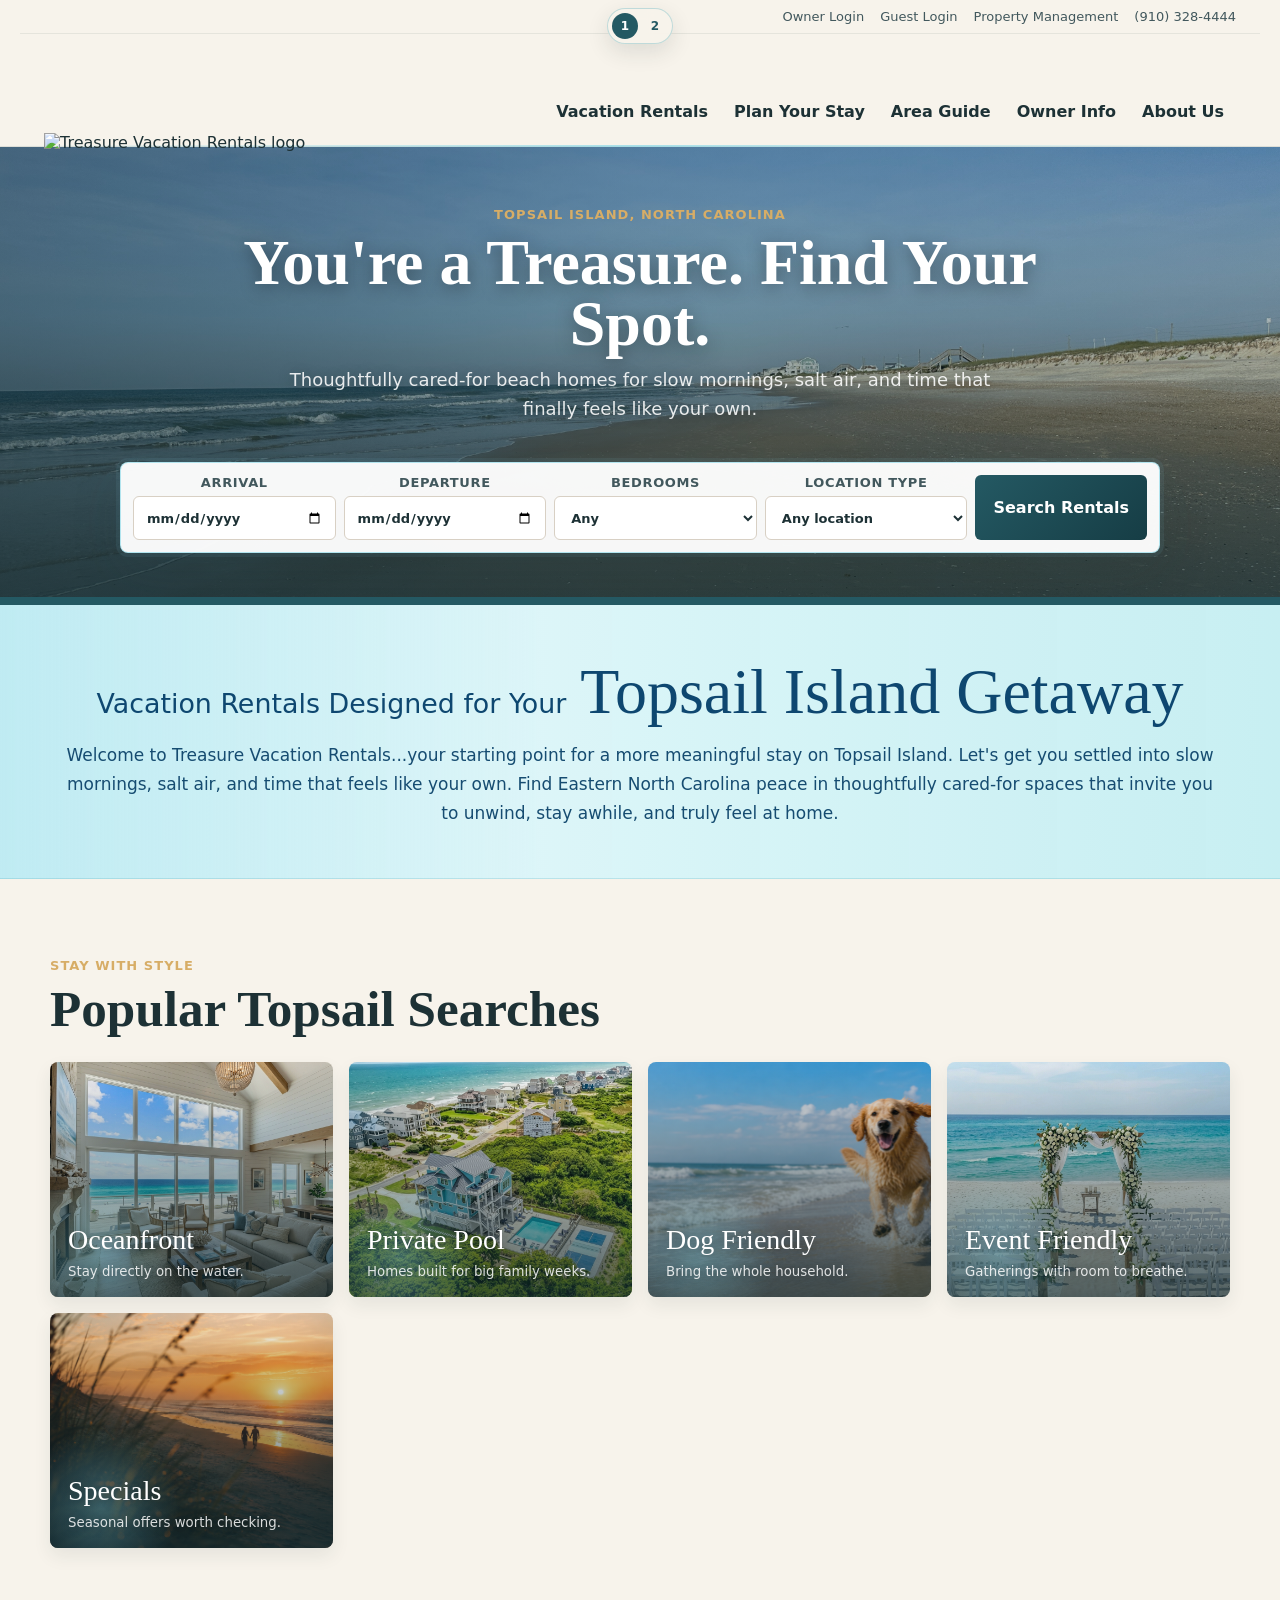
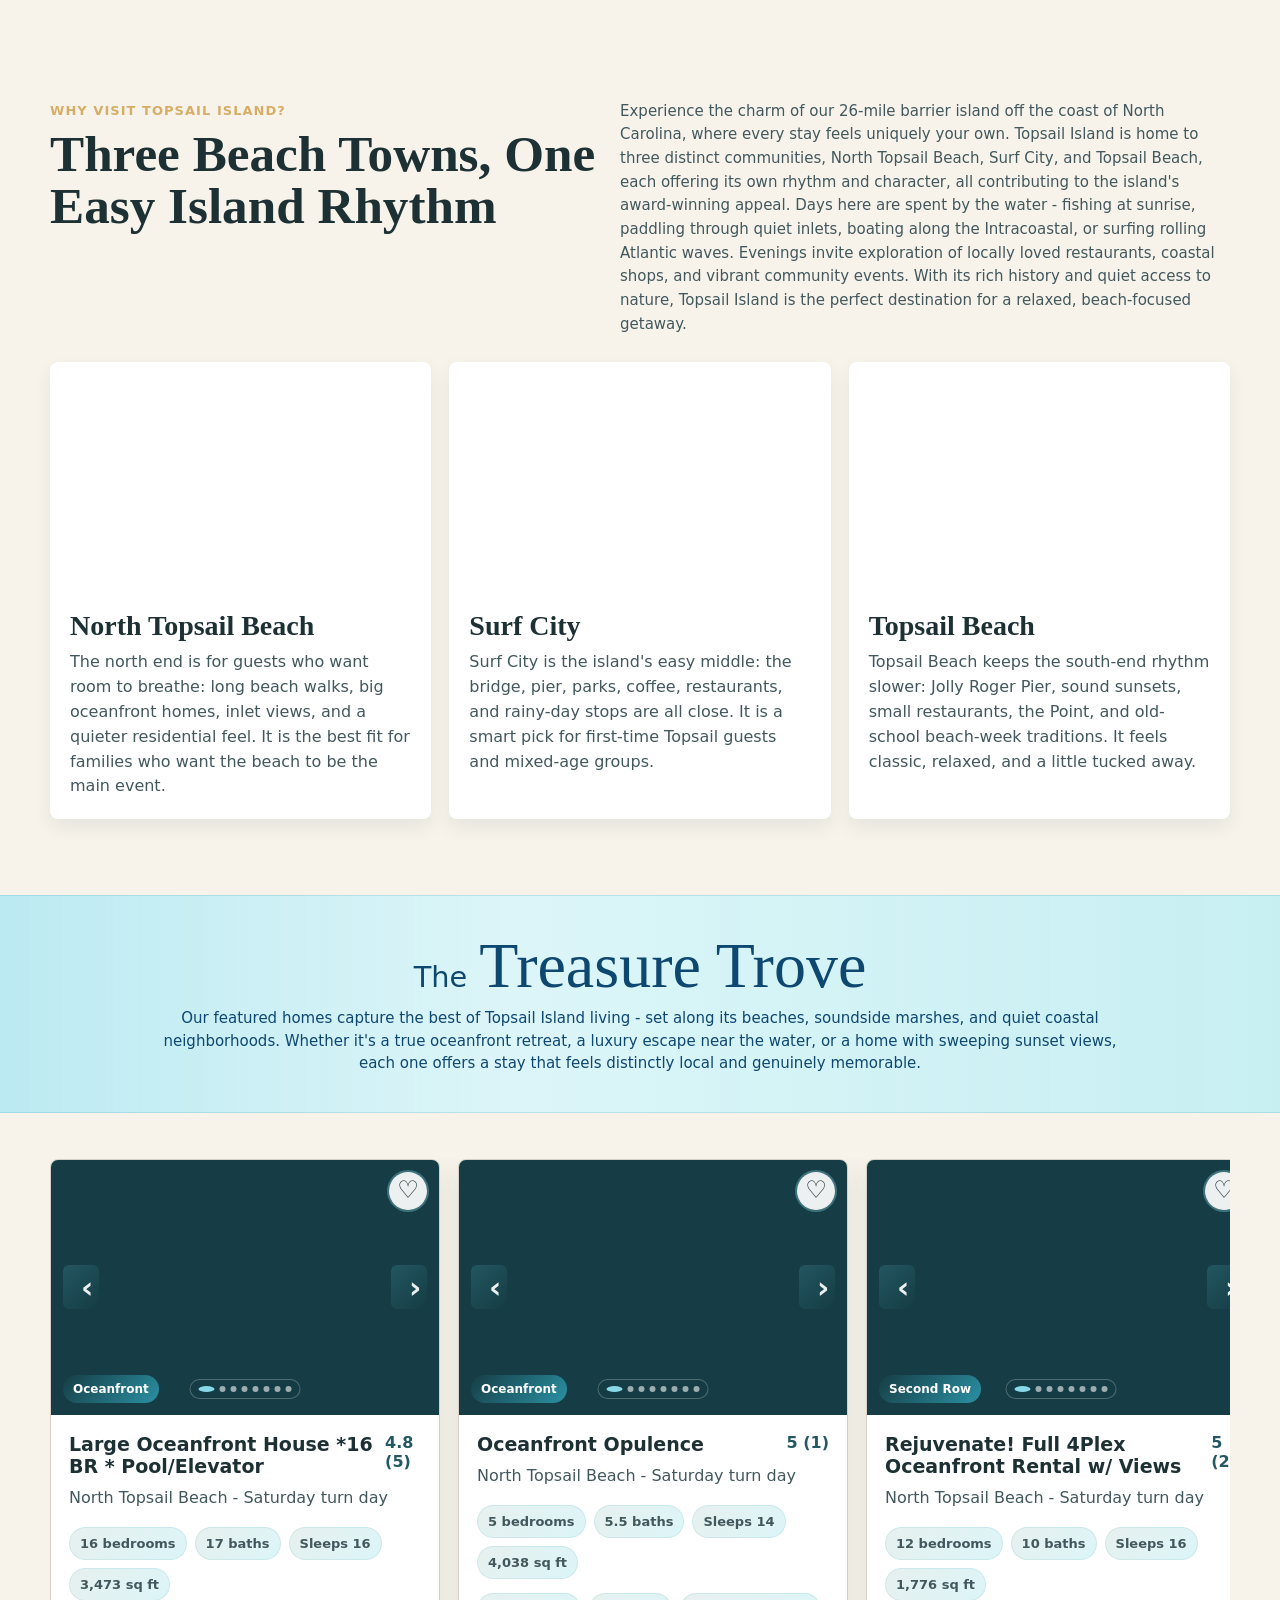
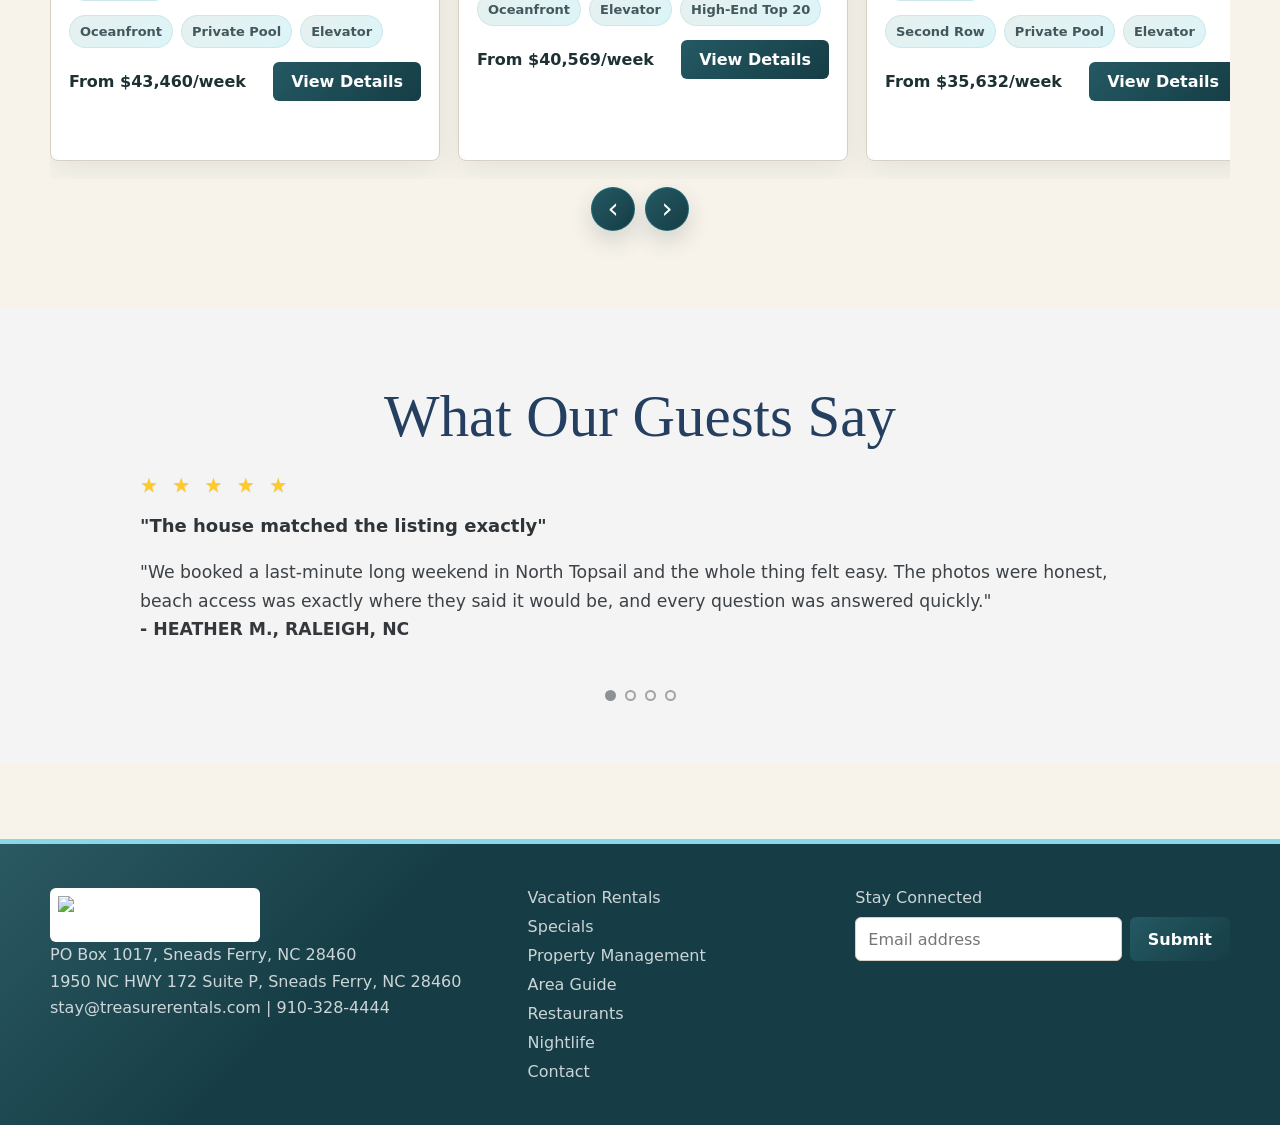
==== index.html @ 3fdbfe13 "Use separate team hero image" ====
<!doctype html>
<html lang="en">
  <head>
    <meta charset="utf-8">
    <meta name="viewport" content="width=device-width, initial-scale=1">
    <title>Treasure Vacation Rentals Vision Mockup</title>
    <meta name="description" content="Internal vision mockup for a Treasure Vacation Rentals website direction.">
    <meta name="robots" content="noindex, nofollow, noarchive, nosnippet, noimageindex">
    <link rel="preconnect" href="https://images.unsplash.com">
    <link rel="preconnect" href="https://treasurevacprd.wpenginepowered.com">
    <link rel="stylesheet" href="https://unpkg.com/maplibre-gl@4.7.1/dist/maplibre-gl.css">
    <link rel="stylesheet" href="./styles.css?v=20260526-team-hero">
  </head>
  <body>
    <div class="demo-home-toggle" aria-label="Homepage demo version">
      <button type="button" data-home-version="home-video" aria-label="Show video homepage">1</button>
      <button type="button" data-home-version="home" aria-label="Show image homepage">2</button>
    </div>
    <header class="site-header">
      <div class="utility-bar">
        <nav aria-label="Account links">
          <a href="#content" data-view-link="content" data-page="owner-portal">Owner Login</a>
          <a href="#content" data-view-link="content" data-page="guest-portal">Guest Login</a>
          <a href="#management" data-view-link="management">Property Management</a>
          <a href="tel:9103284444">(910) 328-4444</a>
        </nav>
      </div>
      <div class="main-nav">
        <a class="brand" href="#home-video" data-view-link="home-video" aria-label="Treasure Vacation Rentals home">
          <img data-logo alt="Treasure Vacation Rentals logo">
        </a>
        <button class="menu-button" type="button" aria-label="Toggle navigation" data-menu-toggle aria-expanded="false" aria-controls="primary-navigation">Menu</button>
        <nav id="primary-navigation" class="nav-links" aria-label="Primary navigation" data-primary-nav></nav>
      </div>
    </header>

    <main>
      <section id="home" class="view active" data-view="home">
        <section class="hero" aria-label="Topsail Island hero">
          <div class="hero-slides" data-hero-slides></div>
          <div class="hero-overlay"></div>
          <div class="hero-content">
            <div class="eyebrow">Topsail Island, North Carolina</div>
            <h1>You're a Treasure. Find Your Spot.</h1>
            <p>Thoughtfully cared-for beach homes for slow mornings, salt air, and time that finally feels like your own.</p>
            <form class="booking-search compact-search" data-search-form>
              <label>
                <span>Arrival</span>
                <input type="date" name="arrival">
              </label>
              <label>
                <span>Departure</span>
                <input type="date" name="departure">
              </label>
              <label>
                <span>Bedrooms</span>
                <select name="bedrooms">
                  <option value="">Any</option>
                  <option value="2">2+</option>
                  <option value="3">3+</option>
                  <option value="4">4+</option>
                  <option value="5">5+</option>
                  <option value="6">6+</option>
                </select>
              </label>
              <label>
                <span>Location Type</span>
                <select name="locationClass">
                  <option value="">Any location</option>
                  <option>Oceanfront</option>
                  <option>Second Row</option>
                  <option>Sound View</option>
                  <option>Sound Front</option>
                  <option>Canal Front</option>
                  <option>Interior</option>
                </select>
              </label>
              <button type="submit">Search Rentals</button>
            </form>
          </div>
        </section>

        <section class="intro-block intro-band">
          <div class="intro-band-inner">
            <h2><span>Vacation Rentals Designed for Your</span> <span class="intro-script">Topsail Island Getaway</span></h2>
            <div class="intro-copy">
              <p>Welcome to Treasure Vacation Rentals...your starting point for a more meaningful stay on Topsail Island. Let's get you settled into slow mornings, salt air, and time that feels like your own. Find Eastern North Carolina peace in thoughtfully cared-for spaces that invite you to unwind, stay awhile, and truly feel at home.</p>
            </div>
          </div>
        </section>

        <section class="quick-links section-pad" aria-labelledby="quick-heading">
          <div class="section-heading">
            <span class="eyebrow">Stay with style</span>
            <h2 id="quick-heading">Popular Topsail Searches</h2>
          </div>
          <div class="quick-grid" data-quick-links></div>
        </section>
        <section class="section-pad town-picture-section" aria-labelledby="town-picture-heading">
          <div class="section-heading row-heading town-picture-heading">
            <div>
              <span class="eyebrow">Why visit Topsail Island?</span>
              <h2 id="town-picture-heading">Three Beach Towns, One Easy Island Rhythm</h2>
            </div>
            <p>Experience the charm of our 26-mile barrier island off the coast of North Carolina, where every stay feels uniquely your own. Topsail Island is home to three distinct communities, North Topsail Beach, Surf City, and Topsail Beach, each offering its own rhythm and character, all contributing to the island's award-winning appeal. Days here are spent by the water - fishing at sunrise, paddling through quiet inlets, boating along the Intracoastal, or surfing rolling Atlantic waves. Evenings invite exploration of locally loved restaurants, coastal shops, and vibrant community events. With its rich history and quiet access to nature, Topsail Island is the perfect destination for a relaxed, beach-focused getaway.</p>
          </div>
          <div class="town-picture-grid" data-town-cards>
            <button class="town-picture-card" type="button" data-town="North Topsail Beach" data-view-link="town">
              <span class="town-picture-image" role="img" aria-label="North Topsail Beach" style="background-image:url('./assets/town-cards/north-topsail-beach.jpg')"></span>
              <span class="town-picture-body">
                <strong>North Topsail Beach</strong>
                <span>The north end is for guests who want room to breathe: long beach walks, big oceanfront homes, inlet views, and a quieter residential feel. It is the best fit for families who want the beach to be the main event.</span>
              </span>
            </button>
            <button class="town-picture-card" type="button" data-town="Surf City" data-view-link="town">
              <span class="town-picture-image" role="img" aria-label="Surf City" style="background-image:url('./assets/town-cards/surf-city-pier-bridge.webp')"></span>
              <span class="town-picture-body">
                <strong>Surf City</strong>
                <span>Surf City is the island's easy middle: the bridge, pier, parks, coffee, restaurants, and rainy-day stops are all close. It is a smart pick for first-time Topsail guests and mixed-age groups.</span>
              </span>
            </button>
            <button class="town-picture-card" type="button" data-town="Topsail Beach" data-view-link="town">
              <span class="town-picture-image" role="img" aria-label="Topsail Beach" style="background-image:url('./assets/topsail-beach/island-overview.jpg')"></span>
              <span class="town-picture-body">
                <strong>Topsail Beach</strong>
                <span>Topsail Beach keeps the south-end rhythm slower: Jolly Roger Pier, sound sunsets, small restaurants, the Point, and old-school beach-week traditions. It feels classic, relaxed, and a little tucked away.</span>
              </span>
            </button>
          </div>
        </section>

        <section class="featured-section" aria-labelledby="featured-heading">
          <div class="featured-band">
            <div class="featured-band-inner">
              <h2 id="featured-heading"><span>The</span> <span class="featured-script">Treasure Trove</span></h2>
              <p>Our featured homes capture the best of Topsail Island living - set along its beaches, soundside marshes, and quiet coastal neighborhoods. Whether it's a true oceanfront retreat, a luxury escape near the water, or a home with sweeping sunset views, each one offers a stay that feels distinctly local and genuinely memorable.</p>
            </div>
          </div>
          <div class="featured-property-shell">
            <div class="featured-carousel" aria-label="Featured properties">
              <div class="featured-property-track" data-featured-properties tabindex="0"></div>
              <div class="featured-carousel-controls" aria-label="Featured property controls">
                <button class="featured-scroll-button" type="button" data-featured-scroll="-1" aria-label="Previous featured properties"><span aria-hidden="true">&lsaquo;</span></button>
                <button class="featured-scroll-button" type="button" data-featured-scroll="1" aria-label="Next featured properties"><span aria-hidden="true">&rsaquo;</span></button>
              </div>
            </div>
          </div>
        </section>

        <section class="section-pad reviews-band" aria-labelledby="guest-reviews-heading">
          <div class="reviews-inner">
            <h2 id="guest-reviews-heading" class="reviews-script-heading">What Our Guests Say</h2>
            <div class="review-carousel" data-review-carousel data-review-paused="false" aria-live="polite" tabindex="0">
              <article class="review-slide active" data-review-slide>
                <div class="review-stars" aria-label="5 out of 5 stars"><span aria-hidden="true">&#9733; &#9733; &#9733; &#9733; &#9733;</span></div>
                <h3>"The house matched the listing exactly"</h3>
                <p>"We booked a last-minute long weekend in North Topsail and the whole thing felt easy. The photos were honest, beach access was exactly where they said it would be, and every question was answered quickly." <cite>- HEATHER M., RALEIGH, NC</cite></p>
              </article>
              <article class="review-slide" data-review-slide>
                <div class="review-stars" aria-label="5 out of 5 stars"><span aria-hidden="true">&#9733; &#9733; &#9733; &#9733; &#9733;</span></div>
                <h3>"The right home for our whole family"</h3>
                <p>"The search made it simple to compare bedrooms, views, and location. We ended up in Surf City close to coffee, dinner, and the pier, but the house still felt quiet and comfortable when we came back from the beach." <cite>- MARCUS AND LENA P., DURHAM, NC</cite></p>
              </article>
              <article class="review-slide" data-review-slide>
                <div class="review-stars" aria-label="5 out of 5 stars"><span aria-hidden="true">&#9733; &#9733; &#9733; &#9733; &#9733;</span></div>
                <h3>"It felt local, not generic"</h3>
                <p>"The notes about the property, restaurants, parking, and beach access sounded like they were written by people who actually know Topsail. That local detail made the trip feel calmer from the start." <cite>- ALLISON R., CHARLOTTE, NC</cite></p>
              </article>
              <article class="review-slide" data-review-slide>
                <div class="review-stars" aria-label="5 out of 5 stars"><span aria-hidden="true">&#9733; &#9733; &#9733; &#9733; &#9733;</span></div>
                <h3>"One of the easiest beach weeks we have planned"</h3>
                <p>"We have rented homes up and down the coast for years, and this was one of the smoothest arrivals we have had. The layout was clear, the view was better than expected, and checkout was straightforward." <cite>- THE BENNETT FAMILY, RICHMOND, VA</cite></p>
              </article>
              <div class="review-dots" aria-label="Guest review slides">
                <button type="button" class="active" data-review-dot="0" aria-label="Show review 1" aria-pressed="true"></button>
                <button type="button" data-review-dot="1" aria-label="Show review 2" aria-pressed="false"></button>
                <button type="button" data-review-dot="2" aria-label="Show review 3" aria-pressed="false"></button>
                <button type="button" data-review-dot="3" aria-label="Show review 4" aria-pressed="false"></button>
              </div>
            </div>
          </div>
        </section>
      </section>

      <section id="home-video" class="view" data-view="home-video">
        <section class="hero video-home-hero" aria-label="Topsail Island video hero">
          <video class="video-hero-media" autoplay muted loop playsinline preload="metadata" poster="./assets/topsail-downloads/wide-topsail-beach.jpg">
            <source src="./downloaded-assets/Tvr-Hero.mp4" type="video/mp4">
          </video>
          <div class="hero-overlay video-hero-overlay"></div>
          <div class="hero-content video-hero-content">
            <div class="video-hero-message">
              <div class="eyebrow">Topsail Island, North Carolina</div>
              <h1>You're a Treasure. Find Your Spot.</h1>
              <p>Thoughtfully cared-for beach homes for slow mornings, salt air, and time that finally feels like your own.</p>
            </div>
            <form class="booking-search compact-search video-search-dock" data-search-form data-video-home-search-form>
              <label>
                <span>Arrival</span>
                <input type="date" name="arrival">
              </label>
              <label>
                <span>Departure</span>
                <input type="date" name="departure">
              </label>
              <label>
                <span>Bedrooms</span>
                <select name="bedrooms">
                  <option value="">Any</option>
                  <option value="2">2+</option>
                  <option value="3">3+</option>
                  <option value="4">4+</option>
                  <option value="5">5+</option>
                  <option value="6">6+</option>
                </select>
              </label>
              <label>
                <span>Location Type</span>
                <select name="locationClass">
                  <option value="">Any location</option>
                  <option>Oceanfront</option>
                  <option>Second Row</option>
                  <option>Sound View</option>
                  <option>Sound Front</option>
                  <option>Canal Front</option>
                  <option>Interior</option>
                </select>
              </label>
              <button type="submit">Search Rentals</button>
            </form>
          </div>
        </section>

        <section class="intro-block intro-band">
          <div class="intro-band-inner">
            <h2><span>Vacation Rentals Designed for Your</span> <span class="intro-script">Topsail Island Getaway</span></h2>
            <div class="intro-copy">
              <p>Welcome to Treasure Vacation Rentals...your starting point for a more meaningful stay on Topsail Island. Let's get you settled into slow mornings, salt air, and time that feels like your own. Find Eastern North Carolina peace in thoughtfully cared-for spaces that invite you to unwind, stay awhile, and truly feel at home.</p>
            </div>
          </div>
        </section>

        <section class="quick-links section-pad" aria-labelledby="quick-heading-video">
          <div class="section-heading">
            <span class="eyebrow">Stay with style</span>
            <h2 id="quick-heading-video">Popular Topsail Searches</h2>
          </div>
          <div class="quick-grid" data-quick-links></div>
        </section>
        <section class="section-pad town-picture-section" aria-labelledby="town-picture-heading-video">
          <div class="section-heading row-heading town-picture-heading">
            <div>
              <span class="eyebrow">Why visit Topsail Island?</span>
              <h2 id="town-picture-heading-video">Three Beach Towns, One Easy Island Rhythm</h2>
            </div>
            <p>Experience the charm of our 26-mile barrier island off the coast of North Carolina, where every stay feels uniquely your own. Topsail Island is home to three distinct communities, North Topsail Beach, Surf City, and Topsail Beach, each offering its own rhythm and character, all contributing to the island's award-winning appeal. Days here are spent by the water - fishing at sunrise, paddling through quiet inlets, boating along the Intracoastal, or surfing rolling Atlantic waves. Evenings invite exploration of locally loved restaurants, coastal shops, and vibrant community events. With its rich history and quiet access to nature, Topsail Island is the perfect destination for a relaxed, beach-focused getaway.</p>
          </div>
          <div class="town-picture-grid" data-town-cards>
            <button class="town-picture-card" type="button" data-town="North Topsail Beach" data-view-link="town">
              <span class="town-picture-image" role="img" aria-label="North Topsail Beach" style="background-image:url('./assets/town-cards/north-topsail-beach.jpg')"></span>
              <span class="town-picture-body">
                <strong>North Topsail Beach</strong>
                <span>The north end is for guests who want room to breathe: long beach walks, big oceanfront homes, inlet views, and a quieter residential feel. It is the best fit for families who want the beach to be the main event.</span>
              </span>
            </button>
            <button class="town-picture-card" type="button" data-town="Surf City" data-view-link="town">
              <span class="town-picture-image" role="img" aria-label="Surf City" style="background-image:url('./assets/town-cards/surf-city-pier-bridge.webp')"></span>
              <span class="town-picture-body">
                <strong>Surf City</strong>
                <span>Surf City is the island's easy middle: the bridge, pier, parks, coffee, restaurants, and rainy-day stops are all close. It is a smart pick for first-time Topsail guests and mixed-age groups.</span>
              </span>
            </button>
            <button class="town-picture-card" type="button" data-town="Topsail Beach" data-view-link="town">
              <span class="town-picture-image" role="img" aria-label="Topsail Beach" style="background-image:url('./assets/topsail-beach/island-overview.jpg')"></span>
              <span class="town-picture-body">
                <strong>Topsail Beach</strong>
                <span>Topsail Beach keeps the south-end rhythm slower: Jolly Roger Pier, sound sunsets, small restaurants, the Point, and old-school beach-week traditions. It feels classic, relaxed, and a little tucked away.</span>
              </span>
            </button>
          </div>
        </section>

        <section class="featured-section" aria-labelledby="featured-heading-video">
          <div class="featured-band">
            <div class="featured-band-inner">
              <h2 id="featured-heading-video"><span>The</span> <span class="featured-script">Treasure Trove</span></h2>
              <p>Our featured homes capture the best of Topsail Island living - set along its beaches, soundside marshes, and quiet coastal neighborhoods. Whether it's a true oceanfront retreat, a luxury escape near the water, or a home with sweeping sunset views, each one offers a stay that feels distinctly local and genuinely memorable.</p>
            </div>
          </div>
          <div class="featured-property-shell">
            <div class="featured-carousel" aria-label="Featured properties">
              <div class="featured-property-track" data-featured-properties tabindex="0"></div>
              <div class="featured-carousel-controls" aria-label="Featured property controls">
                <button class="featured-scroll-button" type="button" data-featured-scroll="-1" aria-label="Previous featured properties"><span aria-hidden="true">&lsaquo;</span></button>
                <button class="featured-scroll-button" type="button" data-featured-scroll="1" aria-label="Next featured properties"><span aria-hidden="true">&rsaquo;</span></button>
              </div>
            </div>
          </div>
        </section>

        <section class="section-pad reviews-band" aria-labelledby="guest-reviews-heading-video">
          <div class="reviews-inner">
            <h2 id="guest-reviews-heading-video" class="reviews-script-heading">What Our Guests Say</h2>
            <div class="review-carousel" data-review-carousel data-review-paused="false" aria-live="polite" tabindex="0">
              <article class="review-slide active" data-review-slide>
                <div class="review-stars" aria-label="5 out of 5 stars"><span aria-hidden="true">&#9733; &#9733; &#9733; &#9733; &#9733;</span></div>
                <h3>"The house matched the listing exactly"</h3>
                <p>"We booked a last-minute long weekend in North Topsail and the whole thing felt easy. The photos were honest, beach access was exactly where they said it would be, and every question was answered quickly." <cite>- HEATHER M., RALEIGH, NC</cite></p>
              </article>
              <article class="review-slide" data-review-slide>
                <div class="review-stars" aria-label="5 out of 5 stars"><span aria-hidden="true">&#9733; &#9733; &#9733; &#9733; &#9733;</span></div>
                <h3>"The right home for our whole family"</h3>
                <p>"The search made it simple to compare bedrooms, views, and location. We ended up in Surf City close to coffee, dinner, and the pier, but the house still felt quiet and comfortable when we came back from the beach." <cite>- MARCUS AND LENA P., DURHAM, NC</cite></p>
              </article>
              <article class="review-slide" data-review-slide>
                <div class="review-stars" aria-label="5 out of 5 stars"><span aria-hidden="true">&#9733; &#9733; &#9733; &#9733; &#9733;</span></div>
                <h3>"It felt local, not generic"</h3>
                <p>"The notes about the property, restaurants, parking, and beach access sounded like they were written by people who actually know Topsail. That local detail made the trip feel calmer from the start." <cite>- ALLISON R., CHARLOTTE, NC</cite></p>
              </article>
              <article class="review-slide" data-review-slide>
                <div class="review-stars" aria-label="5 out of 5 stars"><span aria-hidden="true">&#9733; &#9733; &#9733; &#9733; &#9733;</span></div>
                <h3>"One of the easiest beach weeks we have planned"</h3>
                <p>"We have rented homes up and down the coast for years, and this was one of the smoothest arrivals we have had. The layout was clear, the view was better than expected, and checkout was straightforward." <cite>- THE BENNETT FAMILY, RICHMOND, VA</cite></p>
              </article>
              <div class="review-dots" aria-label="Guest review slides">
                <button type="button" class="active" data-review-dot="0" aria-label="Show review 1" aria-pressed="true"></button>
                <button type="button" data-review-dot="1" aria-label="Show review 2" aria-pressed="false"></button>
                <button type="button" data-review-dot="2" aria-label="Show review 3" aria-pressed="false"></button>
                <button type="button" data-review-dot="3" aria-label="Show review 4" aria-pressed="false"></button>
              </div>
            </div>
          </div>
        </section>
      </section>

      <section id="search" class="view" data-view="search">
        <section class="page-hero search-hero">
          <div>
            <span class="eyebrow">Vacation rentals</span>
            <h1>Topsail Island Rentals</h1>
            <p>Browse the right home by area, location class, bedrooms, amenities, and flexible stay needs.</p>
          </div>
        </section>

        <section class="results-shell">
          <div class="results-control-bar" aria-label="Rental filters">
            <button type="button" class="date-menu-button" aria-label="Arrival date">
              <span>Arrival</span>
            </button>
            <button type="button" class="date-menu-button" aria-label="Departure date">
              <span>Departure</span>
            </button>
            <button type="button" class="filter-menu-button" data-filter-toggle aria-expanded="false" aria-controls="top-filter-panel">
              <span class="filter-menu-icon" aria-hidden="true"></span>
              <span>Filters</span>
              <b data-filter-count hidden>0</b>
            </button>
            <label class="sort-control">
              <span>Sort by</span>
              <select data-sort>
                <option value="featured">Featured</option>
                <option value="beds">Bedrooms</option>
                <option value="rate">Highest weekly rate</option>
              </select>
            </label>
            <button type="button" class="secondary-button" data-clear-filters>Clear Filters</button>
          </div>

          <div class="top-filter-panel" id="top-filter-panel" data-filter-panel hidden>
            <div class="filter-panel-header">
              <div>
                <h2>Filters</h2>
                <p>Dial in a Topsail stay by town, water position, bedrooms, amenities, and the special collections in this mock inventory.</p>
              </div>
              <button type="button" class="save-search-button">Save Search</button>
            </div>

            <div class="filter-stepper-stack">
              <div class="filter-stepper" data-filter-counter="bedrooms">
                <strong>Bedrooms</strong>
                <label class="filter-toggle">
                  <input type="checkbox" data-filter-exact="bedrooms">
                  <span>Exact</span>
                </label>
                <button type="button" data-counter-step="bedrooms" data-step="-1" aria-label="Fewer bedrooms">-</button>
                <span data-counter-value="bedrooms">Any</span>
                <button type="button" data-counter-step="bedrooms" data-step="1" aria-label="More bedrooms">+</button>
              </div>
              <div class="filter-stepper" data-filter-counter="bathrooms">
                <strong>Bathrooms</strong>
                <label class="filter-toggle">
                  <input type="checkbox" data-filter-exact="bathrooms">
                  <span>Exact</span>
                </label>
                <button type="button" data-counter-step="bathrooms" data-step="-1" aria-label="Fewer bathrooms">-</button>
                <span data-counter-value="bathrooms">Any</span>
                <button type="button" data-counter-step="bathrooms" data-step="1" aria-label="More bathrooms">+</button>
              </div>
            </div>

            <div class="filter-section-grid">
              <section class="filter-section" data-filter-group="towns">
                <div class="filter-section-heading">
                  <h3>Town</h3>
                  <button type="button" data-select-all="towns">Select All</button>
                </div>
                <div class="filter-checkbox-grid">
                  <label><input type="checkbox" data-filter-checkbox="towns" value="North Topsail Beach">North Topsail Beach</label>
                  <label><input type="checkbox" data-filter-checkbox="towns" value="Surf City">Surf City</label>
                  <label><input type="checkbox" data-filter-checkbox="towns" value="Topsail Beach">Topsail Beach</label>
                </div>
              </section>

              <section class="filter-section" data-filter-group="locationClasses">
                <div class="filter-section-heading">
                  <h3>Location</h3>
                  <button type="button" data-select-all="locationClasses">Select All</button>
                </div>
                <div class="filter-checkbox-grid">
                  <label><input type="checkbox" data-filter-checkbox="locationClasses" value="Oceanfront">Oceanfront</label>
                  <label><input type="checkbox" data-filter-checkbox="locationClasses" value="Second Row">Second Row</label>
                  <label><input type="checkbox" data-filter-checkbox="locationClasses" value="Sound View">Sound View</label>
                  <label><input type="checkbox" data-filter-checkbox="locationClasses" value="Sound Front">Sound Front</label>
                  <label><input type="checkbox" data-filter-checkbox="locationClasses" value="Canal Front">Canal Front</label>
                  <label><input type="checkbox" data-filter-checkbox="locationClasses" value="Interior">Interior</label>
                </div>
              </section>

              <section class="filter-section" data-filter-group="stayTypes">
                <div class="filter-section-heading">
                  <h3>Stay Type</h3>
                  <button type="button" data-select-all="stayTypes">Select All</button>
                </div>
                <div class="filter-checkbox-grid">
                  <label><input type="checkbox" data-filter-checkbox="stayTypes" value="Saturday Turn Day">Saturday Turn Day</label>
                  <label><input type="checkbox" data-filter-checkbox="stayTypes" value="Sunday Arrival">Sunday Arrival</label>
                  <label><input type="checkbox" data-filter-checkbox="stayTypes" value="Flexible/Partial Week">Flexible/Partial Week</label>
                </div>
              </section>

              <section class="filter-section wide-filter-section" data-filter-group="amenities">
                <div class="filter-section-heading">
                  <h3>Amenities</h3>
                  <button type="button" data-select-all="amenities">Select All</button>
                </div>
                <div class="filter-checkbox-grid">
                  <label><input type="checkbox" data-filter-checkbox="amenities" value="Private Pool">Private Pool</label>
                  <label><input type="checkbox" data-filter-checkbox="amenities" value="Community Pool">Community Pool</label>
                  <label><input type="checkbox" data-filter-checkbox="amenities" value="Hot Tub">Hot Tub</label>
                  <label><input type="checkbox" data-filter-checkbox="amenities" value="Elevator">Elevator</label>
                  <label><input type="checkbox" data-filter-checkbox="amenities" value="Dog Friendly">Dog Friendly</label>
                  <label><input type="checkbox" data-filter-checkbox="amenities" value="Boat Friendly">Boat Friendly</label>
                </div>
              </section>

              <section class="filter-section" data-filter-group="collections">
                <div class="filter-section-heading">
                  <h3>Topsail Collections</h3>
                  <button type="button" data-select-all="collections">Select All</button>
                </div>
                <div class="filter-checkbox-grid">
                  <label><input type="checkbox" data-filter-checkbox="collections" value="High-End Top 20">High-End Top 20</label>
                  <label><input type="checkbox" data-filter-checkbox="collections" value="Scotch Bonnet">Scotch Bonnet Lane</label>
                  <label><input type="checkbox" data-filter-checkbox="collections" value="Hampton Colony">Hampton Colony</label>
                  <label><input type="checkbox" data-filter-checkbox="collections" value="Chris Playford">Chris Playford Properties</label>
                  <label><input type="checkbox" data-filter-checkbox="collections" value="10+ Bedrooms">10+ Bedrooms</label>
                  <label><input type="checkbox" data-filter-checkbox="collections" value="Topsail Beach">Topsail Beach Homes</label>
                </div>
              </section>

              <section class="filter-section" data-filter-group="unitTypes">
                <div class="filter-section-heading">
                  <h3>Unit Type</h3>
                  <button type="button" data-select-all="unitTypes">Select All</button>
                </div>
                <div class="filter-checkbox-grid">
                  <label><input type="checkbox" data-filter-checkbox="unitTypes" value="Beach House">Beach House</label>
                  <label><input type="checkbox" data-filter-checkbox="unitTypes" value="Duplex/Fourplex">Duplex/Fourplex</label>
                  <label><input type="checkbox" data-filter-checkbox="unitTypes" value="Condo">Condo</label>
                  <label><input type="checkbox" data-filter-checkbox="unitTypes" value="Townhome">Townhome</label>
                </div>
              </section>

              <section class="filter-section" data-filter-group="specials">
                <div class="filter-section-heading">
                  <h3>Specials</h3>
                </div>
                <div class="filter-checkbox-grid">
                  <label><input type="checkbox" data-filter-checkbox="specials" value="Featured High-End Inventory">Featured High-End Inventory</label>
                  <label><input type="checkbox" data-filter-checkbox="specials" value="New or Review-Light">New or Review-Light</label>
                  <label><input type="checkbox" data-filter-checkbox="specials" value="Top Rated">Top Rated</label>
                </div>
              </section>

              <section class="filter-section specific-property-filter">
                <div class="filter-section-heading">
                  <h3>Looking for a specific property?</h3>
                </div>
                <label>
                  <span>Property name or number</span>
                  <input type="search" data-specific-property placeholder="Start typing a property name or ID">
                </label>
              </section>
            </div>
          </div>

          <div class="search-results-layout">
            <div class="results-panel">
              <div class="results-toolbar">
                <strong><span data-result-count></span> properties available</strong>
              </div>
              <div class="results-list compact-results" data-results-list></div>
            </div>

            <div class="island-panel" aria-label="Topsail Island property map">
              <div id="property-map" class="property-map" data-island-map></div>
            </div>
          </div>
        </section>
      </section>

      <section id="property" class="view" data-view="property">
        <section class="property-detail" data-property-detail></section>
      </section>

      <section id="owners" class="view content-view" data-view="owners">
        <div data-owner-page></div>
      </section>

      <section id="management" class="view content-view" data-view="management">
        <div data-management-page></div>
      </section>

      <section id="area" class="view content-view" data-view="area">
        <div data-area-page></div>
      </section>

      <section id="town" class="view content-view" data-view="town">
        <div data-town-page></div>
      </section>

      <section id="restaurants" class="view content-view" data-view="restaurants">
        <div data-restaurants-page></div>
      </section>

      <section id="nightlife" class="view content-view" data-view="nightlife">
        <div data-nightlife-page></div>
      </section>

      <section id="content" class="view content-view" data-view="content">
        <div data-generic-page></div>
      </section>
    </main>

    <footer class="site-footer">
      <div>
        <img data-footer-logo alt="Treasure Vacation Rentals logo">
        <p>PO Box 1017, Sneads Ferry, NC 28460<br>1950 NC HWY 172 Suite P, Sneads Ferry, NC 28460<br>stay@treasurerentals.com | 910-328-4444</p>
      </div>
      <nav aria-label="Footer links">
        <a href="#search" data-view-link="search">Vacation Rentals</a>
        <a href="#content" data-view-link="content" data-page="specials">Specials</a>
        <a href="#management" data-view-link="management">Property Management</a>
        <a href="#area" data-view-link="area">Area Guide</a>
        <a href="#restaurants" data-view-link="restaurants">Restaurants</a>
        <a href="#nightlife" data-view-link="nightlife">Nightlife</a>
        <a href="#content" data-view-link="content" data-page="contact">Contact</a>
      </nav>
      <form>
        <label for="newsletter">Stay Connected</label>
        <div class="newsletter-row">
          <input id="newsletter" type="email" placeholder="Email address">
          <button type="button">Submit</button>
        </div>
      </form>
    </footer>

    <script src="./mockup-data.js?v=20260526-team-hero"></script>
    <script src="https://unpkg.com/maplibre-gl@4.7.1/dist/maplibre-gl.js"></script>
    <script src="./script.js?v=20260526-team-hero"></script>
  </body>
</html>
---- styles.css ----
:root {
  --ink: #1d3135;
  --ink-soft: #42585d;
  --teal: #245963;
  --teal-dark: #163d45;
  --parrot-teal: #88d8e8;
  --parrot-teal-strong: #2d9aae;
  --parrot-teal-soft: #dcf5f8;
  --parrot-teal-ring: rgba(136, 216, 232, .38);
  --sand: #d7ad66;
  --shell: #f7f3eb;
  --foam: #e7f0ef;
  --line: #d8d0c4;
  --white: #fff;
  --shadow: 0 18px 50px rgba(26, 48, 52, .16);
  --radius: 8px;
}

* {
  box-sizing: border-box;
}

html {
  scroll-behavior: smooth;
}

body {
  margin: 0;
  color: var(--ink);
  font-family: Inter, ui-sans-serif, system-ui, -apple-system, BlinkMacSystemFont, "Segoe UI", sans-serif;
  background: var(--shell);
}

button,
input,
select,
textarea {
  font: inherit;
}

button,
a {
  touch-action: manipulation;
}

a {
  color: inherit;
  text-decoration: none;
}

img {
  display: block;
  max-width: 100%;
}

.demo-home-toggle {
  position: fixed;
  top: 8px;
  left: 50%;
  z-index: 60;
  display: inline-flex;
  gap: 4px;
  padding: 4px;
  background: rgba(247, 243, 235, .88);
  border: 1px solid rgba(45, 154, 174, .28);
  border-radius: 999px;
  box-shadow: 0 8px 22px rgba(29, 49, 53, .12);
  transform: translateX(-50%);
  backdrop-filter: blur(12px);
}

.demo-home-toggle button {
  width: 26px;
  height: 26px;
  display: grid;
  place-items: center;
  padding: 0;
  border: 0;
  border-radius: 999px;
  color: var(--teal);
  background: transparent;
  font-size: 12px;
  font-weight: 900;
  cursor: pointer;
}

.demo-home-toggle button.active {
  color: var(--white);
  background: var(--teal);
}

.sr-only {
  position: absolute;
  width: 1px;
  height: 1px;
  padding: 0;
  margin: -1px;
  overflow: hidden;
  clip: rect(0, 0, 0, 0);
  white-space: nowrap;
  border: 0;
}

.site-header {
  position: sticky;
  top: 0;
  z-index: 20;
  background: rgba(247, 243, 235, .96);
  border-bottom: 1px solid rgba(29, 49, 53, .11);
  backdrop-filter: blur(16px);
}

.site-header::after {
  content: "";
  position: absolute;
  left: 0;
  right: 0;
  bottom: -1px;
  height: 2px;
  background: linear-gradient(90deg, transparent, var(--parrot-teal), transparent);
  opacity: .7;
  pointer-events: none;
}

.utility-bar,
.main-nav {
  max-width: 1240px;
  margin: 0 auto;
  padding: 9px 24px;
}

.utility-bar {
  display: flex;
  align-items: center;
  justify-content: flex-end;
  gap: 20px;
  border-bottom: 1px solid rgba(29, 49, 53, .08);
  font-size: 13px;
}

.utility-bar nav {
  display: flex;
  gap: 16px;
  flex-wrap: wrap;
  justify-content: flex-end;
  color: var(--ink-soft);
}

.main-nav {
  min-height: 112px;
  display: flex;
  align-items: flex-end;
  justify-content: space-between;
  gap: 28px;
  overflow: visible;
}

.brand {
  align-self: flex-end;
  position: relative;
  z-index: 2;
  margin-bottom: -15px;
  overflow: visible;
}

.brand img {
  width: clamp(300px, 25vw, 390px);
  max-height: none;
  display: block;
  object-fit: contain;
}

.menu-button {
  display: none;
}

.nav-links {
  display: flex;
  align-items: center;
  justify-content: flex-end;
  gap: 2px;
}

.nav-item {
  position: relative;
}

.nav-item > button {
  position: relative;
  border: 0;
  background: transparent;
  padding: 16px 12px;
  color: var(--ink);
  font-weight: 700;
  cursor: pointer;
}

.nav-item > button::after {
  content: "";
  position: absolute;
  left: 12px;
  right: 12px;
  bottom: 8px;
  height: 3px;
  border-radius: 999px;
  background: var(--parrot-teal);
  transform: scaleX(0);
  transform-origin: center;
  transition: transform .18s ease;
}

.nav-item:hover > button::after,
.nav-item:focus-within > button::after {
  transform: scaleX(1);
}

.subnav {
  position: absolute;
  right: 0;
  top: calc(100% - 4px);
  width: 245px;
  padding: 10px;
  display: none;
  background: var(--white);
  border: 1px solid var(--line);
  border-radius: var(--radius);
  box-shadow: var(--shadow);
}

.nav-item:hover .subnav,
.nav-item:focus-within .subnav {
  display: grid;
}

.subnav a {
  padding: 10px 12px;
  color: var(--ink-soft);
  border-radius: 6px;
}

.subnav a:hover {
  color: var(--ink);
  background: var(--parrot-teal-soft);
}

.view {
  display: none;
}

.view.active {
  display: block;
}

.hero {
  min-height: clamp(520px, 66vh, 650px);
  max-height: 650px;
  position: relative;
  display: grid;
  align-items: center;
  overflow: hidden;
  background: var(--teal-dark);
}

.hero-slides,
.hero-overlay {
  position: absolute;
  inset: 0;
}

.hero-slides {
  display: flex;
  height: 100%;
  transform: translateX(calc(var(--hero-slide-index, 0) * -100%));
  transition: transform 1s cubic-bezier(.64, 0, .26, 1);
  will-change: transform;
}

.hero-slides.no-transition {
  transition: none;
}

.hero-slide {
  position: relative;
  flex: 0 0 100%;
  background-size: cover;
  background-position: center;
  opacity: 1;
}

.hero-slide.active {
  opacity: 1;
}

.hero-slide span {
  display: none;
}

.hero-overlay {
  background:
    linear-gradient(90deg, rgba(18, 43, 48, .82), rgba(18, 43, 48, .36), rgba(18, 43, 48, .10)),
    linear-gradient(0deg, rgba(18, 43, 48, .62), rgba(18, 43, 48, 0) 48%);
}

.hero-content {
  position: relative;
  z-index: 1;
  width: min(1180px, calc(100% - 40px));
  margin: 0 auto;
  padding: 24px 0 0;
  color: var(--white);
  transform: translateY(-10px);
}

.eyebrow {
  display: inline-block;
  margin-bottom: 10px;
  color: var(--sand);
  font-size: 13px;
  font-weight: 800;
  text-transform: uppercase;
  letter-spacing: .08em;
}

h1,
h2,
h3,
p {
  margin-top: 0;
}

h1 {
  max-width: 720px;
  margin-bottom: 16px;
  font-family: Georgia, "Times New Roman", serif;
  font-size: clamp(40px, 5vw, 66px);
  line-height: .96;
  letter-spacing: 0;
}

h2 {
  margin-bottom: 16px;
  font-family: Georgia, "Times New Roman", serif;
  font-size: clamp(30px, 4vw, 54px);
  line-height: 1.02;
  letter-spacing: 0;
}

h3 {
  margin-bottom: 8px;
  font-size: 19px;
}

p {
  color: var(--ink-soft);
  line-height: 1.65;
}

.hero-content p {
  max-width: 600px;
  color: rgba(255, 255, 255, .88);
  font-size: 17px;
}

.video-home-hero {
  min-height: clamp(420px, 50vh, 520px);
  max-height: 520px;
  align-items: center;
}

.video-hero-media {
  position: absolute;
  inset: 0;
  width: 100%;
  height: 100%;
  object-fit: cover;
  transform: scale(1.01);
}

.video-hero-overlay {
  background:
    linear-gradient(90deg, rgba(18, 43, 48, .48), rgba(18, 43, 48, .30), rgba(18, 43, 48, .22)),
    linear-gradient(0deg, rgba(18, 43, 48, .64), rgba(18, 43, 48, .10) 62%);
}

.video-hero-content {
  height: 100%;
  display: grid;
  grid-template-rows: minmax(0, 1fr) auto;
  justify-items: center;
  text-align: center;
  padding: 46px 0 44px;
  transform: none;
}

.video-hero-message {
  align-self: center;
  display: grid;
  justify-items: center;
}

.video-home-hero h1 {
  max-width: 900px;
  margin-bottom: 10px;
  font-size: clamp(38px, 5vw, 68px);
  text-shadow: 0 3px 18px rgba(0, 0, 0, .36);
}

.video-home-hero .hero-content p {
  max-width: 720px;
  margin-bottom: 0;
  font-size: 18px;
  text-shadow: 0 2px 14px rgba(0, 0, 0, .34);
}

.video-search-dock {
  width: min(100%, 1040px);
  margin: 0 auto;
  box-shadow: 0 24px 54px rgba(12, 31, 35, .28);
}

.booking-search {
  max-width: 1120px;
  margin-top: 24px;
  display: grid;
  grid-template-columns: repeat(4, minmax(0, 1fr)) auto;
  gap: 8px;
  padding: 12px;
  color: var(--ink);
  background: rgba(255, 255, 255, .96);
  border: 1px solid rgba(136, 216, 232, .62);
  border-radius: var(--radius);
  box-shadow: 0 18px 50px rgba(26, 48, 52, .16), 0 0 0 4px rgba(136, 216, 232, .08);
}

.booking-search label,
.filters label,
.booking-panel label {
  min-width: 0;
  display: grid;
  gap: 6px;
  color: var(--ink-soft);
  font-size: 13px;
  font-weight: 800;
  text-transform: uppercase;
  letter-spacing: .05em;
}

.booking-search input,
.booking-search select,
.filters select,
.booking-panel input,
.site-footer input {
  width: 100%;
  min-width: 0;
  max-width: 100%;
  min-height: 44px;
  box-sizing: border-box;
  border: 1px solid var(--line);
  border-radius: 6px;
  padding: 10px 12px;
  color: var(--ink);
  background: var(--white);
}

.booking-search input[type="date"] {
  -webkit-appearance: none;
  appearance: none;
  display: block;
  inline-size: 100%;
}

.booking-search input[type="date"]::-webkit-date-and-time-value {
  text-align: left;
}

.booking-search input:focus-visible,
.booking-search select:focus-visible,
.results-control-bar select:focus-visible,
.booking-panel input:focus-visible,
.site-footer input:focus-visible {
  outline: 3px solid var(--parrot-teal-ring);
  border-color: var(--parrot-teal-strong);
}

.booking-search button,
.property-card button,
.booking-panel button,
.site-footer button,
.hero-button-row button,
.content-shell button,
.town-card-actions button,
.area-cta-band button,
.restaurant-filter-bar button,
.secondary-button {
  min-height: 44px;
  border: 0;
  border-radius: 6px;
  padding: 10px 18px;
  color: var(--white);
  background: linear-gradient(135deg, var(--teal), var(--teal-dark));
  font-weight: 800;
  cursor: pointer;
}

.booking-search button:hover,
.property-card button:hover,
.booking-panel button:hover,
.site-footer button:hover {
  box-shadow: inset 0 -3px 0 var(--parrot-teal);
}

.section-pad {
  width: min(1180px, calc(100% - 40px));
  margin: 0 auto;
  padding: 76px 0;
}

.section-heading {
  max-width: 700px;
  margin-bottom: 26px;
}

.row-heading {
  max-width: none;
  display: flex;
  align-items: end;
  justify-content: space-between;
  gap: 20px;
}

.quick-grid {
  display: grid;
  grid-template-columns: repeat(4, minmax(0, 1fr));
  gap: 16px;
}

.quick-card {
  min-height: 235px;
  display: flex;
  flex-direction: column;
  justify-content: end;
  align-items: start;
  gap: 8px;
  border: 0;
  border-radius: var(--radius);
  overflow: hidden;
  padding: 18px;
  color: var(--white);
  background-size: cover;
  background-position: center;
  position: relative;
  cursor: pointer;
  text-align: left;
  box-shadow: 0 8px 18px rgba(29, 49, 53, .08);
  transition: filter .18s ease, transform .18s ease, box-shadow .18s ease;
}

.quick-card::before {
  content: "";
  position: absolute;
  inset: 0;
  background:
    radial-gradient(circle at 18% 82%, rgba(136, 216, 232, .34), transparent 26%),
    linear-gradient(0deg, rgba(20, 43, 48, .72), rgba(20, 43, 48, .02));
  transition: background .18s ease;
}

.quick-card:hover,
.quick-card:focus-visible {
  filter: brightness(.86);
  box-shadow: 0 18px 34px rgba(29, 49, 53, .22);
  transform: translateY(-2px);
}

.quick-card:focus-visible {
  outline: 3px solid var(--parrot-teal);
  outline-offset: 3px;
}

.quick-card span,
.quick-card small {
  position: relative;
  text-shadow: 0 1px 12px rgba(0, 0, 0, .42);
}

.quick-card span {
  font-family: Georgia, "Times New Roman", serif;
  font-size: 28px;
}

.quick-card small {
  color: rgba(255, 255, 255, .84);
}

.intro-block {
  width: 100%;
  margin: 0;
  padding: 58px 24px 50px;
  color: #0e4770;
  background:
    linear-gradient(90deg, rgba(136, 216, 232, .34), rgba(220, 245, 248, .96) 42%, rgba(198, 239, 241, .94)),
    var(--parrot-teal-soft);
  border-top: 8px solid var(--teal);
  border-bottom: 1px solid rgba(45, 154, 174, .2);
  text-align: center;
}

.intro-band-inner {
  width: min(1380px, 100%);
  margin: 0 auto;
  display: grid;
  gap: 20px;
  justify-items: center;
}

.intro-block h2 {
  display: flex;
  flex-wrap: wrap;
  align-items: baseline;
  justify-content: center;
  gap: 8px 14px;
  max-width: none;
  margin-bottom: 0;
  color: #0e4770;
  font-family: Inter, ui-sans-serif, system-ui, -apple-system, BlinkMacSystemFont, "Segoe UI", sans-serif;
  font-size: clamp(24px, 2.1vw, 42px);
  font-weight: 400;
  line-height: 1.18;
}

.intro-script {
  font-family: "Snell Roundhand", "Segoe Script", "Brush Script MT", cursive;
  font-size: clamp(42px, 5vw, 82px);
  font-weight: 400;
  line-height: .9;
}

.intro-copy {
  display: grid;
  width: min(1160px, 100%);
  gap: 14px;
}

.intro-copy p {
  margin: 0;
  color: #164c71;
  font-size: 17px;
  line-height: 1.72;
}

.featured-section {
  width: 100%;
  margin: 0;
  padding: 0 0 76px;
}

.featured-band {
  width: 100%;
  padding: 42px 24px 38px;
  color: #0e4770;
  background:
    linear-gradient(90deg, rgba(136, 216, 232, .38), rgba(220, 245, 248, .96) 40%, rgba(198, 239, 241, .94)),
    var(--parrot-teal-soft);
  border-top: 1px solid rgba(45, 154, 174, .2);
  border-bottom: 1px solid rgba(45, 154, 174, .2);
  text-align: center;
}

.featured-band-inner {
  width: min(1260px, 100%);
  margin: 0 auto;
  display: grid;
  gap: 14px;
  justify-items: center;
}

.featured-band h2 {
  display: flex;
  flex-wrap: wrap;
  align-items: baseline;
  justify-content: center;
  gap: 8px 12px;
  margin: 0;
  color: #0e4770;
  font-family: Inter, ui-sans-serif, system-ui, -apple-system, BlinkMacSystemFont, "Segoe UI", sans-serif;
  font-size: clamp(28px, 2.25vw, 46px);
  font-weight: 400;
  line-height: 1.12;
}

.featured-script {
  font-family: "Snell Roundhand", "Segoe Script", "Brush Script MT", cursive;
  font-size: clamp(44px, 5vw, 86px);
  font-weight: 400;
  line-height: .86;
}

.featured-band p {
  width: min(960px, 100%);
  margin: 0;
  color: #0e4770;
  font-size: clamp(15px, 1vw, 19px);
  line-height: 1.48;
}

.featured-band .secondary-button {
  color: var(--white);
  background: linear-gradient(135deg, var(--teal), var(--teal-dark));
}

.featured-property-shell {
  width: min(1180px, calc(100% - 40px));
  margin: 0 auto;
  padding-top: 46px;
}

.featured-carousel {
  position: relative;
}

.featured-property-track {
  display: flex;
  gap: 18px;
  overflow-x: auto;
  overscroll-behavior-x: contain;
  scroll-snap-type: x mandatory;
  scrollbar-width: none;
  padding: 0 4px 18px;
}

.featured-property-track::-webkit-scrollbar {
  display: none;
}

.featured-property-track .property-card {
  flex: 0 0 clamp(315px, 31vw, 390px);
  scroll-snap-align: start;
}

.featured-property-track .property-photo {
  min-height: 255px;
}

.featured-carousel-controls {
  display: flex;
  justify-content: center;
  gap: 10px;
  margin-top: 8px;
}

.featured-scroll-button {
  display: inline-grid;
  place-items: center;
  width: 44px;
  height: 44px;
  border: 1px solid rgba(45, 154, 174, .35);
  border-radius: 999px;
  color: var(--white);
  background: linear-gradient(135deg, var(--teal), var(--teal-dark));
  font-size: 28px;
  line-height: 1;
  cursor: pointer;
  box-shadow: 0 10px 22px rgba(29, 49, 53, .16);
  transition: transform .18s ease, box-shadow .18s ease, filter .18s ease;
}

.featured-scroll-button:hover,
.featured-scroll-button:focus-visible {
  filter: brightness(.96);
  transform: translateY(-1px);
  box-shadow: 0 15px 28px rgba(29, 49, 53, .22);
}

.featured-scroll-button:focus-visible {
  outline: 3px solid var(--parrot-teal);
  outline-offset: 3px;
}

.town-picture-heading {
  align-items: start;
}

.town-picture-heading p {
  max-width: 610px;
  margin: 0;
  font-size: 15px;
  line-height: 1.58;
}

.town-picture-grid {
  display: grid;
  grid-template-columns: repeat(3, minmax(0, 1fr));
  gap: 18px;
}

.town-picture-card {
  display: grid;
  grid-template-rows: 230px 1fr;
  min-width: 0;
  overflow: hidden;
  border: 0;
  border-radius: var(--radius);
  padding: 0;
  color: var(--ink);
  background: var(--white);
  text-align: left;
  cursor: pointer;
  box-shadow: 0 8px 18px rgba(29, 49, 53, .08);
  transition: filter .18s ease, transform .18s ease, box-shadow .18s ease;
}

.town-picture-card:hover,
.town-picture-card:focus-visible {
  filter: brightness(.86);
  box-shadow: 0 18px 34px rgba(29, 49, 53, .22);
  transform: translateY(-2px);
}

.town-picture-card:focus-visible {
  outline: 3px solid var(--parrot-teal);
  outline-offset: 3px;
}

.town-picture-image {
  min-height: 0;
  background-size: cover;
  background-position: center;
}

.town-picture-body {
  display: grid;
  gap: 10px;
  padding: 20px;
}

.town-picture-body strong {
  font-family: Georgia, "Times New Roman", serif;
  color: var(--ink);
  font-size: 28px;
  line-height: 1;
}

.town-picture-body span {
  color: var(--ink-soft);
  line-height: 1.55;
}

.property-grid {
  display: grid;
  grid-template-columns: repeat(3, minmax(0, 1fr));
  gap: 18px;
}

.property-card {
  overflow: hidden;
  border: 1px solid var(--line);
  border-radius: var(--radius);
  background: var(--white);
  box-shadow: inset 0 3px 0 rgba(136, 216, 232, .5), 0 10px 28px rgba(29, 49, 53, .08);
  transition: border-color .18s ease, box-shadow .18s ease, transform .18s ease;
}

.property-card:hover {
  border-color: rgba(45, 154, 174, .44);
  box-shadow: inset 0 3px 0 var(--parrot-teal), 0 16px 34px rgba(29, 49, 53, .12);
  transform: translateY(-2px);
}

.property-card.wide {
  display: grid;
  grid-template-columns: 280px 1fr;
}

.property-photo {
  min-height: 235px;
  position: relative;
  overflow: hidden;
  background-size: cover;
  background-position: center;
  background-color: var(--teal-dark);
}

.photo-track,
.detail-photo-track {
  min-height: inherit;
  height: 100%;
  display: flex;
  overflow-x: auto;
  overscroll-behavior-x: contain;
  scroll-snap-type: x mandatory;
  scrollbar-width: none;
}

.photo-track::-webkit-scrollbar,
.detail-photo-track::-webkit-scrollbar {
  display: none;
}

.photo-frame,
.detail-photo-frame {
  flex: 0 0 100%;
  min-height: inherit;
  background-size: cover;
  background-position: center;
  scroll-snap-align: start;
}

.property-photo::before,
.detail-carousel::before {
  content: "";
  position: absolute;
  inset: 0;
  z-index: 1;
  pointer-events: none;
  background: linear-gradient(90deg, rgba(22, 61, 69, .18), transparent 16%, transparent 84%, rgba(22, 61, 69, .18));
}

.property-photo .save-button {
  position: absolute;
  z-index: 2;
  top: 12px;
  right: 12px;
  min-height: auto;
  width: 38px;
  height: 38px;
  display: grid;
  place-items: center;
  padding: 0;
  color: var(--ink);
  background: rgba(255, 255, 255, .92);
  border-radius: 50%;
  box-shadow: 0 0 0 2px rgba(136, 216, 232, .35);
}

.carousel-button {
  position: absolute;
  z-index: 3;
  top: 50%;
  width: 34px;
  height: 44px;
  min-height: auto;
  display: grid;
  place-items: center;
  padding: 0;
  border: 0;
  color: var(--white);
  background: rgba(22, 61, 69, .66);
  border-radius: 999px;
  cursor: pointer;
  opacity: .92;
  transform: translateY(-50%);
  transition: background .18s ease, opacity .18s ease, transform .18s ease;
}

.carousel-button span {
  display: block;
  font-size: 30px;
  font-weight: 900;
  line-height: 1;
  transform: translateY(-2px);
}

.carousel-button-prev {
  left: 12px;
}

.carousel-button-next {
  right: 12px;
}

.carousel-button:hover,
.carousel-button:focus-visible {
  color: var(--ink);
  background: var(--parrot-teal);
  opacity: 1;
  outline: 3px solid var(--parrot-teal-ring);
  outline-offset: 2px;
}

.property-photo .save-button span {
  display: block;
  font-size: 24px;
  font-weight: 900;
  line-height: 1;
  transform: translateY(-1px);
}

.property-photo .save-button:hover,
.property-photo .save-button:focus-visible {
  color: var(--white);
  background: var(--teal);
  box-shadow: 0 0 0 3px var(--parrot-teal-ring);
}

.location-badge {
  position: absolute;
  z-index: 2;
  left: 12px;
  bottom: 12px;
  padding: 7px 10px;
  color: var(--white);
  background: linear-gradient(135deg, rgba(22, 61, 69, .94), rgba(45, 154, 174, .9));
  border-radius: 999px;
  font-size: 12px;
  font-weight: 800;
}

.photo-scroll-indicator {
  position: absolute;
  z-index: 2;
  left: 50%;
  bottom: 16px;
  display: flex;
  gap: 5px;
  padding: 6px 8px;
  background: rgba(22, 61, 69, .56);
  border: 1px solid rgba(255, 255, 255, .24);
  border-radius: 999px;
  transform: translateX(-50%);
}

.photo-scroll-indicator span {
  width: 6px;
  height: 6px;
  padding: 0;
  background: rgba(255, 255, 255, .58);
  border-radius: 50%;
}

.photo-scroll-indicator span.active {
  width: 16px;
  background: var(--parrot-teal);
}

.property-body {
  padding: 18px;
}

.property-title-row,
.card-actions {
  display: flex;
  align-items: start;
  justify-content: space-between;
  gap: 12px;
}

.property-title-row span {
  color: var(--teal);
  font-weight: 800;
}

.facts,
.tag-row,
.amenity-pills,
.amenity-list,
.detail-facts,
.bedding-grid {
  display: flex;
  flex-wrap: wrap;
  gap: 8px;
}

.facts span,
.tag-row span,
.amenity-pills button,
.amenity-list span,
.detail-facts span,
.bedding-grid span {
  padding: 8px 10px;
  color: var(--ink-soft);
  background: linear-gradient(135deg, var(--foam), var(--parrot-teal-soft));
  border: 1px solid rgba(45, 154, 174, .12);
  border-radius: 999px;
  font-size: 13px;
  font-weight: 700;
}

.tag-row {
  margin: 14px 0;
}

.card-actions {
  align-items: center;
}

.card-actions button {
  min-height: 38px;
}

.secondary-button {
  color: var(--teal);
  background: transparent;
  border: 1px solid var(--parrot-teal-strong);
  box-shadow: inset 0 -2px 0 rgba(136, 216, 232, .38);
}

.reviews-band {
  width: 100%;
  margin: 0 0 76px;
  padding: clamp(56px, 7vw, 82px) 20px 52px;
  color: var(--ink);
  background: #f4f4f4;
}

.reviews-inner {
  width: min(1060px, 100%);
  display: grid;
  justify-items: center;
  gap: 30px;
  margin: 0 auto;
}

.reviews-script-heading {
  margin: 0;
  color: #243f5f;
  font-family: "Snell Roundhand", "Segoe Script", "Brush Script MT", cursive;
  font-size: clamp(38px, 4.6vw, 62px);
  font-weight: 400;
  line-height: .95;
  letter-spacing: 0;
  text-align: center;
}

.review-carousel {
  width: 100%;
  min-height: 236px;
  display: grid;
  gap: 28px;
  outline-offset: 8px;
}

.review-carousel:focus-visible {
  outline: 3px solid var(--parrot-teal-ring);
}

.review-slide {
  width: min(1000px, 100%);
  display: none;
  margin: 0 auto;
  text-align: left;
}

.review-slide.active {
  display: grid;
  gap: 13px;
}

.review-stars {
  color: #ffc928;
  font-size: 20px;
  line-height: 1;
  letter-spacing: 4px;
  text-shadow: 0 1px 0 rgba(83, 61, 15, .12);
}

.review-slide h3 {
  margin: 0;
  color: #2f3438;
  font-family: Inter, ui-sans-serif, system-ui, -apple-system, BlinkMacSystemFont, "Segoe UI", sans-serif;
  font-size: clamp(18px, 1.4vw, 22px);
  font-weight: 900;
  line-height: 1.25;
}

.review-slide p {
  margin: 0;
  color: #3d4247;
  font-family: Inter, ui-sans-serif, system-ui, -apple-system, BlinkMacSystemFont, "Segoe UI", sans-serif;
  font-size: clamp(17px, 1.35vw, 22px);
  font-weight: 500;
  line-height: 1.65;
}

.review-slide cite {
  color: #34383d;
  font-style: normal;
  font-weight: 900;
  text-transform: uppercase;
  white-space: nowrap;
}

.review-dots {
  display: flex;
  align-items: center;
  justify-content: center;
  gap: 9px;
}

.review-dots button {
  width: 11px;
  height: 11px;
  padding: 0;
  border: 2px solid rgba(47, 52, 56, .42);
  border-radius: 999px;
  background: transparent;
  cursor: pointer;
}

.review-dots button.active {
  border-color: #8c9195;
  background: #8c9195;
}

.review-dots button:focus-visible {
  outline: 3px solid var(--parrot-teal-ring);
  outline-offset: 4px;
}

.page-hero {
  min-height: 360px;
  display: grid;
  align-items: end;
  color: var(--white);
  background:
    radial-gradient(circle at 16% 84%, rgba(136, 216, 232, .22), transparent 28%),
    linear-gradient(90deg, rgba(18, 43, 48, .82), rgba(18, 43, 48, .18)),
    url("./assets/topsail-downloads/wide-topsail-beach.jpg") center/cover;
}

.page-hero > div {
  width: min(1180px, calc(100% - 40px));
  margin: 0 auto;
  padding-bottom: 46px;
}

.page-hero p {
  max-width: 600px;
  color: rgba(255, 255, 255, .86);
}

.search-hero {
  background:
    linear-gradient(90deg, rgba(18, 43, 48, .86), rgba(18, 43, 48, .24)),
    url("./assets/topsail-downloads/search-results-sunset.png") center/cover;
}

.owner-hero {
  background:
    linear-gradient(90deg, rgba(18, 43, 48, .86), rgba(18, 43, 48, .22)),
    url("./assets/topsail-downloads/oceanfront-deck-chairs.jpg") center/cover;
}

.management-hero {
  background:
    linear-gradient(90deg, rgba(18, 43, 48, .9), rgba(18, 43, 48, .18)),
    url("./assets/property-management/canal-hero.jpg") center/cover;
}

.area-hero {
  background:
    linear-gradient(90deg, rgba(18, 43, 48, .84), rgba(18, 43, 48, .18)),
    url("./assets/topsail-beach/island-overview.jpg") center/cover;
}

.restaurants-hero {
  background:
    linear-gradient(90deg, rgba(18, 43, 48, .86), rgba(18, 43, 48, .16)),
    url("./assets/topsail-downloads/jolly-roger-tower-ocean.jpg") center/cover;
}

.nightlife-hero {
  background:
    radial-gradient(circle at 76% 32%, rgba(136, 216, 232, .24), transparent 26%),
    linear-gradient(90deg, rgba(18, 43, 48, .9), rgba(18, 43, 48, .2)),
    url("https://cdn6.localdatacdn.com/images/5812406/d_salty_turtle_beer_company_photo.jpg") center/cover;
}

.hero-button-row {
  display: flex;
  flex-wrap: wrap;
  gap: 12px;
  margin-top: 24px;
}

.content-shell {
  width: min(1180px, calc(100% - 40px));
  margin: 0 auto;
  padding: 72px 0;
}

.content-shell > * + * {
  margin-top: 46px;
}

.editorial-grid,
.management-pillar-grid,
.restaurant-mini-grid,
.restaurants-layout {
  display: grid;
  gap: 18px;
}

.three-up {
  grid-template-columns: repeat(3, minmax(0, 1fr));
}

.four-up {
  grid-template-columns: repeat(4, minmax(0, 1fr));
}

.two-up {
  grid-template-columns: repeat(2, minmax(0, 1fr));
}

.content-card,
.restaurant-card {
  border: 1px solid rgba(45, 154, 174, .18);
  border-radius: var(--radius);
  background: var(--white);
  box-shadow: inset 0 3px 0 rgba(136, 216, 232, .52), 0 12px 30px rgba(29, 49, 53, .08);
}

.content-card {
  padding: 24px;
}

.content-card h3,
.restaurant-card h2 {
  margin-top: 0;
}

.content-card p,
.restaurant-card p,
.source-note {
  color: var(--ink-soft);
}

.compact-card {
  padding: 20px;
}

.owner-proof-band,
.area-cta-band {
  display: flex;
  align-items: center;
  justify-content: space-between;
  gap: 24px;
  padding: 28px;
  color: var(--white);
  background:
    linear-gradient(135deg, rgba(136, 216, 232, .18), transparent 36%),
    var(--teal-dark);
  border-top: 4px solid var(--parrot-teal);
  border-radius: var(--radius);
}

.owner-proof-band {
  align-items: stretch;
}

.owner-proof-band span {
  display: grid;
  gap: 4px;
}

.owner-proof-band b {
  color: var(--parrot-teal);
  font-size: 34px;
  line-height: 1;
}

.management-layout {
  display: grid;
  grid-template-columns: minmax(280px, .74fr) minmax(0, 1.26fr);
  gap: 28px;
  align-items: start;
}

.management-intro {
  position: sticky;
  top: 170px;
  padding: 30px;
  background: var(--foam);
  border-left: 5px solid var(--parrot-teal-strong);
  border-radius: var(--radius);
}

.management-intro p,
.town-detail-grid p {
  color: var(--ink-soft);
}

.management-pillar-grid {
  grid-template-columns: repeat(2, minmax(0, 1fr));
}

.property-management-body {
  display: grid;
  gap: 56px;
}

.management-contact-grid {
  display: grid;
  grid-template-columns: minmax(280px, .9fr) minmax(320px, 1.1fr);
  gap: 28px;
  align-items: stretch;
}

.management-contact-copy,
.management-form-card,
.management-testimonial-hold {
  border: 1px solid rgba(45, 154, 174, .2);
  border-radius: var(--radius);
  background: var(--white);
  box-shadow: 0 16px 36px rgba(29, 49, 53, .08);
}

.management-contact-copy {
  display: grid;
  align-content: center;
  gap: 18px;
  padding: clamp(28px, 4vw, 48px);
  background:
    linear-gradient(135deg, rgba(136, 216, 232, .24), transparent 46%),
    var(--foam);
}

.management-contact-copy h2,
.management-form-card h3,
.management-revenue-band h2,
.management-testimonial-hold h2 {
  margin: 0;
}

.management-contact-copy p,
.management-reason-copy p,
.management-revenue-band p,
.management-testimonial-hold p {
  color: var(--ink-soft);
}

.management-callout {
  display: grid;
  gap: 4px;
  padding: 18px;
  color: var(--white);
  background: var(--teal-dark);
  border-left: 5px solid var(--parrot-teal);
  border-radius: var(--radius);
}

.management-callout span {
  color: rgba(255, 255, 255, .82);
  font-weight: 700;
}

.management-form-card {
  display: grid;
  gap: 20px;
  padding: clamp(24px, 3vw, 34px);
}

.form-card-heading {
  display: grid;
  gap: 6px;
}

.mock-form-grid {
  display: grid;
  grid-template-columns: repeat(2, minmax(0, 1fr));
  gap: 14px;
}

.mock-form-grid label {
  display: grid;
  gap: 7px;
  color: var(--ink-soft);
  font-size: 13px;
  font-weight: 900;
  text-transform: uppercase;
  letter-spacing: .05em;
}

.mock-form-grid input,
.mock-form-grid textarea {
  width: 100%;
  min-height: 46px;
  border: 1px solid var(--line);
  border-radius: 6px;
  padding: 11px 12px;
  color: var(--ink);
  background: var(--shell);
}

.mock-form-grid textarea {
  min-height: 112px;
  resize: vertical;
}

.mock-form-grid input:focus-visible,
.mock-form-grid textarea:focus-visible {
  outline: 3px solid var(--parrot-teal-ring);
  border-color: var(--parrot-teal-strong);
}

.full-field {
  grid-column: 1 / -1;
}

.management-action-link,
.management-submit-link {
  min-height: 44px;
  display: inline-flex;
  align-items: center;
  justify-content: center;
  border-radius: 6px;
  padding: 10px 18px;
  color: var(--white);
  background: linear-gradient(135deg, var(--teal), var(--teal-dark));
  font-weight: 900;
}

.management-submit-link {
  width: 100%;
}

.secondary-management-link {
  color: var(--teal-dark);
  background: var(--parrot-teal);
}

.management-action-link:hover,
.management-submit-link:hover {
  box-shadow: inset 0 -3px 0 var(--parrot-teal);
}

.secondary-management-link:hover {
  box-shadow: inset 0 -3px 0 rgba(22, 61, 69, .32);
}

.management-why-section {
  display: grid;
  gap: 22px;
}

.management-reasons-grid {
  display: grid;
  grid-template-columns: repeat(3, minmax(0, 1fr));
  gap: 18px;
}

.management-reason-card {
  overflow: hidden;
  border: 1px solid rgba(45, 154, 174, .18);
  border-radius: var(--radius);
  background: var(--white);
  box-shadow: 0 16px 36px rgba(29, 49, 53, .09);
}

.management-reason-photo {
  min-height: 190px;
  background-position: center;
  background-size: cover;
}

.management-reason-copy {
  position: relative;
  padding: 24px;
}

.reason-index {
  position: absolute;
  top: -24px;
  right: 20px;
  width: 48px;
  height: 48px;
  display: grid;
  place-items: center;
  border: 3px solid var(--white);
  border-radius: 50%;
  color: var(--white);
  background: var(--teal);
  font-family: Georgia, serif;
  font-size: 24px;
  font-weight: 900;
}

.management-reason-copy h3 {
  margin-top: 0;
}

.management-revenue-band {
  display: grid;
  grid-template-columns: minmax(0, 1fr) auto;
  gap: 28px;
  align-items: center;
  padding: clamp(28px, 4vw, 46px);
  color: var(--white);
  background:
    linear-gradient(135deg, rgba(136, 216, 232, .22), transparent 45%),
    var(--teal-dark);
  border-top: 5px solid var(--parrot-teal);
  border-radius: var(--radius);
  box-shadow: var(--shadow);
}

.management-revenue-band p {
  max-width: 720px;
  color: rgba(255, 255, 255, .82);
}

.management-revenue-band .eyebrow,
.management-revenue-band h2 {
  color: var(--white);
}

.management-revenue-actions {
  display: grid;
  gap: 12px;
  min-width: 250px;
}

.management-email-link {
  display: inline-flex;
  justify-content: center;
  color: var(--parrot-teal);
  font-weight: 900;
}

.management-testimonial-hold {
  padding: clamp(24px, 3vw, 36px);
  background:
    linear-gradient(90deg, rgba(136, 216, 232, .2), transparent),
    var(--white);
}

.town-guide-list {
  display: grid;
  gap: 24px;
}

.town-guide-card {
  display: grid;
  grid-template-columns: minmax(280px, .42fr) minmax(0, .58fr);
  gap: 26px;
  align-items: stretch;
  padding-bottom: 24px;
  border-bottom: 1px solid rgba(29, 49, 53, .12);
}

.town-guide-photo {
  min-height: 310px;
  background-size: cover;
  background-position: center;
  border-radius: var(--radius);
  box-shadow: inset 0 -80px 80px rgba(22, 61, 69, .2);
}

.guide-chip-row {
  display: flex;
  flex-wrap: wrap;
  gap: 8px;
  margin: 18px 0;
}

.guide-chip-row span,
.restaurant-card span,
.restaurant-card strong,
.restaurant-card small {
  display: inline-flex;
  align-items: center;
  width: fit-content;
}

.guide-chip-row span {
  padding: 8px 10px;
  color: var(--ink-soft);
  background: linear-gradient(135deg, var(--foam), var(--parrot-teal-soft));
  border: 1px solid rgba(45, 154, 174, .12);
  border-radius: 999px;
  font-size: 13px;
  font-weight: 800;
}

.guide-chip-row.large span {
  font-size: 15px;
}

.town-card-actions {
  display: flex;
  flex-wrap: wrap;
  gap: 10px;
  margin-top: 20px;
}

.town-hero {
  min-height: 520px;
  display: grid;
  align-items: end;
  color: var(--white);
  overflow: hidden;
  position: relative;
  background: var(--teal-dark);
}

.town-hero-media {
  position: absolute;
  inset: 0;
  z-index: 0;
}

.town-hero-slide {
  position: absolute;
  inset: 0;
  opacity: 0;
  background-position: center;
  background-size: cover;
  transition: opacity .35s ease;
}

.town-hero-slide.active {
  opacity: 1;
}

.town-hero::before {
  content: "";
  position: absolute;
  inset: 0;
  z-index: 1;
  background: linear-gradient(90deg, rgba(18, 43, 48, .86), rgba(18, 43, 48, .12));
  pointer-events: none;
}

.town-hero-content {
  position: relative;
  z-index: 2;
  width: min(1180px, calc(100% - 40px));
  margin: 0 auto;
  padding-bottom: 52px;
}

.town-hero p {
  max-width: 660px;
  color: rgba(255, 255, 255, .86);
}

.generic-hero {
  min-height: 430px;
  display: grid;
  align-items: end;
  position: relative;
  color: var(--white);
  background-size: cover;
  background-position: center;
}

.generic-hero::before {
  content: "";
  position: absolute;
  inset: 0;
  background:
    linear-gradient(135deg, rgba(136, 216, 232, .18), transparent 34%),
    linear-gradient(90deg, rgba(18, 43, 48, .88), rgba(18, 43, 48, .18));
}

.generic-hero > div {
  position: relative;
  z-index: 1;
  width: min(1180px, calc(100% - 40px));
  margin: 0 auto;
  padding-bottom: 50px;
}

.generic-hero p {
  max-width: 680px;
  color: rgba(255, 255, 255, .86);
}

.team-hero {
  min-height: 520px;
  background-position: center 52%;
}

.team-hero::before {
  background:
    linear-gradient(135deg, rgba(136, 216, 232, .16), transparent 34%),
    linear-gradient(90deg, rgba(18, 43, 48, .9), rgba(18, 43, 48, .28));
}

.team-feature-grid {
  display: grid;
  grid-template-columns: minmax(320px, .48fr) minmax(0, .52fr);
  gap: 34px;
  align-items: center;
}

.team-photo-card {
  margin: 0;
  overflow: hidden;
  position: relative;
  border: 1px solid rgba(45, 154, 174, .22);
  border-radius: var(--radius);
  background: var(--white);
  box-shadow: 0 18px 42px rgba(29, 49, 53, .16);
}

.team-photo-card img,
.team-video-frame {
  display: block;
  width: 100%;
  height: auto;
}

.team-video-card {
  isolation: isolate;
}

.team-poster-frame {
  position: relative;
  z-index: 1;
  transition: opacity .3s ease;
}

.team-video-frame {
  position: absolute;
  inset: 0;
  z-index: 2;
  width: 100%;
  height: 100%;
  object-fit: cover;
  opacity: 0;
  pointer-events: none;
  transition: opacity .3s ease;
}

.team-video-card.is-playing .team-poster-frame {
  opacity: 0;
}

.team-video-card.is-playing .team-video-frame {
  opacity: 1;
}

.team-copy-card {
  padding: 34px;
}

.generic-content-grid {
  display: grid;
  grid-template-columns: minmax(0, .64fr) minmax(280px, .36fr);
  gap: 28px;
  align-items: start;
}

.local-feature-panel {
  display: grid;
  gap: 28px;
}

.feature-link-row {
  display: flex;
  flex-wrap: wrap;
  gap: 10px;
  justify-content: flex-end;
}

.feature-link-row a {
  min-height: 38px;
  display: inline-flex;
  align-items: center;
  padding: 8px 12px;
  color: var(--teal-dark);
  background: var(--parrot-teal-soft);
  border: 1px solid rgba(45, 154, 174, .2);
  border-radius: 999px;
  font-size: 13px;
  font-weight: 900;
  text-transform: uppercase;
}

.local-feature-gallery {
  display: grid;
  grid-template-columns: minmax(0, 1.4fr) repeat(2, minmax(0, .8fr));
  grid-auto-rows: 210px;
  gap: 10px;
}

.local-feature-gallery > div {
  min-height: 0;
  background-size: cover;
  background-position: center;
  border-radius: var(--radius);
  box-shadow: 0 12px 28px rgba(29, 49, 53, .1);
}

.local-feature-gallery .feature-photo-large {
  grid-row: span 2;
}

.local-feature-grid {
  display: grid;
  grid-template-columns: minmax(260px, .36fr) minmax(0, .64fr);
  gap: 18px;
}

.local-feature-grid article {
  padding: 26px;
  background: var(--white);
  border: 1px solid rgba(45, 154, 174, .18);
  border-radius: var(--radius);
  box-shadow: inset 0 3px 0 rgba(136, 216, 232, .52), 0 12px 30px rgba(29, 49, 53, .08);
}

.local-feature-grid h3 {
  margin-top: 0;
}

.local-feature-grid p,
.content-card li {
  color: var(--ink-soft);
}

.content-card li + li {
  margin-top: 10px;
}

.town-detail-grid {
  display: grid;
  grid-template-columns: minmax(0, .62fr) minmax(280px, .38fr);
  gap: 32px;
  align-items: start;
}

.town-detail-grid aside {
  padding: 26px;
  background: var(--foam);
  border-radius: var(--radius);
  border-top: 4px solid var(--parrot-teal);
}

.town-detail-grid li + li {
  margin-top: 12px;
}

.local-tip {
  margin-top: 24px;
  padding-left: 18px;
  border-left: 4px solid var(--parrot-teal-strong);
  font-weight: 700;
}

.restaurant-mini-grid {
  grid-template-columns: repeat(auto-fit, minmax(220px, 1fr));
}

.restaurant-filter-bar {
  display: flex;
  flex-wrap: wrap;
  gap: 10px;
  padding: 12px;
  background: var(--white);
  border: 1px solid rgba(45, 154, 174, .18);
  border-radius: var(--radius);
}

.restaurant-filter-bar button {
  color: var(--teal);
  background: var(--parrot-teal-soft);
}

.restaurant-filter-bar button.active {
  color: var(--white);
  background: linear-gradient(135deg, var(--teal), var(--teal-dark));
}

.restaurants-layout {
  grid-template-columns: repeat(auto-fit, minmax(min(280px, 100%), 1fr));
  align-items: stretch;
}

.restaurant-card {
  display: grid;
  grid-template-rows: auto 1fr;
  min-width: 0;
  overflow: hidden;
  min-height: 460px;
}

.restaurant-photo-carousel {
  position: relative;
  min-height: 205px;
  overflow: hidden;
  background: var(--teal-dark);
}

.restaurant-photo-carousel::before {
  content: "";
  position: absolute;
  inset: 0;
  z-index: 1;
  pointer-events: none;
  background: linear-gradient(90deg, rgba(22, 61, 69, .22), transparent 18%, transparent 82%, rgba(22, 61, 69, .22));
}

.restaurant-card-body {
  display: grid;
  align-content: start;
  gap: 12px;
  min-width: 0;
  padding: 22px 24px 24px;
}

.restaurant-town,
.restaurant-category {
  justify-self: start;
  max-width: 100%;
  padding: 7px 9px;
  color: var(--teal-dark);
  background: var(--parrot-teal-soft);
  border-radius: 999px;
  font-size: 12px;
  font-weight: 900;
  line-height: 1.15;
  text-transform: uppercase;
}

.restaurant-card h2 {
  max-width: 100%;
  overflow-wrap: anywhere;
  hyphens: auto;
  font-size: clamp(34px, 4vw, 50px);
  line-height: .95;
}

.restaurant-card p {
  max-width: 62ch;
  overflow-wrap: anywhere;
}

.restaurant-card-meta {
  display: grid;
  gap: 8px;
  margin-top: auto;
}

.restaurant-card small {
  color: var(--ink-soft);
  font-size: 14px;
}

.restaurant-card-actions {
  display: flex;
  flex-wrap: wrap;
  gap: 10px;
  align-items: center;
}

.restaurant-card .outline-button {
  min-width: 0;
  width: fit-content;
  margin-top: 2px;
  color: var(--teal);
  border-color: rgba(45, 154, 174, .35);
}

.restaurant-card-actions button.outline-button {
  color: var(--white);
  background: var(--teal-dark);
  border-color: var(--teal-dark);
}

.restaurant-card-actions a.outline-button {
  color: var(--teal-dark);
  background: var(--white);
}

.source-note {
  max-width: 850px;
  padding: 18px 20px;
  background: var(--foam);
  border-left: 4px solid var(--sand);
  border-radius: var(--radius);
  font-weight: 700;
}

.results-shell {
  width: min(1900px, calc(100% - 32px));
  margin: 0 auto;
  padding: 28px 0 70px;
}

.results-control-bar {
  position: sticky;
  top: 128px;
  z-index: 13;
  display: flex;
  align-items: center;
  gap: 10px;
  margin-bottom: 22px;
  padding: 12px;
  border: 1px solid rgba(45, 154, 174, .24);
  border-radius: var(--radius);
  background: rgba(247, 243, 235, .96);
  box-shadow: 0 14px 28px rgba(29, 49, 53, .08), inset 0 3px 0 rgba(136, 216, 232, .52);
  backdrop-filter: blur(14px);
}

.date-menu-button,
.filter-menu-button {
  display: inline-flex;
  align-items: center;
  gap: 10px;
  min-height: 48px;
  padding: 0 18px;
  color: var(--ink);
  background: var(--white);
  border: 1px solid var(--line);
  border-radius: 6px;
  font-size: 15px;
  font-weight: 800;
  cursor: pointer;
}

.date-menu-button::before {
  content: "";
  width: 16px;
  height: 16px;
  border: 2px solid var(--teal);
  border-top: 5px solid var(--parrot-teal);
  border-radius: 4px;
}

.filter-menu-button {
  border-color: rgba(45, 154, 174, .38);
}

.filter-menu-button[aria-expanded="true"] {
  color: var(--white);
  background: var(--teal);
}

.filter-menu-icon {
  position: relative;
  display: inline-block;
  width: 18px;
  height: 14px;
  background:
    linear-gradient(var(--parrot-teal) 0 0) 0 2px / 100% 2px no-repeat,
    linear-gradient(var(--parrot-teal) 0 0) 0 11px / 100% 2px no-repeat;
}

.filter-menu-icon::before {
  content: "";
  position: absolute;
  left: 4px;
  top: 5px;
  width: 10px;
  height: 2px;
  background: var(--parrot-teal);
}

.filter-menu-button[aria-expanded="true"] .filter-menu-icon,
.filter-menu-button[aria-expanded="true"] .filter-menu-icon::before {
  filter: brightness(0) invert(1);
}

[data-filter-count] {
  display: grid;
  place-items: center;
  min-width: 22px;
  height: 22px;
  padding: 0 7px;
  color: var(--ink);
  background: var(--sun);
  border-radius: 999px;
  font-size: 12px;
}

.sort-control {
  display: inline-flex;
  align-items: center;
  gap: 8px;
  margin-left: auto;
  color: var(--ink-soft);
  font-size: 14px;
  font-weight: 800;
}

.sort-control span {
  white-space: nowrap;
}

.results-control-bar select {
  min-height: 44px;
  border: 1px solid var(--line);
  border-radius: 6px;
  padding: 9px 12px;
  color: var(--ink);
  background: var(--white);
}

.results-control-bar button {
  white-space: nowrap;
}

.top-filter-panel {
  position: relative;
  z-index: 12;
  max-height: min(72vh, 860px);
  overflow: auto;
  margin: -12px 0 24px;
  padding: 22px 26px 28px;
  border: 1px solid rgba(45, 154, 174, .24);
  border-radius: 0 0 var(--radius) var(--radius);
  background: var(--white);
  box-shadow: 0 18px 36px rgba(29, 49, 53, .14);
}

.top-filter-panel[hidden] {
  display: none;
}

.filter-panel-header {
  display: grid;
  grid-template-columns: minmax(0, 1fr) auto;
  gap: 20px;
  align-items: center;
  padding-bottom: 16px;
  border-bottom: 10px solid var(--foam);
}

.filter-panel-header h2 {
  margin: 0 0 6px;
  color: var(--teal);
  font-family: Inter, ui-sans-serif, system-ui, -apple-system, BlinkMacSystemFont, "Segoe UI", sans-serif;
  font-size: 26px;
  letter-spacing: 0;
}

.filter-panel-header p {
  max-width: 760px;
  color: var(--ink-soft);
}

.save-search-button {
  min-width: 280px;
  min-height: 48px;
  color: var(--ink);
  background: var(--sun);
  border: 0;
  border-radius: 6px;
  font-weight: 900;
  text-transform: uppercase;
}

.filter-stepper-stack {
  display: grid;
  gap: 0;
}

.filter-stepper {
  display: grid;
  grid-template-columns: minmax(160px, 1fr) auto auto auto auto;
  gap: 12px;
  align-items: center;
  padding: 20px 0;
  border-bottom: 1px solid var(--line);
}

.filter-stepper strong {
  color: var(--ink-soft);
  font-size: 18px;
}

.filter-toggle {
  display: inline-flex;
  align-items: center;
  gap: 8px;
  color: var(--ink-soft);
  font-size: 13px;
}

.filter-toggle input {
  position: relative;
  width: 44px;
  height: 24px;
  appearance: none;
  border-radius: 999px;
  background: #c9cdd0;
  cursor: pointer;
}

.filter-toggle input::after {
  content: "";
  position: absolute;
  top: 3px;
  left: 3px;
  width: 18px;
  height: 18px;
  border-radius: 50%;
  background: var(--white);
  box-shadow: 0 1px 4px rgba(29, 49, 53, .22);
  transition: transform .18s ease;
}

.filter-toggle input:checked {
  background: var(--parrot-teal);
}

.filter-toggle input:checked::after {
  transform: translateX(20px);
}

.filter-stepper button {
  display: grid;
  place-items: center;
  width: 42px;
  height: 42px;
  color: var(--ink);
  background: var(--sun);
  border: 0;
  border-radius: 50%;
  font-size: 22px;
  font-weight: 900;
  cursor: pointer;
}

.filter-stepper [data-counter-value] {
  min-width: 44px;
  color: var(--ink);
  font-size: 16px;
  font-weight: 900;
  text-align: center;
}

.filter-section-grid {
  display: grid;
  grid-template-columns: repeat(2, minmax(0, 1fr));
  gap: 26px 36px;
  padding-top: 26px;
}

.filter-section {
  min-width: 0;
}

.wide-filter-section {
  grid-column: span 2;
}

.filter-section-heading {
  display: flex;
  align-items: center;
  justify-content: space-between;
  gap: 14px;
  margin-bottom: 14px;
}

.filter-section h3 {
  color: var(--ink-soft);
  font-family: Inter, ui-sans-serif, system-ui, -apple-system, BlinkMacSystemFont, "Segoe UI", sans-serif;
  font-size: 20px;
  letter-spacing: 0;
}

.filter-section-heading button {
  display: inline-flex;
  align-items: center;
  gap: 7px;
  min-height: 34px;
  padding: 0 12px;
  color: var(--ink-soft);
  background: var(--foam);
  border: 0;
  border-radius: 4px;
  font-size: 13px;
  font-weight: 800;
  cursor: pointer;
}

.filter-section-heading button::before {
  content: "";
  width: 14px;
  height: 14px;
  border: 1px solid #a9b3b7;
  border-radius: 3px;
  background: var(--white);
}

.filter-checkbox-grid {
  display: grid;
  grid-template-columns: repeat(2, minmax(180px, 1fr));
  gap: 12px 26px;
}

.filter-checkbox-grid label {
  display: flex;
  align-items: center;
  gap: 10px;
  color: var(--ink-soft);
  font-size: 15px;
  font-weight: 700;
}

.filter-checkbox-grid input {
  width: 22px;
  height: 22px;
  margin: 0;
  accent-color: var(--parrot-teal);
}

.specific-property-filter label {
  display: grid;
  gap: 8px;
  color: var(--ink-soft);
  font-weight: 800;
}

.specific-property-filter input {
  min-height: 44px;
  width: 100%;
  border: 1px solid var(--line);
  border-radius: 6px;
  padding: 10px 12px;
  color: var(--ink);
  background: var(--white);
}

.search-results-layout {
  display: grid;
  grid-template-columns: minmax(0, 1fr) clamp(340px, 27vw, 520px);
  gap: 24px;
  align-items: start;
}

.results-panel {
  min-width: 0;
}

.amenity-pills button {
  border: 0;
  cursor: pointer;
}

.amenity-pills button:hover,
.amenity-pills button:focus-visible {
  color: var(--teal-dark);
  background: var(--parrot-teal);
}

.results-toolbar {
  display: flex;
  align-items: center;
  justify-content: space-between;
  gap: 20px;
  margin-bottom: 18px;
}

.results-toolbar label {
  display: flex;
  align-items: center;
  gap: 10px;
  color: var(--ink-soft);
  font-size: 14px;
  font-weight: 800;
}

.results-toolbar select {
  min-height: 40px;
  border: 1px solid var(--line);
  border-radius: 6px;
  padding: 8px 12px;
  background: var(--white);
}

.results-list {
  display: grid;
  grid-template-columns: repeat(auto-fit, minmax(min(320px, 100%), 1fr));
  gap: 16px;
}

.property-card.compact {
  min-width: 0;
  border: 1px solid rgba(45, 154, 174, .16);
  box-shadow: 0 10px 28px rgba(29, 49, 53, .07);
}

.property-card.compact .compact-property-photo {
  min-height: 205px;
}

.property-card.compact .property-body {
  display: flex;
  flex-direction: column;
  padding: 18px;
}

.property-card.compact h3 {
  margin: 0;
  color: var(--teal-dark);
  font-family: Georgia, "Times New Roman", serif;
  font-size: 20px;
  line-height: 1.22;
}

.results-card-head {
  display: flex;
  align-items: start;
  justify-content: space-between;
  gap: 12px;
}

.results-rating {
  flex: 0 0 auto;
  color: var(--ink);
  font-size: 15px;
  font-weight: 800;
  white-space: nowrap;
}

.results-rating span {
  margin-right: 4px;
  color: var(--teal);
}

.results-location-line {
  margin: 8px 0 18px;
  color: var(--ink-soft);
  font-size: 15px;
  line-height: 1.35;
}

.results-fact-grid {
  display: grid;
  grid-template-columns: repeat(2, minmax(0, 1fr));
  gap: 12px 14px;
  margin: auto 0 18px;
}

.results-fact {
  display: inline-flex;
  align-items: center;
  gap: 7px;
  min-width: 0;
  color: var(--ink-soft);
  font-size: 14px;
  line-height: 1.2;
}

.results-fact svg {
  width: 17px;
  height: 17px;
  flex: 0 0 17px;
  fill: none;
  stroke: var(--teal);
  stroke-width: 1.9;
  stroke-linecap: round;
  stroke-linejoin: round;
}

.results-details-button {
  width: 100%;
  min-height: 44px;
  border: 0;
  border-radius: 999px;
  color: var(--white);
  background: var(--teal);
  font-weight: 900;
  cursor: pointer;
}

.results-details-button:hover,
.results-details-button:focus-visible {
  background: var(--teal-dark);
}

.island-panel {
  position: sticky;
  top: 210px;
  height: calc(100vh - 230px);
  min-height: 640px;
  overflow: hidden;
  border: 1px solid rgba(45, 154, 174, .34);
  border-radius: var(--radius);
  background: var(--parrot-teal);
  box-shadow: var(--shadow), 0 0 0 4px rgba(136, 216, 232, .1);
}

.property-map {
  width: 100%;
  height: 100%;
  min-height: inherit;
  background: var(--foam);
  touch-action: pan-y;
}

.property-map .maplibregl-canvas-container,
.property-map .maplibregl-canvas {
  pointer-events: none;
  touch-action: pan-y;
}

.property-map .maplibregl-ctrl {
  font-family: inherit;
}

.property-map-marker,
.maplibregl-marker,
.property-map .maplibregl-control-container,
.property-map .maplibregl-popup {
  pointer-events: auto;
}

.property-map-marker {
  display: grid;
  place-items: center;
  width: 30px;
  height: 30px;
  color: var(--white);
  background: transparent;
  border: 0;
  cursor: pointer;
}

.marker-pin {
  display: grid;
  place-items: center;
  width: 100%;
  height: 100%;
  border: 2px solid var(--white);
  border-radius: 50% 50% 50% 10%;
  background: linear-gradient(135deg, var(--teal-dark), var(--parrot-teal-strong));
  box-shadow: 0 5px 14px rgba(29, 49, 53, .28);
  transform: rotate(-45deg);
}

.marker-pin b {
  display: grid;
  place-items: center;
  font-size: 11px;
  font-weight: 900;
  line-height: 1;
  transform: rotate(45deg);
}

.property-map-marker:hover .marker-pin {
  background: var(--parrot-teal);
  color: var(--ink);
}

.property-map-marker.marker-active .marker-pin {
  background: var(--sun);
  color: var(--ink);
}

.maplibregl-popup-content {
  min-width: 238px;
  padding: 0;
  overflow: hidden;
  color: var(--ink);
  font-family: Inter, ui-sans-serif, system-ui, -apple-system, BlinkMacSystemFont, "Segoe UI", sans-serif;
  border-radius: 8px;
  box-shadow: 0 18px 42px rgba(29, 49, 53, .28);
}

.property-map-popup .maplibregl-popup-content {
  background: var(--white);
}

.map-popup-card {
  display: grid;
  width: min(260px, 72vw);
  padding: 0;
  text-align: left;
  color: var(--ink);
  background: var(--white);
  border: 0;
  cursor: pointer;
}

.map-popup-card:hover strong,
.map-popup-card:focus-visible strong {
  color: var(--teal);
}

.map-popup-photo {
  position: relative;
  display: block;
  width: 100%;
  aspect-ratio: 1.55;
  background-position: center;
  background-size: cover;
}

.map-popup-save {
  position: absolute;
  top: 10px;
  right: 10px;
  display: grid;
  place-items: center;
  width: 34px;
  height: 34px;
  color: var(--ink);
  background: rgba(255, 255, 255, .82);
  border-radius: 6px;
  font-size: 20px;
  line-height: 1;
}

.map-popup-body {
  display: grid;
  gap: 7px;
  padding: 14px 16px 16px;
}

.map-popup-body strong {
  font-family: Georgia, "Times New Roman", serif;
  font-size: 21px;
  font-weight: 700;
  line-height: 1.18;
}

.map-popup-body > span {
  color: var(--ink-soft);
  font-size: 13px;
}

.map-popup-facts {
  display: flex;
  gap: 14px;
  align-items: center;
  color: var(--teal);
  font-size: 13px;
}

.map-popup-facts b {
  display: inline;
  color: var(--ink);
  font-weight: 900;
}

.property-map-popup .maplibregl-popup-close-button {
  z-index: 2;
  top: 8px;
  right: 8px;
  display: grid;
  place-items: center;
  width: 30px;
  height: 30px;
  color: var(--ink);
  background: rgba(255, 255, 255, .86);
  border-radius: 999px;
  font-size: 22px;
  line-height: 1;
}

.property-map-popup .maplibregl-popup-close-button:hover {
  background: var(--parrot-teal-soft);
}

.map-unavailable {
  height: 100%;
  display: grid;
  place-items: center;
  padding: 24px;
  color: var(--ink-soft);
  text-align: center;
  background: var(--foam);
}

.island-map {
  height: 100%;
}

.map-toolbar {
  position: absolute;
  top: 14px;
  left: 14px;
  right: 14px;
  z-index: 4;
  display: flex;
  align-items: center;
  justify-content: space-between;
  gap: 12px;
  padding: 10px 12px;
  color: var(--ink);
  background: rgba(255, 255, 255, .9);
  border: 1px solid rgba(255, 255, 255, .72);
  border-radius: 6px;
  box-shadow: 0 8px 22px rgba(29, 49, 53, .12);
}

.map-toolbar span {
  color: var(--teal);
  font-weight: 800;
}

.island-water {
  position: relative;
  height: 100%;
  overflow: hidden;
  background:
    radial-gradient(circle at 18% 22%, rgba(255, 255, 255, .36), transparent 18%),
    linear-gradient(115deg, #bcebe6 0 32%, #8bd7df 32% 64%, #72c6d5 100%);
}

.island-water::before {
  content: "";
  position: absolute;
  inset: 0;
  background:
    repeating-linear-gradient(120deg, rgba(255, 255, 255, .12) 0 1px, transparent 1px 18px);
  opacity: .65;
}

.island-shape {
  position: absolute;
  top: 7%;
  left: 44%;
  width: 96px;
  height: 86%;
  border-radius: 48% 52% 45% 55% / 5% 8% 6% 9%;
  background:
    linear-gradient(90deg, rgba(31, 95, 85, .22), transparent 18%),
    linear-gradient(90deg, #d7efc8 0 34%, #f7f0cf 34% 56%, #fff7dc 56% 100%);
  box-shadow:
    -34px 0 0 rgba(183, 231, 194, .55),
    28px 0 0 rgba(255, 246, 211, .6),
    0 0 0 3px rgba(255, 255, 255, .48);
  transform: rotate(-17deg);
}

.map-road {
  position: absolute;
  top: 10%;
  left: calc(44% + 47px);
  width: 6px;
  height: 80%;
  border-radius: 999px;
  background: rgba(36, 89, 99, .42);
  box-shadow: 0 0 0 2px rgba(255, 255, 255, .48);
  transform: rotate(-17deg);
}

.marker-layer {
  position: absolute;
  inset: 0;
  z-index: 3;
}

.island-marker {
  position: absolute;
  left: var(--x);
  top: var(--y);
  width: 24px;
  height: 24px;
  display: grid;
  place-items: center;
  border: 2px solid var(--white);
  border-radius: 50% 50% 50% 10%;
  color: var(--white);
  background: #255f8f;
  box-shadow: 0 4px 12px rgba(29, 49, 53, .24);
  transform: translate(-50%, -50%) rotate(-45deg);
  cursor: pointer;
}

.island-marker span {
  font-size: 10px;
  font-weight: 900;
  line-height: 1;
  transform: rotate(45deg);
}

.island-marker:hover,
.island-marker:focus-visible {
  z-index: 5;
  background: var(--sand);
  outline: 2px solid var(--white);
  outline-offset: 2px;
}

.map-town,
.sound-label,
.ocean-label {
  position: absolute;
  z-index: 2;
  color: rgba(29, 49, 53, .76);
  font-size: 12px;
  font-weight: 900;
  text-transform: uppercase;
  letter-spacing: .04em;
}

.town-north {
  top: 24%;
  left: 54%;
}

.town-surf {
  top: 55%;
  left: 42%;
}

.town-south {
  top: 80%;
  left: 34%;
}

.sound-label {
  top: 42%;
  left: 8%;
  transform: rotate(72deg);
}

.ocean-label {
  right: 7%;
  bottom: 22%;
  color: rgba(255, 255, 255, .9);
  transform: rotate(72deg);
}

.no-results {
  padding: 30px;
  border: 1px solid var(--line);
  border-radius: var(--radius);
  background: var(--white);
}

.town-empty {
  grid-column: 1 / -1;
}

.detail-tabs {
  position: sticky;
  top: 150px;
  z-index: 16;
  display: flex;
  align-items: center;
  justify-content: space-between;
  gap: 18px;
  padding: 10px max(24px, calc((100vw - 1180px) / 2));
  background: #edf1f7;
  border-top: 1px solid rgba(29, 49, 53, .08);
  border-bottom: 1px solid rgba(29, 49, 53, .08);
  font-weight: 800;
  text-transform: uppercase;
  font-size: 13px;
}

.detail-tab-list {
  display: flex;
  align-items: center;
  gap: 0;
  background: var(--white);
  box-shadow: 0 8px 24px rgba(29, 49, 53, .08);
}

.detail-tab-list a {
  min-height: 44px;
  display: grid;
  place-items: center;
  padding: 0 18px;
  color: var(--ink-soft);
  border-right: 1px solid var(--line);
}

.detail-tab-list a:hover,
.detail-tab-list a:focus-visible {
  color: var(--teal-dark);
  box-shadow: inset 0 -3px 0 var(--parrot-teal-strong);
}

.detail-action-icons {
  display: flex;
  align-items: center;
  gap: 8px;
}

.detail-action-icons a,
.detail-action-icons button {
  width: 42px;
  height: 42px;
  display: grid;
  place-items: center;
  border: 0;
  color: var(--teal);
  background: var(--white);
  border-radius: 4px;
  box-shadow: 0 8px 18px rgba(29, 49, 53, .08);
  font-weight: 900;
}

.detail-photo-mosaic {
  width: min(1180px, calc(100% - 40px));
  margin: 24px auto 20px;
  display: grid;
  grid-template-columns: minmax(0, 2.25fr) minmax(240px, .95fr);
  gap: 14px;
}

.mosaic-main,
.mosaic-side div,
.mosaic-side button {
  min-height: 290px;
  background-size: cover;
  background-position: center;
  border: 0;
  border-radius: 4px;
}

.mosaic-main {
  min-height: 520px;
  position: relative;
  overflow: hidden;
}

.mosaic-main .detail-photo-track {
  min-height: 520px;
}

.detail-carousel {
  position: relative;
  overflow: hidden;
}

.detail-photo-frame {
  min-height: 100%;
}

.mosaic-side {
  display: grid;
  gap: 14px;
}

.mosaic-side button {
  position: relative;
  display: grid;
  place-items: center;
  color: var(--white);
  cursor: pointer;
  overflow: hidden;
}

.mosaic-side button::before {
  content: "";
  position: absolute;
  inset: 0;
  background: rgba(22, 61, 69, .48);
}

.mosaic-side button span {
  position: relative;
  z-index: 1;
  font-size: 24px;
  font-weight: 800;
}

.mosaic-save {
  position: absolute;
  z-index: 2;
  top: 20px;
  right: 20px;
  width: 48px;
  height: 48px;
  display: grid;
  place-items: center;
  border: 0;
  color: var(--ink);
  background: rgba(255, 255, 255, .84);
  border-radius: 6px;
  font-size: 28px;
  font-weight: 900;
  box-shadow: 0 6px 18px rgba(29, 49, 53, .18);
}

.detail-layout {
  width: min(1180px, calc(100% - 40px));
  margin: 0 auto;
  padding: 0 0 86px;
  display: grid;
  grid-template-columns: minmax(0, 1fr) 360px;
  gap: 28px;
  align-items: start;
}

.detail-main {
  min-width: 0;
}

.detail-rating-row {
  display: flex;
  align-items: center;
  justify-content: space-between;
  gap: 18px;
  margin: 4px 0 16px;
  color: var(--teal);
  font-weight: 800;
}

.detail-rating-row button {
  border: 0;
  color: var(--teal);
  background: transparent;
  text-transform: uppercase;
  font-weight: 900;
}

.detail-main h1 {
  color: var(--ink);
  margin-bottom: 22px;
  padding-bottom: 22px;
  border-bottom: 1px solid var(--line);
  font-family: Inter, ui-sans-serif, system-ui, -apple-system, BlinkMacSystemFont, "Segoe UI", sans-serif;
  font-size: clamp(34px, 4vw, 52px);
  font-weight: 500;
  line-height: 1.1;
  text-transform: uppercase;
}

.address {
  font-size: 18px;
}

.detail-property-kicker {
  width: min(1180px, calc(100% - 40px));
  margin: 18px auto 0;
  display: flex;
  align-items: center;
  justify-content: space-between;
  gap: 18px;
  padding-bottom: 18px;
  border-bottom: 1px solid rgba(29, 49, 53, .12);
}

.detail-property-kicker span {
  display: block;
  color: var(--teal);
  font-size: 13px;
  font-weight: 900;
  letter-spacing: .06em;
  text-transform: uppercase;
}

.detail-property-kicker strong {
  display: block;
  margin-top: 4px;
  color: var(--ink-soft);
  font-size: 15px;
}

.detail-page-actions {
  display: flex;
  flex-wrap: wrap;
  justify-content: flex-end;
  gap: 8px;
}

.detail-page-actions a,
.detail-page-actions button {
  min-height: 40px;
  display: inline-flex;
  align-items: center;
  justify-content: center;
  border: 1px solid rgba(36, 89, 99, .24);
  border-radius: 999px;
  padding: 0 14px;
  color: var(--teal-dark);
  background: var(--white);
  font-weight: 900;
  cursor: pointer;
}

.detail-page-actions button:first-child {
  color: var(--white);
  background: var(--teal);
  border-color: var(--teal);
}

.detail-key-facts {
  display: grid;
  grid-template-columns: repeat(5, minmax(0, 1fr));
  gap: 10px;
  margin: 20px 0 22px;
}

.detail-key-facts span {
  display: grid;
  gap: 5px;
  padding: 14px;
  background: var(--white);
  border: 1px solid rgba(45, 154, 174, .18);
  border-radius: 8px;
  box-shadow: 0 8px 20px rgba(29, 49, 53, .06);
}

.detail-key-facts svg {
  width: 22px;
  height: 22px;
  fill: none;
  stroke: var(--teal);
  stroke-width: 1.9;
}

.detail-key-facts b {
  color: var(--ink);
  font-size: 20px;
}

.detail-key-facts small {
  color: var(--ink-soft);
  font-size: 12px;
  font-weight: 900;
  letter-spacing: .05em;
  text-transform: uppercase;
}

.detail-summary-grid {
  display: grid;
  grid-template-columns: repeat(4, minmax(0, 1fr));
  gap: 0;
  margin-bottom: 22px;
  padding-bottom: 18px;
  border-bottom: 1px solid var(--line);
}

.detail-summary-grid span {
  min-height: 54px;
  display: grid;
  align-content: center;
  gap: 2px;
  padding: 8px 12px;
  color: var(--ink-soft);
  border-right: 1px solid var(--line);
  font-size: 15px;
}

.detail-summary-grid span:nth-child(4n) {
  border-right: 0;
}

.detail-summary-grid b {
  color: var(--teal);
  font-size: 11px;
  text-transform: uppercase;
  letter-spacing: .05em;
}

.property-deal-banner {
  margin: 20px 0;
  padding: 18px 20px;
  border-left: 5px solid var(--sand);
  border-radius: 8px;
  background: #fff7e8;
}

.property-deal-banner span {
  display: block;
  color: var(--teal-dark);
  font-size: 20px;
  font-weight: 900;
}

.property-deal-banner p {
  margin: 8px 0 0;
}

.weekly-specials {
  overflow: hidden;
  margin: 18px 0 26px;
  padding: 0;
  border: 1px solid #f0d34b;
  background: #fffbea;
}

.weekly-specials h2 {
  margin: 0;
  padding: 12px 20px;
  color: var(--ink);
  background: #ffe15a;
  font-family: Inter, ui-sans-serif, system-ui, sans-serif;
  font-size: 22px;
  font-weight: 500;
  text-transform: uppercase;
}

.weekly-specials p {
  margin: 0;
  padding: 18px 20px;
  color: var(--ink);
  font-size: 17px;
}

.detail-main section {
  padding: 34px 0;
  border-bottom: 1px solid var(--line);
}

.detail-main section h2 {
  color: #315b82;
  font-family: Inter, ui-sans-serif, system-ui, sans-serif;
  font-size: 30px;
  font-weight: 400;
  line-height: 1.2;
}

.detail-location-map {
  min-height: 380px;
  position: relative;
  overflow: hidden;
  border: 1px solid var(--line);
  background:
    linear-gradient(90deg, transparent 0 47%, rgba(142, 190, 205, .8) 47% 52%, transparent 52%),
    linear-gradient(25deg, transparent 0 43%, rgba(146, 166, 180, .68) 43% 48%, transparent 48%),
    linear-gradient(150deg, transparent 0 42%, rgba(146, 166, 180, .68) 42% 47%, transparent 47%),
    #f5f6f7;
}

.detail-map-road {
  position: absolute;
  height: 34px;
  background: #9db0bf;
  border: 1px solid rgba(255, 255, 255, .8);
}

.road-one {
  left: -12%;
  right: -12%;
  top: 42%;
  transform: rotate(-21deg);
}

.road-two {
  left: -10%;
  right: -6%;
  top: 62%;
  transform: rotate(-21deg);
}

.road-three {
  left: 64%;
  top: -15%;
  width: 34px;
  height: 130%;
  transform: rotate(-13deg);
}

.detail-map-water {
  position: absolute;
  inset: 0 0 0 78%;
  background: rgba(136, 216, 232, .36);
}

.detail-map-pin {
  position: absolute;
  left: 50%;
  top: 48%;
  width: 34px;
  height: 34px;
  display: grid;
  place-items: center;
  color: var(--white);
  background: var(--teal);
  border: 3px solid var(--white);
  border-radius: 50% 50% 50% 10%;
  box-shadow: 0 10px 20px rgba(29, 49, 53, .2);
  transform: rotate(-45deg);
}

.detail-location-map strong {
  position: absolute;
  right: 16px;
  bottom: 14px;
  padding: 8px 10px;
  color: var(--ink);
  background: rgba(255, 255, 255, .82);
  border-radius: 4px;
}

.calendar-key {
  display: flex;
  flex-wrap: wrap;
  gap: 18px;
  margin: 18px 0 24px;
}

.calendar-key span {
  display: flex;
  align-items: center;
  gap: 8px;
  color: var(--ink-soft);
}

.calendar-key i {
  width: 18px;
  height: 18px;
  display: block;
  border-radius: 4px;
}

.calendar-key .available {
  background: #50687c;
}

.calendar-key .unavailable {
  background: #ededed;
}

.calendar-key .check-in,
.calendar-key .check-out {
  background: linear-gradient(135deg, #50687c 0 50%, #ededed 50%);
}

.detail-calendar-pair {
  display: grid;
  grid-template-columns: repeat(2, minmax(0, 1fr));
  gap: 18px;
  padding: 18px;
  border-radius: var(--radius);
  background: var(--white);
  box-shadow: 0 12px 28px rgba(29, 49, 53, .09);
}

.detail-month h4 {
  margin: 0;
  padding: 12px;
  text-align: center;
  font-size: 17px;
}

.weekday-row,
.detail-calendar-grid {
  display: grid;
  grid-template-columns: repeat(7, 1fr);
}

.weekday-row span {
  padding: 11px 4px;
  color: var(--ink-soft);
  background: #f0f0f0;
  text-align: center;
  font-size: 12px;
}

.detail-calendar-grid {
  gap: 2px;
}

.detail-calendar-grid button,
.detail-calendar-grid .blank {
  min-height: 42px;
  border: 0;
  color: #8a8f94;
  background: #e8e8e8;
  text-decoration: underline;
}

.detail-calendar-grid .blank {
  text-decoration: none;
}

.detail-calendar-grid button.selected-stay {
  color: var(--white);
  background: #9daec0;
}

.detail-calendar-grid button.check-in,
.detail-calendar-grid button.check-out {
  background: linear-gradient(135deg, #50687c 0 50%, #9daec0 50%);
}

.detail-calendar-grid button.today {
  background: #fff35e;
  color: var(--ink);
}

.detail-calendar-grid button.unavailable {
  color: #a9a9a9;
  background: #eeeeee;
}

.bedding-room-grid {
  display: grid;
  grid-template-columns: repeat(2, minmax(0, 1fr));
  gap: 10px;
  margin-bottom: 14px;
}

.bedding-room-grid span {
  display: grid;
  gap: 4px;
  padding: 14px;
  border: 1px solid rgba(45, 154, 174, .18);
  border-radius: 8px;
  background: var(--white);
}

.bedding-room-grid small {
  color: var(--sand);
  font-weight: 900;
  letter-spacing: .07em;
  text-transform: uppercase;
}

.bedding-room-grid b {
  color: var(--ink);
}

.bedding-room-grid em {
  color: var(--ink-soft);
  font-style: normal;
}

.bedding-grid {
  display: grid;
  grid-template-columns: repeat(2, minmax(0, 1fr));
  border: 1px solid var(--line);
}

.bedding-grid span {
  min-height: 64px;
  display: grid;
  place-items: center;
  padding: 16px;
  color: var(--ink);
  background: var(--white);
  border-right: 1px solid var(--line);
  border-bottom: 1px solid var(--line);
  border-radius: 0;
  font-size: 19px;
}

.amenity-category-grid {
  display: grid;
  grid-template-columns: repeat(2, minmax(0, 1fr));
  gap: 0 28px;
}

.featured-amenities {
  margin: 0 0 20px;
  padding: 18px;
  border: 1px solid rgba(45, 154, 174, .18);
  border-radius: 8px;
  background: var(--white);
}

.featured-amenities h3 {
  margin-bottom: 12px;
}

.featured-amenities div {
  display: grid;
  grid-template-columns: repeat(3, minmax(0, 1fr));
  gap: 10px;
}

.featured-amenities span {
  padding: 10px 12px;
  color: var(--teal-dark);
  background: var(--parrot-teal-soft);
  border-radius: 999px;
  font-weight: 900;
  text-align: center;
}

.amenity-category-grid h3 {
  margin: 18px 0 8px;
  color: var(--ink-soft);
  font-size: 21px;
  font-weight: 400;
}

.amenity-category-grid ul {
  margin: 0;
  padding: 10px 0 16px 18px;
  border-top: 1px solid var(--line);
  color: var(--ink-soft);
}

.amenity-category-grid li {
  margin: 8px 0;
}

.guest-info-list b {
  color: #315b82;
  text-transform: uppercase;
}

.property-qa-panel,
.request-info-panel {
  padding: 22px;
  border: 1px solid rgba(45, 154, 174, .22);
  border-radius: 8px;
  background: var(--white);
}

.property-qa-panel {
  display: flex;
  align-items: center;
  justify-content: space-between;
  gap: 18px;
  background: var(--parrot-teal-soft);
}

.property-qa-panel h2,
.request-info-panel h2 {
  margin-bottom: 6px;
}

.property-qa-panel p,
.request-info-panel p {
  margin-bottom: 0;
}

.property-qa-panel button,
.request-info-panel button {
  min-height: 42px;
  border: 0;
  border-radius: 999px;
  padding: 0 18px;
  color: var(--white);
  background: var(--teal);
  font-weight: 900;
  cursor: pointer;
}

.request-info-grid {
  display: grid;
  grid-template-columns: repeat(2, minmax(0, 1fr));
  gap: 12px;
  margin: 16px 0;
}

.request-info-grid label {
  display: grid;
  gap: 7px;
  color: var(--ink-soft);
  font-weight: 900;
}

.request-info-grid input,
.request-info-grid textarea {
  width: 100%;
  border: 1px solid var(--line);
  border-radius: 6px;
  padding: 10px 12px;
  color: var(--ink);
  background: var(--white);
}

.request-info-grid label:last-child {
  grid-column: 1 / -1;
}

.review-list {
  display: grid;
  gap: 14px;
}

.review-list blockquote {
  margin: 0;
  padding: 18px 20px;
  border-left: 4px solid var(--parrot-teal);
  background: var(--white);
}

.review-list p {
  margin: 8px 0;
}

.review-list cite {
  color: var(--ink-soft);
  font-style: normal;
}

.outline-button {
  min-width: 180px;
  min-height: 42px;
  border: 1px solid var(--line);
  color: #315b82;
  background: var(--white);
  text-transform: uppercase;
  font-weight: 800;
}

.detail-booking-sidebar {
  position: sticky;
  top: 246px;
  display: grid;
  gap: 14px;
  padding: 0 0 24px;
  background: var(--white);
  box-shadow: none;
}

.detail-booking-sidebar h2 {
  margin: 0;
  color: var(--ink);
  font-family: Inter, ui-sans-serif, system-ui, sans-serif;
  font-size: 24px;
  font-weight: 700;
}

.popular-callout {
  position: relative;
  display: flex;
  align-items: center;
  gap: 6px;
  padding: 12px 34px 12px 16px;
  color: var(--teal-dark);
  background: var(--parrot-teal-soft);
  border: 1px solid rgba(45, 154, 174, .18);
  font-size: 14px;
  line-height: 1.15;
}

.popular-callout button {
  position: absolute;
  right: 10px;
  border: 0;
  background: transparent;
  color: var(--ink-soft);
  font-weight: 900;
}

.sidebar-date-row {
  display: grid;
  grid-template-columns: 1fr 1fr;
  gap: 8px;
}

.detail-booking-sidebar label {
  display: grid;
  gap: 6px;
  color: var(--ink-soft);
  font-size: 14px;
}

.detail-booking-sidebar input {
  min-height: 42px;
  width: 100%;
  border: 1px solid var(--line);
  border-radius: 4px;
  padding: 8px 10px;
  background: var(--white);
}

.sidebar-calendar {
  overflow: hidden;
  border-radius: 8px;
  background: var(--white);
  box-shadow: 0 12px 28px rgba(29, 49, 53, .12);
}

.sidebar-calendar-head {
  display: flex;
  align-items: center;
  justify-content: space-between;
  padding: 16px 18px;
}

.sidebar-calendar-head button {
  border: 0;
  color: var(--ink-soft);
  background: transparent;
  font-size: 24px;
}

.sidebar-calendar .detail-calendar-grid button,
.sidebar-calendar .detail-calendar-grid .blank {
  min-height: 40px;
  font-size: 12px;
}

.sidebar-key {
  display: grid;
  grid-template-columns: 1fr 1fr;
  margin: 10px 0;
}

.detail-booking-sidebar > button {
  min-height: 44px;
  border: 0;
  border-radius: 4px;
  color: var(--white);
  background: linear-gradient(135deg, var(--teal), var(--teal-dark));
  font-weight: 900;
}

.detail-booking-sidebar .secondary-button,
.detail-booking-sidebar .remind-button {
  color: #315b82;
  background: var(--white);
  border: 1px solid var(--line);
}

.rent-line {
  display: flex;
  justify-content: space-between;
  padding-top: 8px;
  border-top: 1px solid var(--line);
}

.rent-line strong {
  color: var(--teal);
}

.mobile-availability-bar {
  display: none;
}

.site-footer {
  display: grid;
  grid-template-columns: 1.2fr .8fr 1fr;
  gap: 28px;
  padding: 44px max(24px, calc((100vw - 1180px) / 2));
  color: rgba(255, 255, 255, .78);
  background:
    linear-gradient(135deg, rgba(136, 216, 232, .18), transparent 30%),
    var(--teal-dark);
  border-top: 5px solid var(--parrot-teal);
}

.site-footer img {
  width: 210px;
  padding: 8px;
  background: var(--white);
  border-radius: 6px;
}

.site-footer p,
.site-footer label {
  color: rgba(255, 255, 255, .78);
}

.site-footer nav {
  display: grid;
  gap: 10px;
}

.newsletter-row {
  display: flex;
  gap: 8px;
  margin-top: 10px;
}

@media (max-width: 980px) {
  .utility-bar {
    align-items: stretch;
    flex-direction: column;
  }

  .menu-button {
    display: inline-flex;
    min-height: 42px;
    align-items: center;
    border: 1px solid var(--line);
    border-radius: 6px;
    padding: 0 14px;
    background: var(--white);
  }

  .nav-links {
    position: absolute;
    left: 20px;
    right: 20px;
    top: calc(100% - 8px);
    display: none;
    flex-direction: column;
    align-items: stretch;
    padding: 12px;
    background: var(--white);
    border: 1px solid var(--line);
    border-radius: var(--radius);
    box-shadow: var(--shadow);
  }

  .nav-links.open {
    display: flex;
  }

  .subnav {
    position: static;
    width: auto;
    box-shadow: none;
  }

  .nav-item:hover .subnav,
  .nav-item:focus-within .subnav {
    display: grid;
  }

  .hero {
    min-height: 640px;
    max-height: none;
  }

  .video-home-hero {
    min-height: 520px;
  }

  .booking-search,
  .quick-grid,
  .town-picture-grid,
  .intro-block,
  .property-grid,
  .search-results-layout,
  .three-up,
  .four-up,
  .two-up,
  .management-layout,
  .management-contact-grid,
  .management-pillar-grid,
  .management-reasons-grid,
  .management-revenue-band,
  .town-guide-card,
  .team-feature-grid,
  .generic-content-grid,
  .local-feature-grid,
  .town-detail-grid,
  .detail-layout,
  .site-footer {
    grid-template-columns: 1fr;
  }

  .local-feature-gallery {
    grid-template-columns: 1fr 1fr;
  }

  .local-feature-gallery .feature-photo-large {
    grid-column: 1 / -1;
    grid-row: span 1;
  }

  .management-intro {
    position: static;
  }

  .owner-proof-band,
  .area-cta-band {
    align-items: stretch;
    flex-direction: column;
  }

  .results-control-bar {
    position: static;
    flex-wrap: wrap;
  }

  .sort-control {
    margin-left: 0;
    flex: 1 1 220px;
  }

  .top-filter-panel {
    max-height: none;
  }

  .filter-panel-header,
  .filter-section-grid {
    grid-template-columns: 1fr;
  }

  .wide-filter-section {
    grid-column: auto;
  }

  .island-panel {
    position: relative;
    top: auto;
    height: 460px;
    min-height: 420px;
  }

  .property-card.wide {
    grid-template-columns: 1fr;
  }

  .booking-panel,
  .detail-tabs {
    position: static;
  }

  .detail-tabs {
    overflow-x: auto;
    justify-content: start;
  }

  .detail-property-kicker {
    align-items: flex-start;
    flex-direction: column;
  }

  .detail-page-actions {
    justify-content: flex-start;
  }

  .detail-key-facts {
    grid-template-columns: repeat(3, minmax(0, 1fr));
  }
}

@media (max-width: 620px) {
  .demo-home-toggle {
    position: static;
    top: auto;
    left: auto;
    z-index: 1;
    display: flex;
    width: max-content;
    margin: 6px auto;
    transform: none;
  }

  .utility-bar {
    display: none;
  }

  .main-nav {
    min-height: 78px;
    align-items: center;
    gap: 14px;
    padding: 7px 16px;
  }

  .brand {
    align-self: center;
    margin-bottom: 0;
  }

  .brand img {
    width: 205px;
  }

  .menu-button {
    min-height: 38px;
    padding: 0 12px;
  }

  h1 {
    font-size: 46px;
  }

  .hero-content {
    width: calc(100% - 28px);
    transform: none;
  }

  .hero {
    min-height: 590px;
  }

  .video-home-hero {
    --mobile-video-height: clamp(320px, 78vw, 430px);
    display: block;
    min-height: 0;
    max-height: none;
    overflow: visible;
    background: var(--teal-dark);
  }

  .video-home-hero .video-hero-media {
    position: relative;
    display: block;
    height: var(--mobile-video-height);
    transform: none;
  }

  .video-home-hero .video-hero-overlay {
    bottom: auto;
    height: var(--mobile-video-height);
  }

  .video-hero-content {
    position: static;
    width: 100%;
    padding: 0;
  }

  .video-home-hero .video-hero-message {
    position: absolute;
    top: 0;
    left: 14px;
    right: 14px;
    z-index: 2;
    height: var(--mobile-video-height);
    align-content: center;
    padding-top: 10px;
    pointer-events: none;
  }

  .video-home-hero h1 {
    font-size: clamp(42px, 13vw, 58px);
  }

  .video-home-hero .hero-content p {
    max-width: 340px;
    font-size: 19px;
    line-height: 1.45;
  }

  .video-home-hero .video-search-dock {
    width: calc(100% - 28px);
    margin: 14px auto 18px;
  }

  .section-pad,
  .results-shell,
  .content-shell,
  .detail-property-kicker,
  .detail-layout {
    width: calc(100% - 28px);
  }

  .intro-block {
    padding: 48px 18px 44px;
  }

  .intro-block h2 {
    gap: 4px 10px;
  }

  .intro-script {
    display: block;
    width: 100%;
  }

  .results-control-bar {
    align-items: stretch;
    flex-direction: column;
  }

  .date-menu-button,
  .filter-menu-button,
  .sort-control,
  .results-control-bar .secondary-button {
    width: 100%;
  }

  .sort-control {
    align-items: stretch;
    flex-direction: column;
  }

  .filter-panel-header {
    gap: 14px;
  }

  .save-search-button {
    min-width: 0;
    width: 100%;
  }

  .filter-stepper {
    grid-template-columns: 1fr auto auto auto;
  }

  .filter-stepper strong {
    grid-column: 1 / -1;
  }

  .filter-checkbox-grid {
    grid-template-columns: 1fr;
  }

  .mock-form-grid {
    grid-template-columns: 1fr;
  }

  .results-list {
    grid-template-columns: 1fr;
  }

  .row-heading,
  .town-card-actions,
  .results-toolbar {
    align-items: stretch;
    flex-direction: column;
  }

  .reviews-band {
    padding-right: 18px;
    padding-left: 18px;
  }

  .review-slide cite {
    white-space: normal;
  }

  .page-hero,
  .town-hero,
  .team-hero {
    min-height: 430px;
  }

  .team-hero {
    background-position: 58% center;
  }

  .town-hero-content {
    padding-bottom: 92px;
  }

  .content-shell {
    padding: 48px 0;
  }

  .quick-card {
    min-height: 190px;
  }

  .town-picture-card {
    grid-template-rows: 190px 1fr;
  }

  .detail-gallery {
    grid-template-columns: 1fr;
    height: auto;
  }

  .local-feature-gallery {
    grid-template-columns: 1fr;
    grid-auto-rows: 220px;
  }

  .gallery-main,
  .detail-photo-track,
  .detail-photo-frame {
    min-height: 320px;
  }

  .detail-photo-mosaic {
    width: calc(100% - 28px);
    grid-template-columns: 1fr;
    margin-top: 14px;
  }

  .mosaic-main,
  .mosaic-main .detail-photo-track {
    min-height: 340px;
  }

  .mosaic-side {
    display: none;
  }

  .detail-property-kicker {
    gap: 12px;
    margin-top: 12px;
  }

  .detail-page-actions {
    width: 100%;
  }

  .detail-page-actions a,
  .detail-page-actions button {
    flex: 1 1 calc(50% - 8px);
  }

  .detail-page-actions button:first-child {
    flex-basis: 100%;
  }

  .detail-key-facts {
    grid-template-columns: repeat(2, minmax(0, 1fr));
  }

  .detail-summary-grid,
  .detail-calendar-pair,
  .featured-amenities div,
  .bedding-room-grid,
  .bedding-grid,
  .amenity-category-grid,
  .request-info-grid {
    grid-template-columns: 1fr;
  }

  .detail-summary-grid span,
  .bedding-grid span {
    border-right: 0;
  }

  .property-qa-panel {
    align-items: stretch;
    flex-direction: column;
  }

  .property-qa-panel button,
  .request-info-panel button {
    width: 100%;
  }

  .detail-booking-sidebar {
    position: static;
  }

  .mobile-availability-bar {
    position: fixed;
    left: 0;
    right: 0;
    bottom: 0;
    z-index: 30;
    display: grid;
    grid-template-columns: minmax(0, 1fr) auto;
    gap: 8px;
    padding: 10px 14px calc(10px + env(safe-area-inset-bottom));
    background: rgba(247, 243, 235, .96);
    border-top: 1px solid rgba(29, 49, 53, .12);
    box-shadow: 0 -12px 28px rgba(29, 49, 53, .14);
    transform: translateY(110%);
    transition: transform .24s ease, visibility .24s ease;
    visibility: hidden;
    pointer-events: none;
  }

  .mobile-availability-bar.visible {
    transform: translateY(0);
    visibility: visible;
    pointer-events: auto;
  }

  .mobile-availability-bar a {
    min-height: 44px;
    display: inline-flex;
    align-items: center;
    justify-content: center;
    border: 0;
    border-radius: 999px;
    padding: 0 16px;
    color: var(--white);
    background: var(--teal);
    font-weight: 900;
  }

  .mobile-availability-bar a + a {
    color: var(--teal-dark);
    background: var(--white);
    border: 1px solid rgba(36, 89, 99, .2);
  }

  .gallery-stack {
    display: none;
  }
}
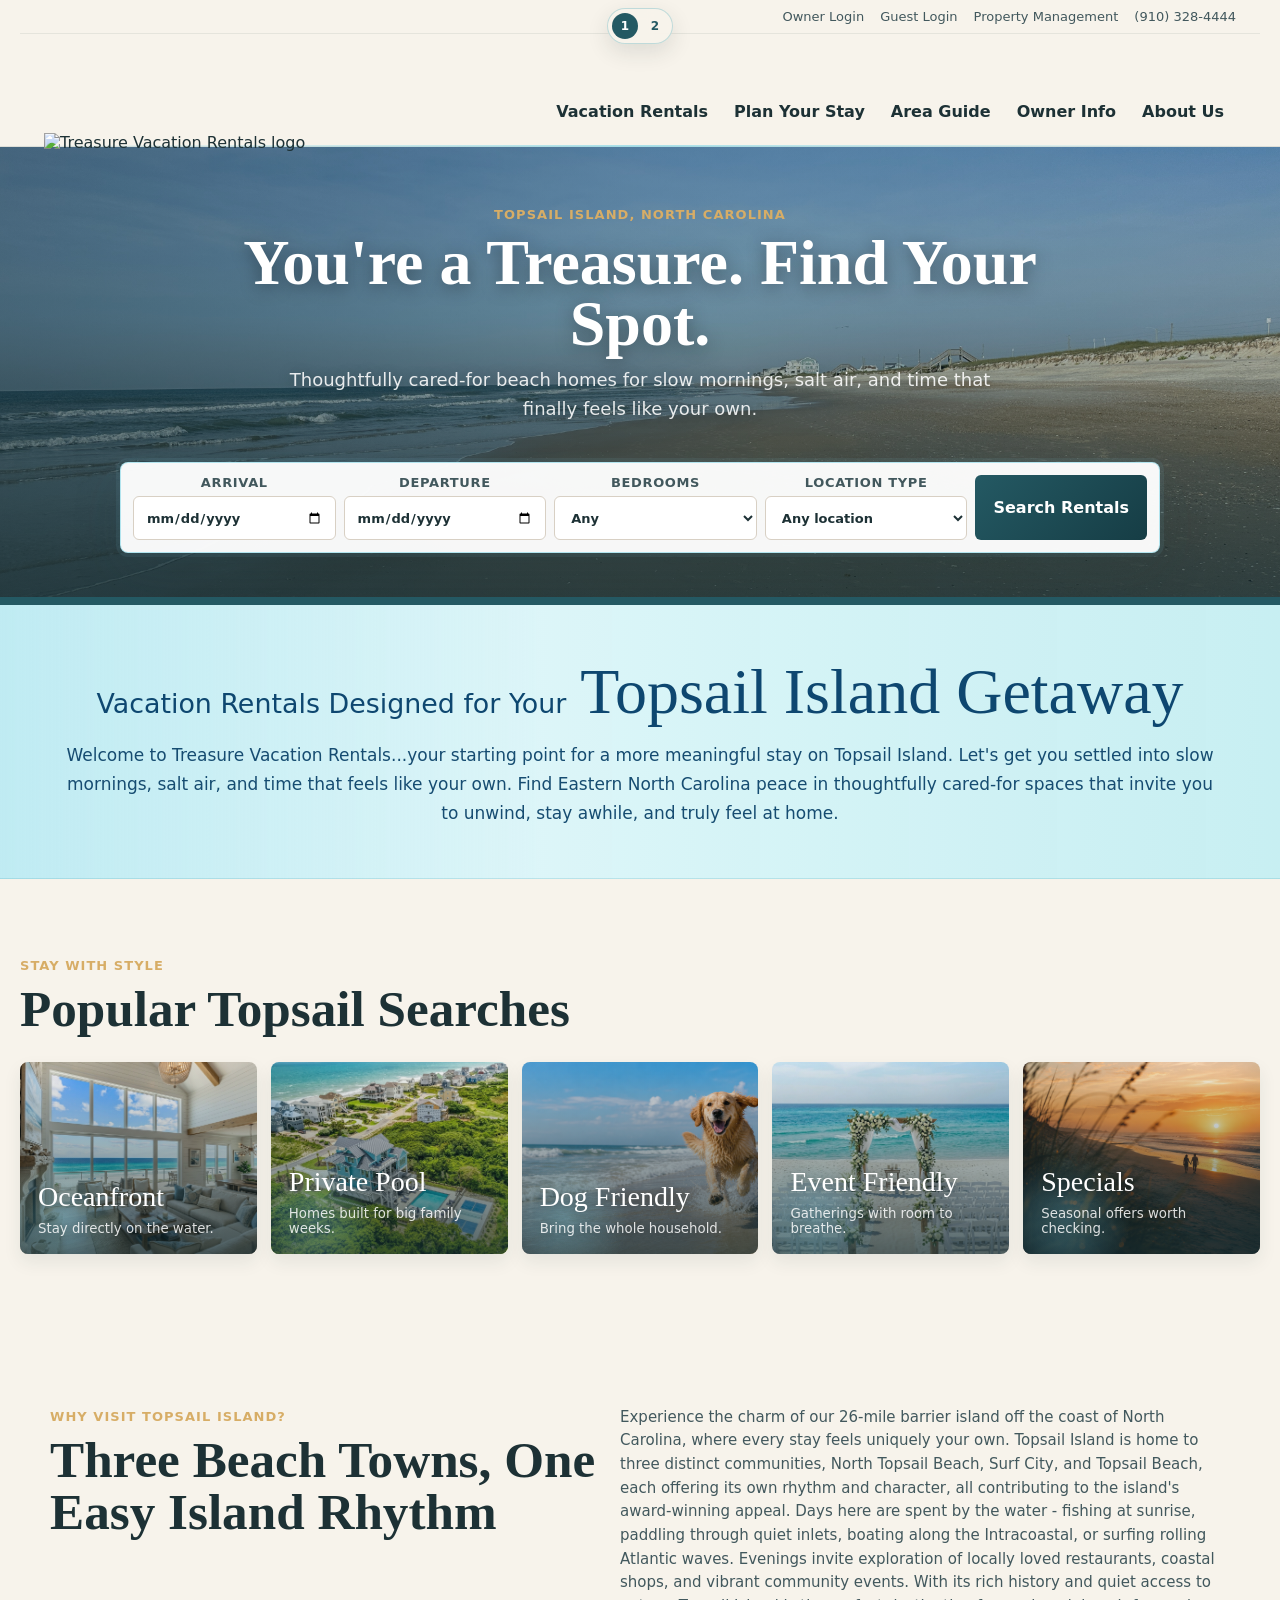
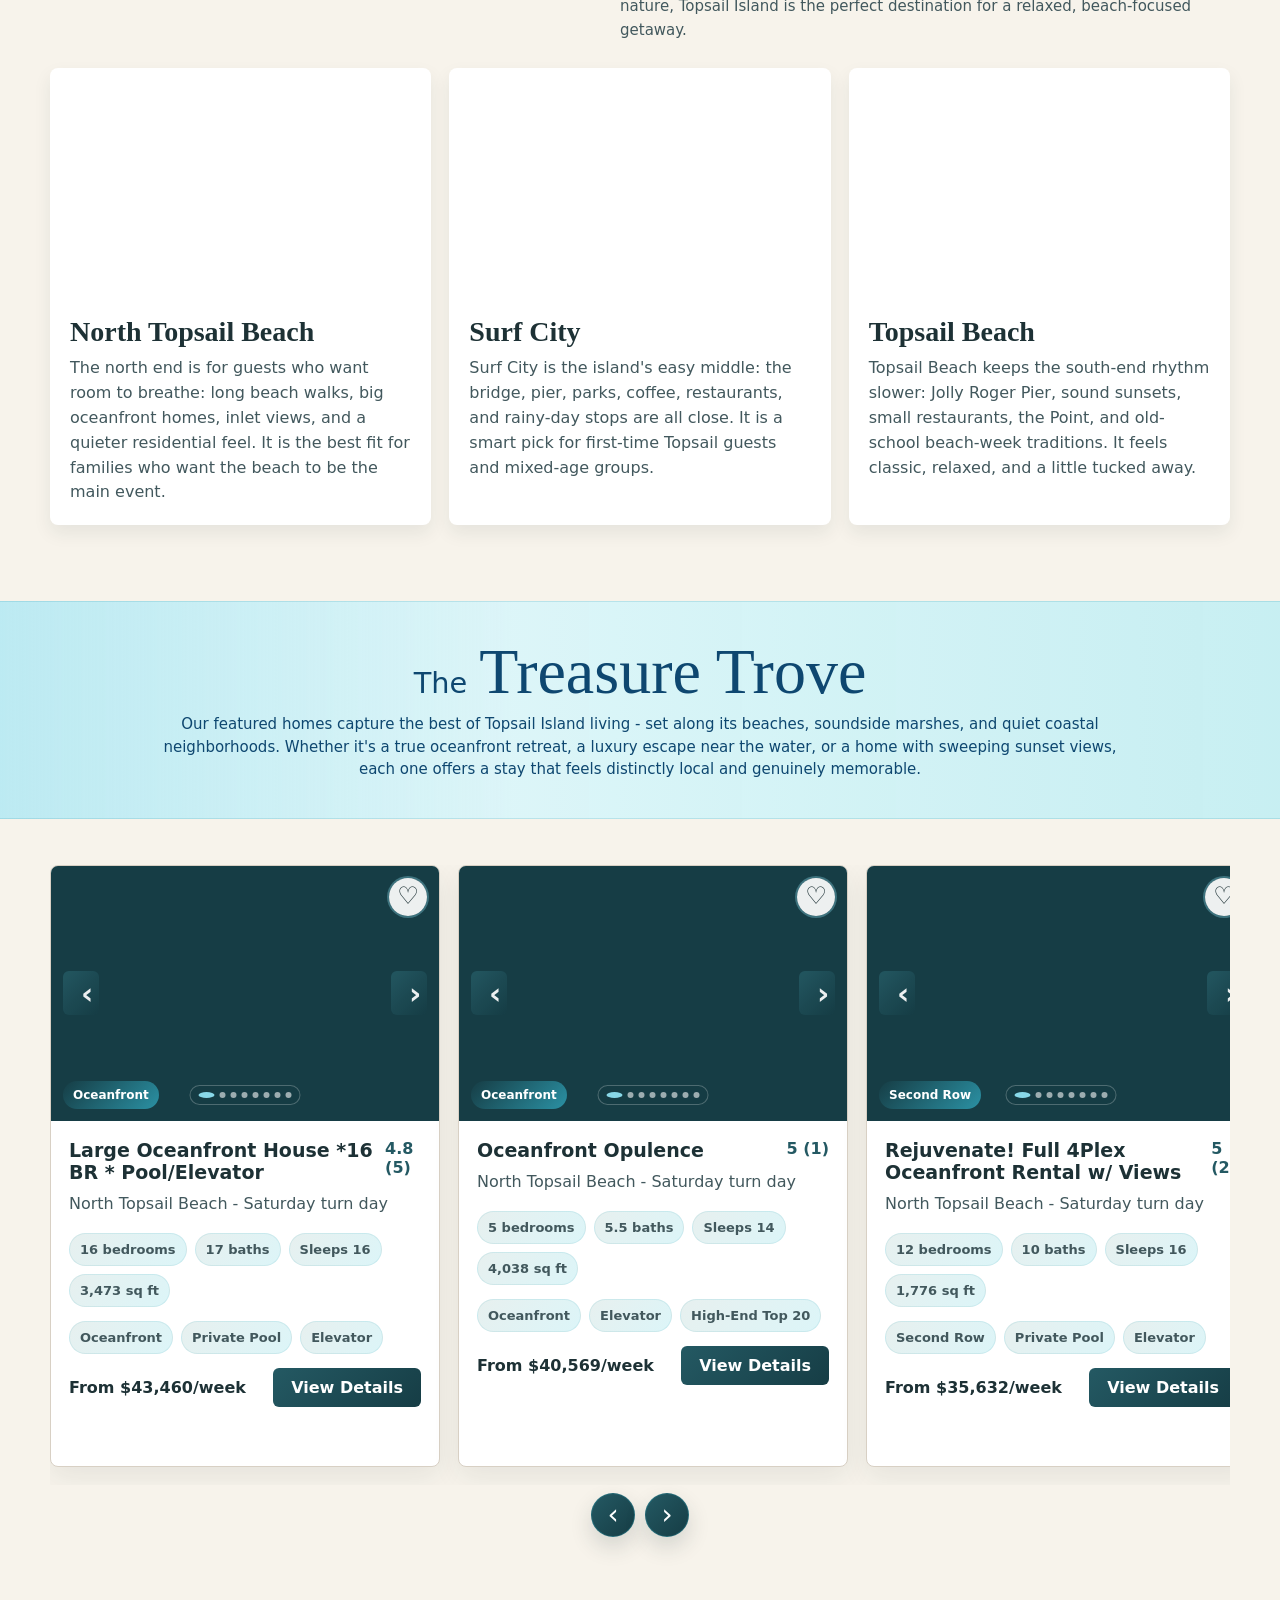
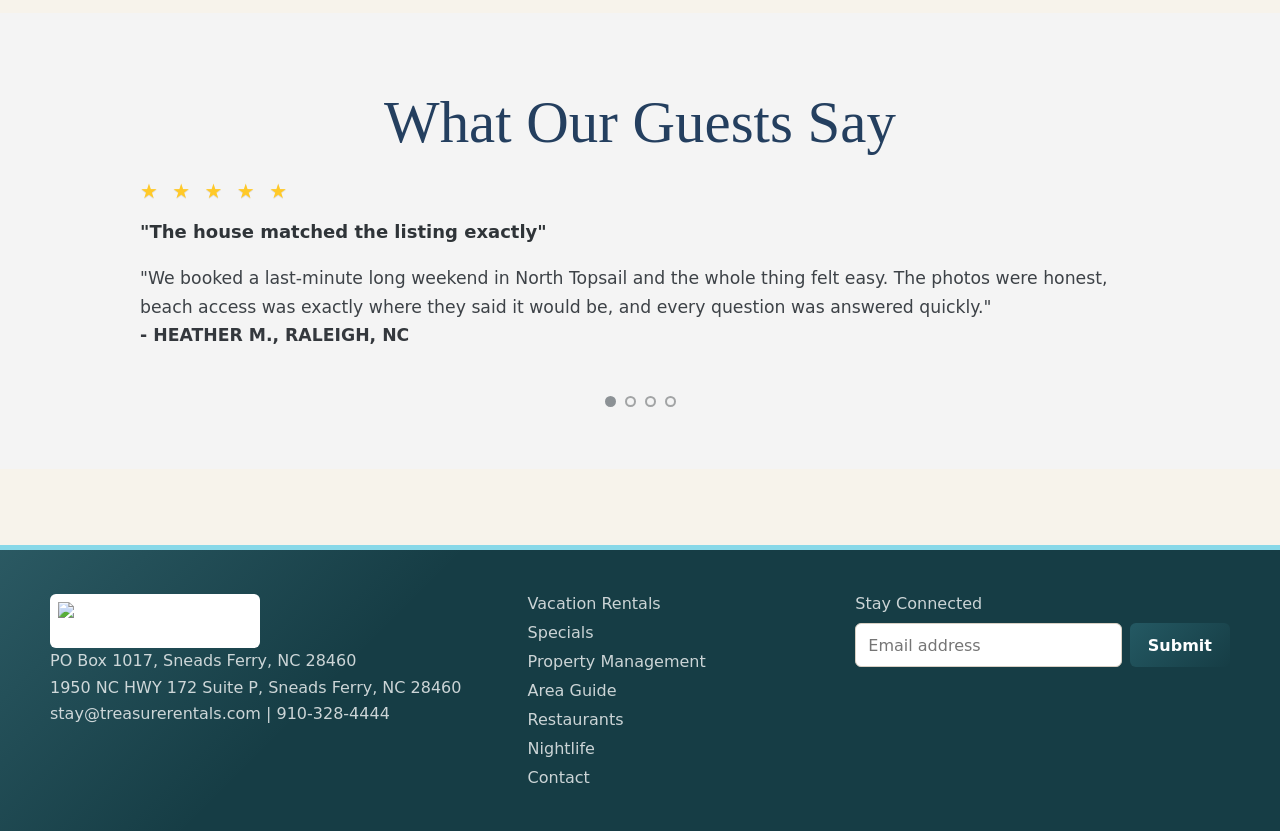
==== commit 107ed15f: "Make quick search tiles fluid" ====
--- a/index.html
+++ b/index.html
@@ -9,7 +9,7 @@
     <link rel="preconnect" href="https://images.unsplash.com">
     <link rel="preconnect" href="https://treasurevacprd.wpenginepowered.com">
     <link rel="stylesheet" href="https://unpkg.com/maplibre-gl@4.7.1/dist/maplibre-gl.css">
-    <link rel="stylesheet" href="./styles.css?v=20260526-team-hero">
+    <link rel="stylesheet" href="./styles.css?v=20260526-quick-tiles">
   </head>
   <body>
     <div class="demo-home-toggle" aria-label="Homepage demo version">
--- a/styles.css
+++ b/styles.css
@@ -515,6 +515,10 @@
   padding: 76px 0;
 }
 
+.quick-links.section-pad {
+  width: min(1480px, calc(100% - 40px));
+}
+
 .section-heading {
   max-width: 700px;
   margin-bottom: 26px;
@@ -530,12 +534,12 @@
 
 .quick-grid {
   display: grid;
-  grid-template-columns: repeat(4, minmax(0, 1fr));
-  gap: 16px;
+  grid-template-columns: repeat(5, minmax(0, 1fr));
+  gap: clamp(10px, 1.1vw, 16px);
 }
 
 .quick-card {
-  min-height: 235px;
+  min-height: clamp(190px, 15vw, 235px);
   display: flex;
   flex-direction: column;
   justify-content: end;
@@ -3917,6 +3921,10 @@
     grid-template-columns: 1fr 1fr;
   }
 
+  .quick-grid {
+    grid-template-columns: repeat(2, minmax(0, 1fr));
+  }
+
   .local-feature-gallery .feature-photo-large {
     grid-column: 1 / -1;
     grid-row: span 1;
@@ -4193,6 +4201,10 @@
 
   .content-shell {
     padding: 48px 0;
+  }
+
+  .quick-grid {
+    grid-template-columns: 1fr;
   }
 
   .quick-card {
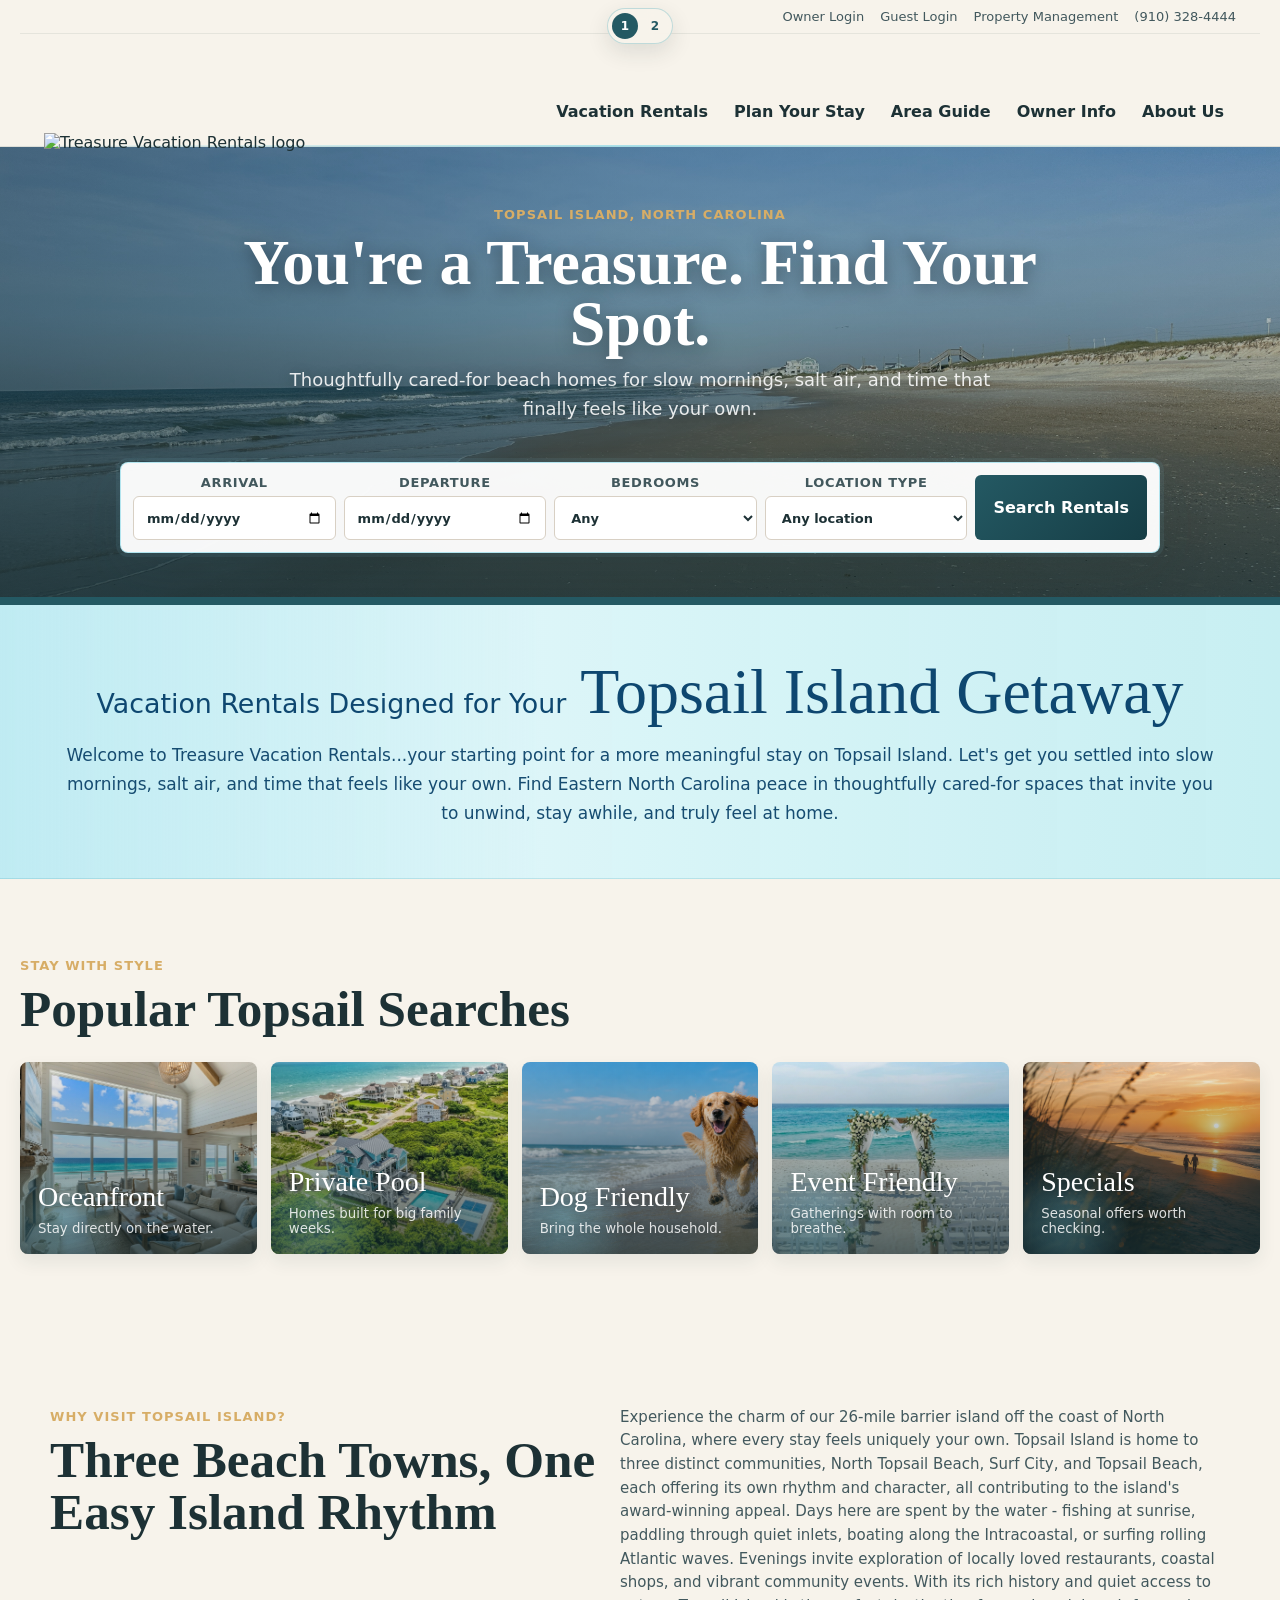
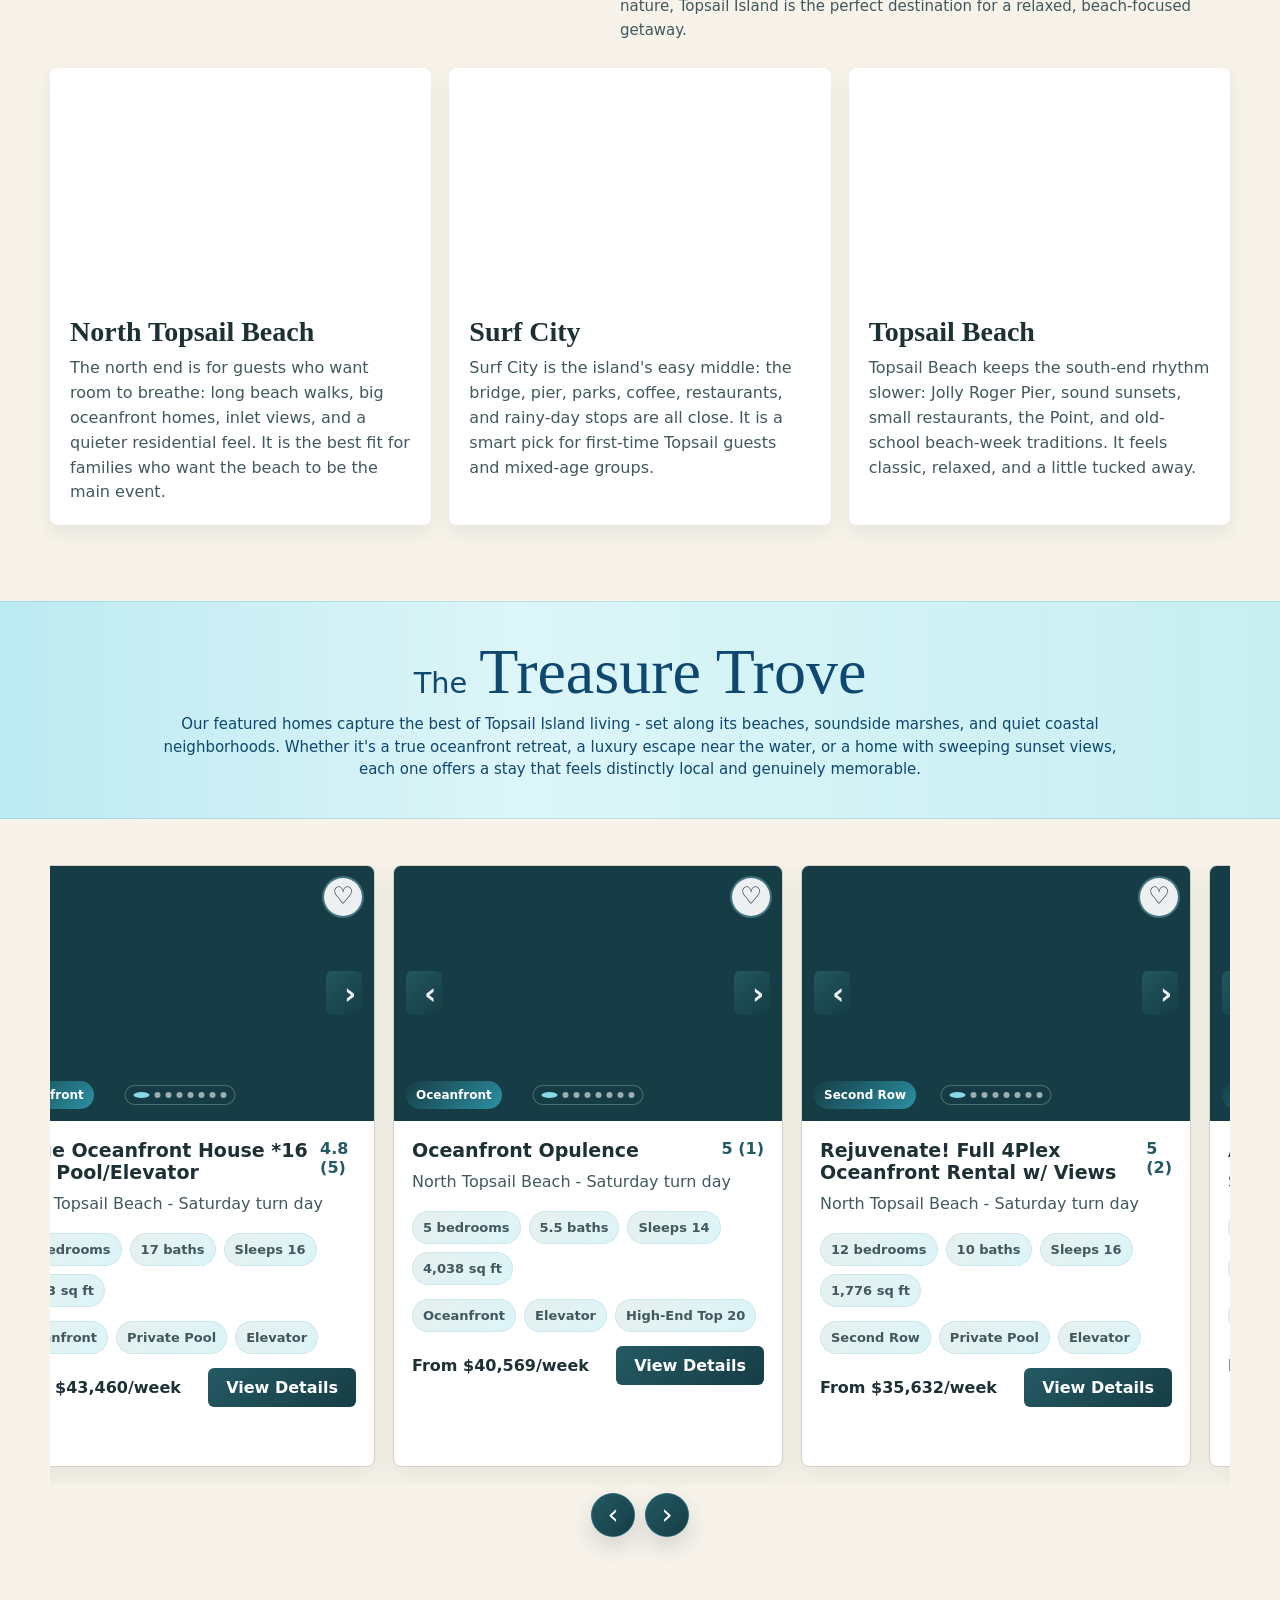
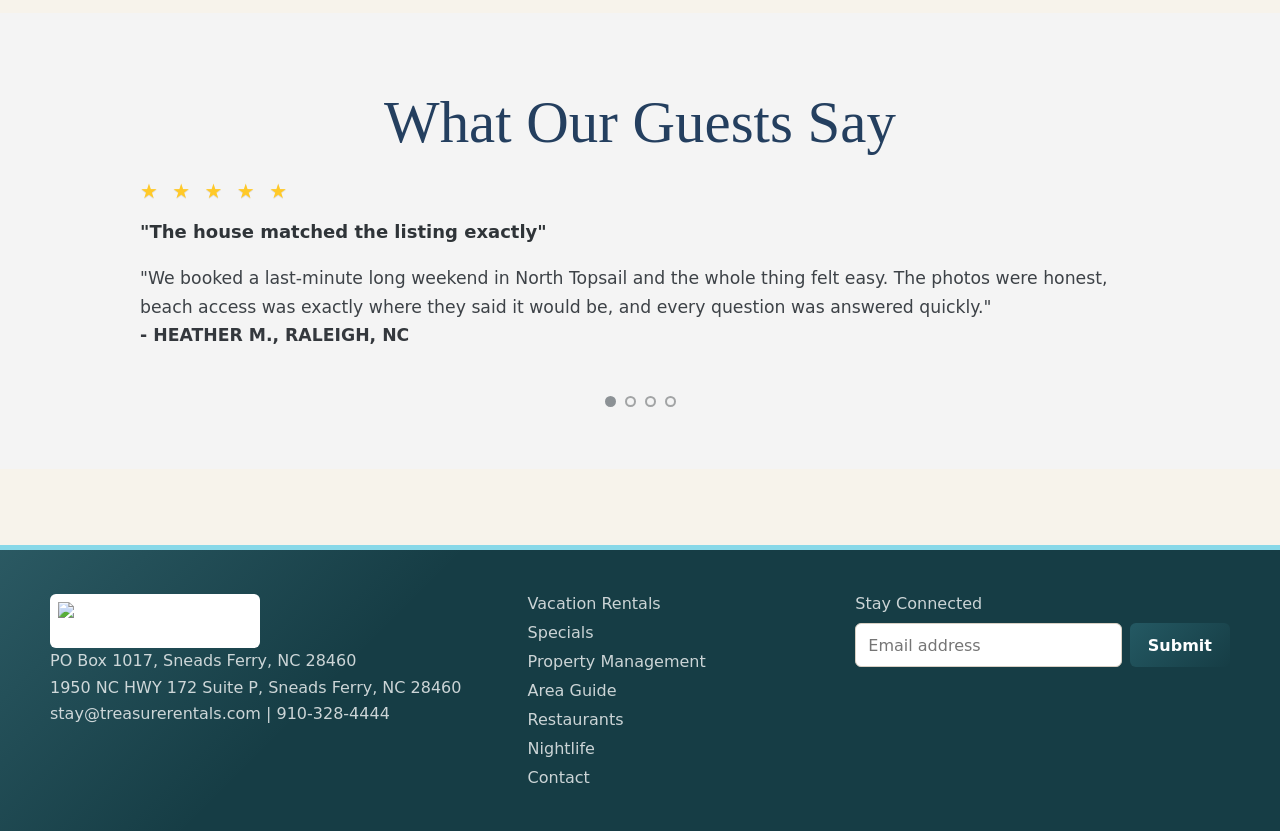
==== commit e7598f99: "Auto-scroll featured property carousel" ====
--- a/index.html
+++ b/index.html
@@ -9,7 +9,7 @@
     <link rel="preconnect" href="https://images.unsplash.com">
     <link rel="preconnect" href="https://treasurevacprd.wpenginepowered.com">
     <link rel="stylesheet" href="https://unpkg.com/maplibre-gl@4.7.1/dist/maplibre-gl.css">
-    <link rel="stylesheet" href="./styles.css?v=20260526-quick-tiles">
+    <link rel="stylesheet" href="./styles.css?v=20260526-featured-scroll">
   </head>
   <body>
     <div class="demo-home-toggle" aria-label="Homepage demo version">
@@ -577,6 +577,6 @@
 
     <script src="./mockup-data.js?v=20260526-team-hero"></script>
     <script src="https://unpkg.com/maplibre-gl@4.7.1/dist/maplibre-gl.js"></script>
-    <script src="./script.js?v=20260526-team-hero"></script>
+    <script src="./script.js?v=20260526-featured-scroll"></script>
   </body>
 </html>
--- a/styles.css
+++ b/styles.css
@@ -730,6 +730,10 @@
   scroll-snap-type: x mandatory;
   scrollbar-width: none;
   padding: 0 4px 18px;
+}
+
+.featured-property-track.is-auto-scrolling {
+  scroll-snap-type: none;
 }
 
 .featured-property-track::-webkit-scrollbar {
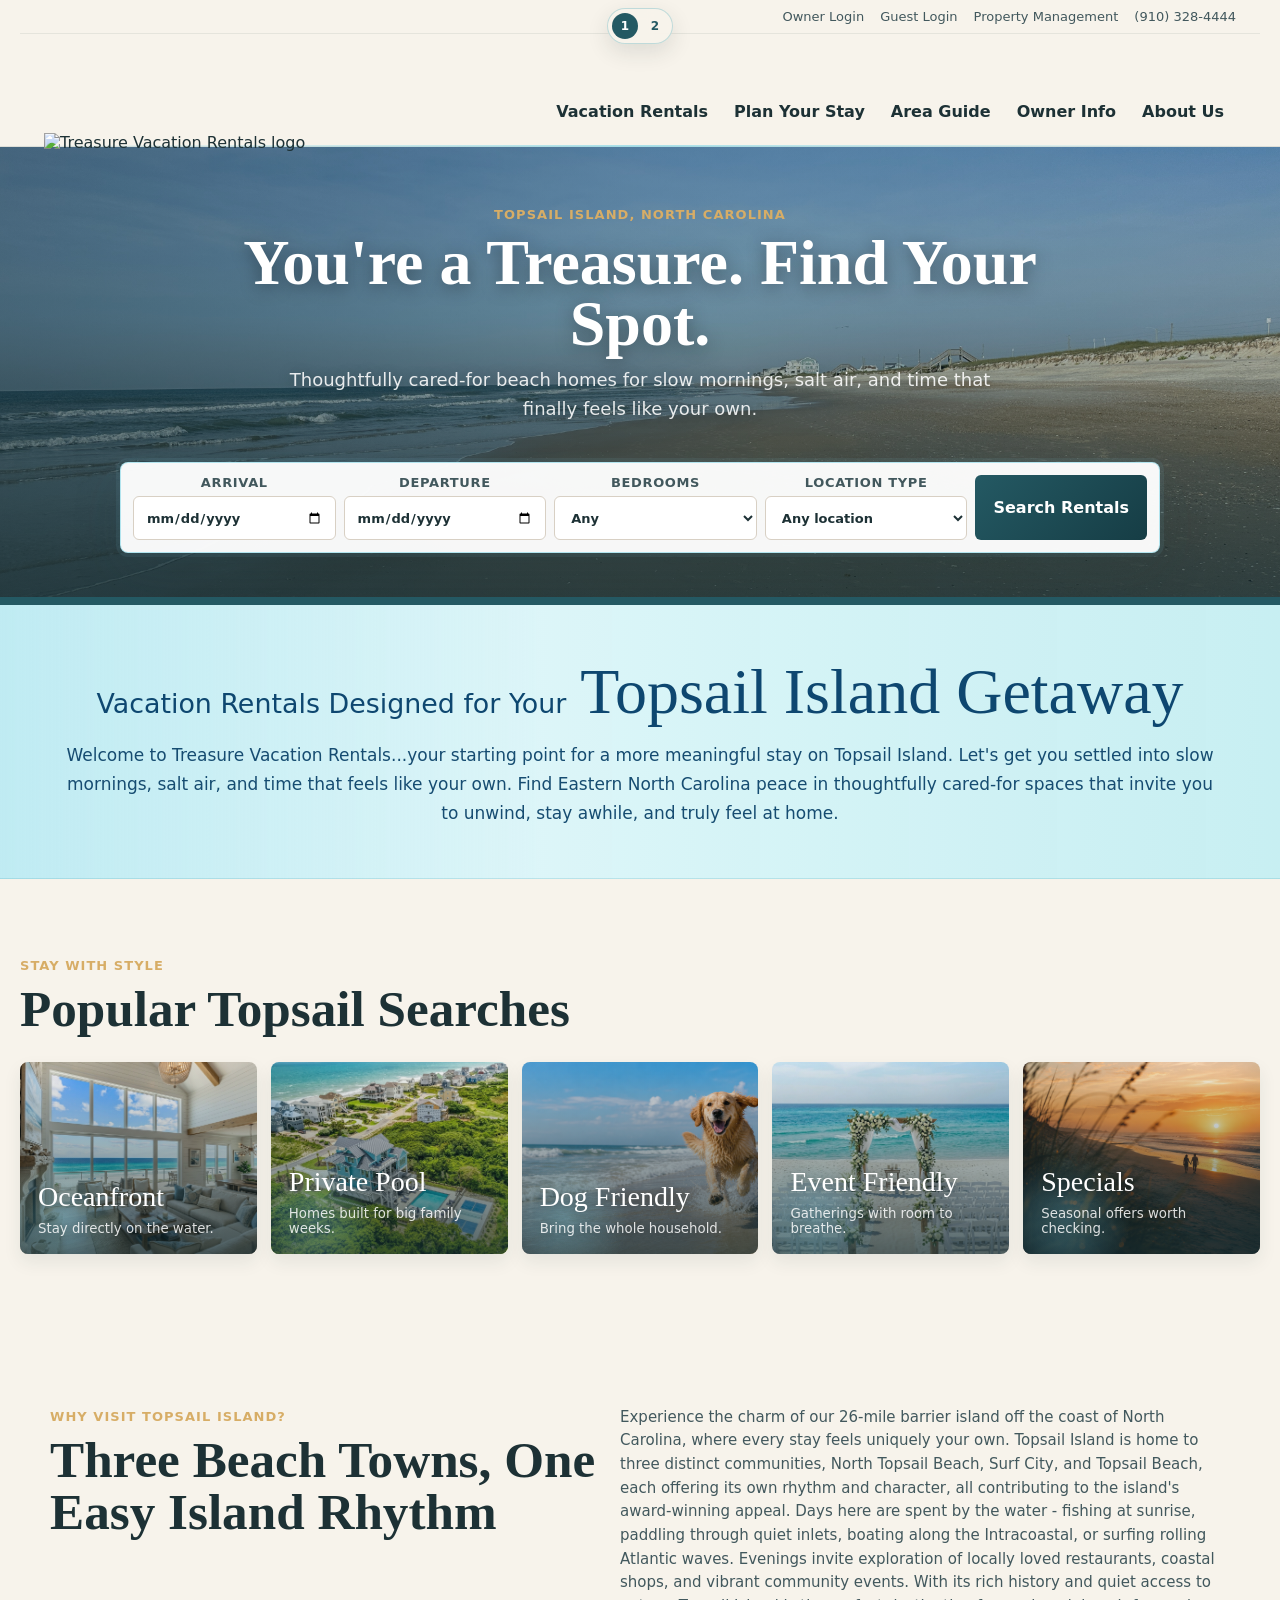
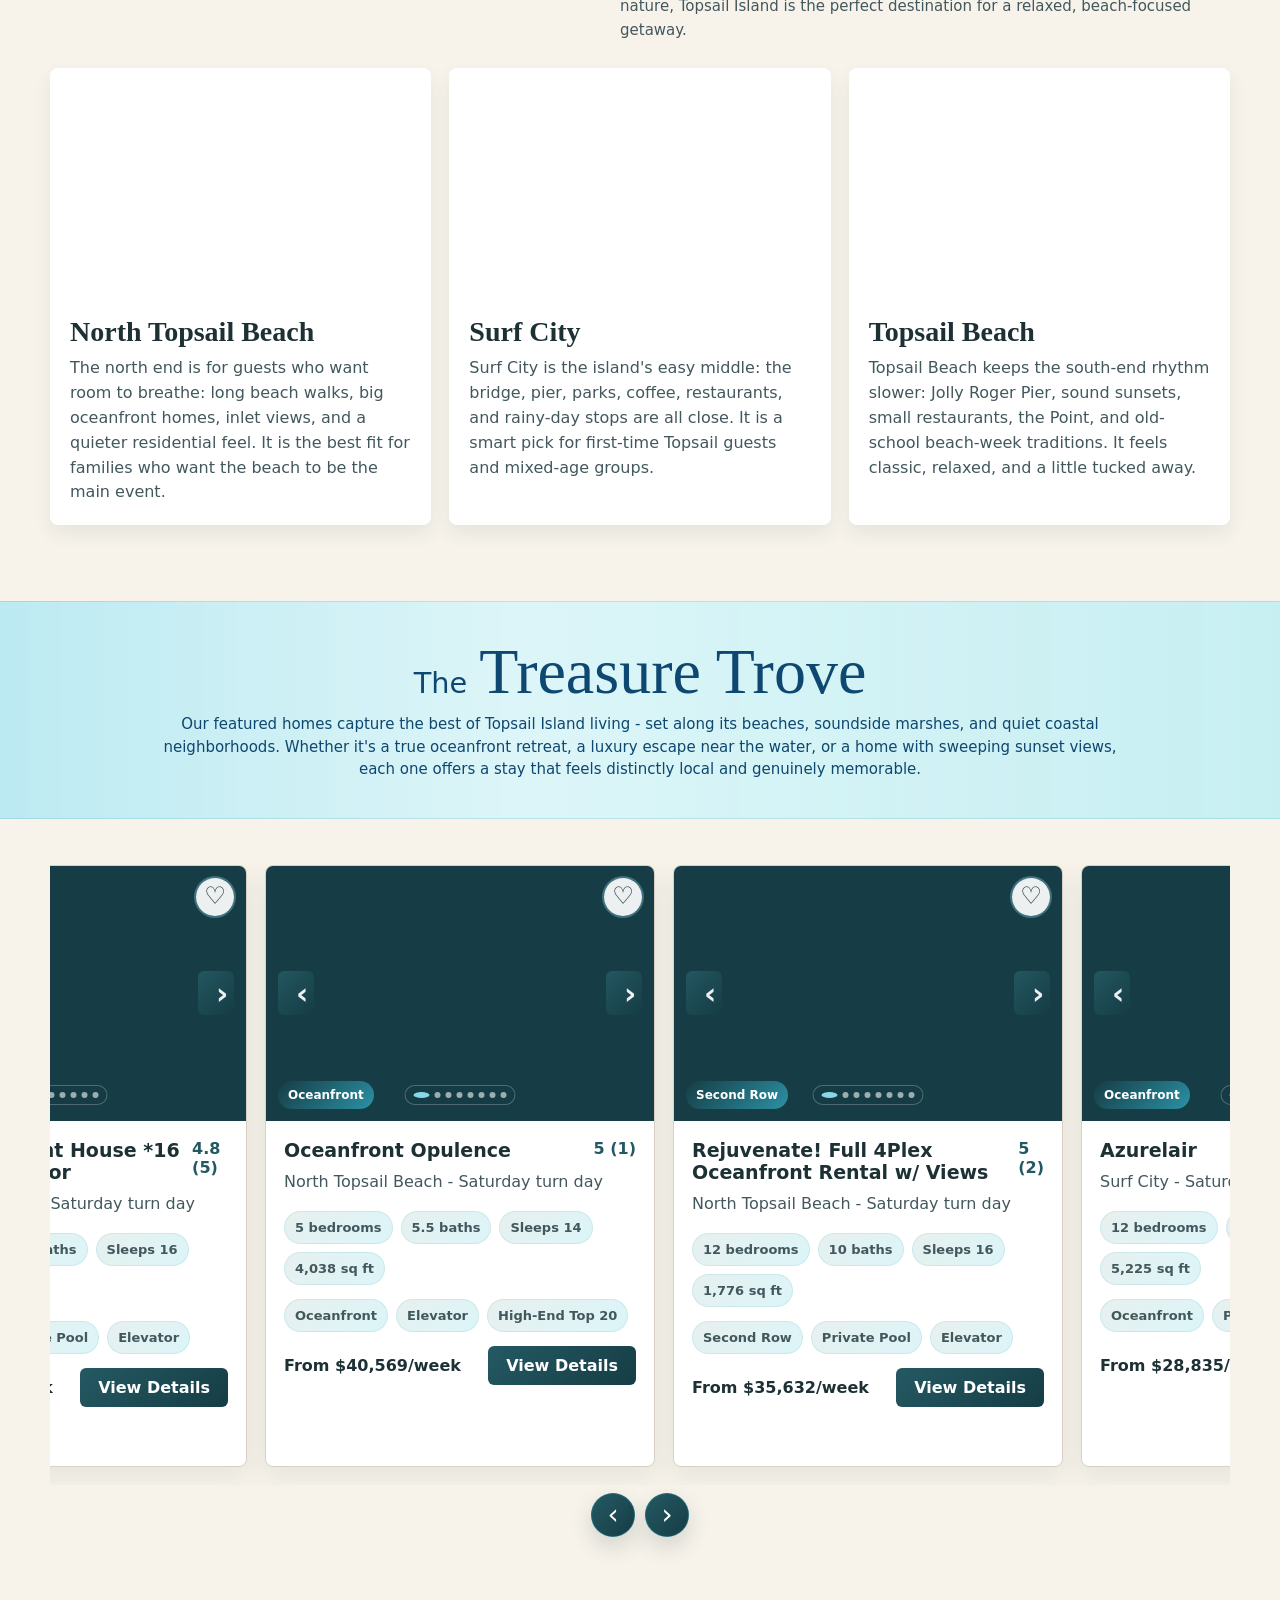
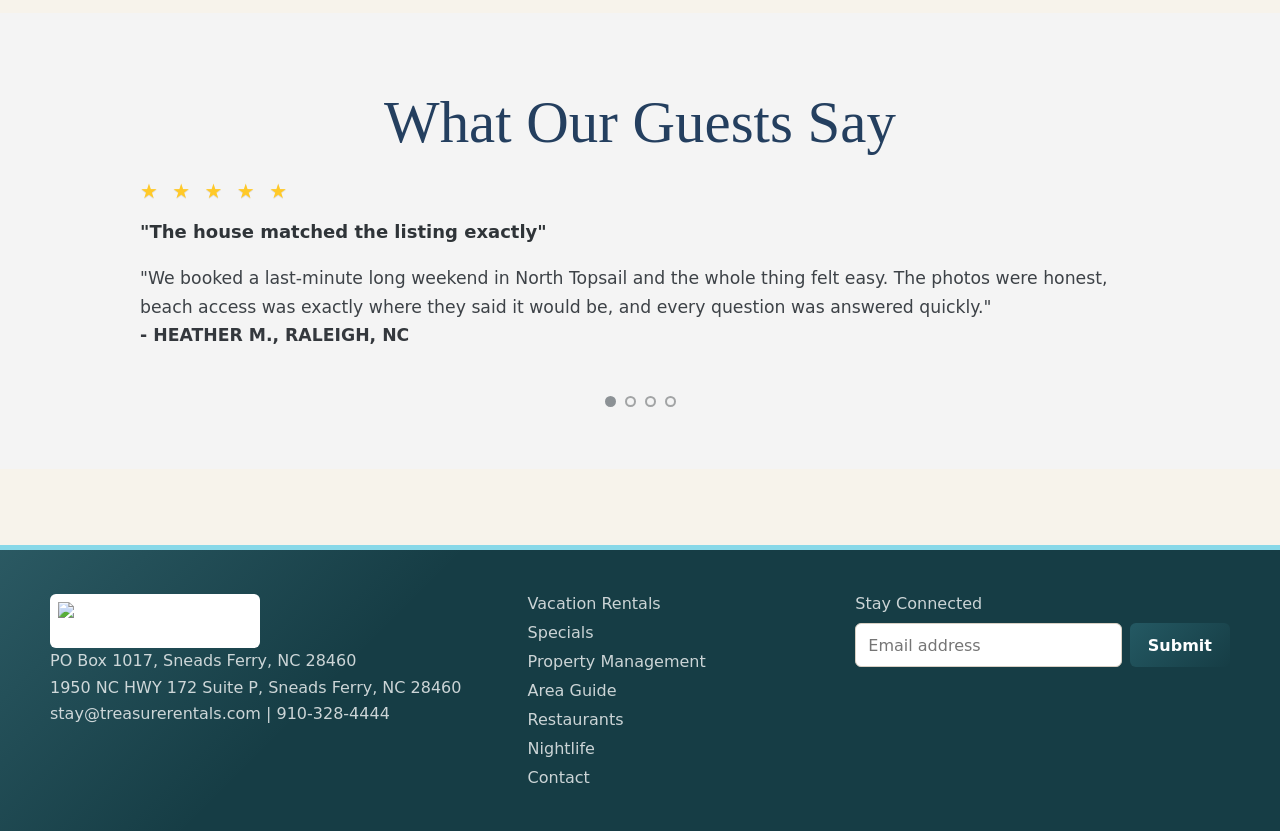
==== commit 40642a20: "Speed up featured carousel preview" ====
--- a/index.html
+++ b/index.html
@@ -577,6 +577,6 @@
 
     <script src="./mockup-data.js?v=20260526-team-hero"></script>
     <script src="https://unpkg.com/maplibre-gl@4.7.1/dist/maplibre-gl.js"></script>
-    <script src="./script.js?v=20260526-featured-scroll"></script>
+    <script src="./script.js?v=20260526-featured-scroll-3x"></script>
   </body>
 </html>
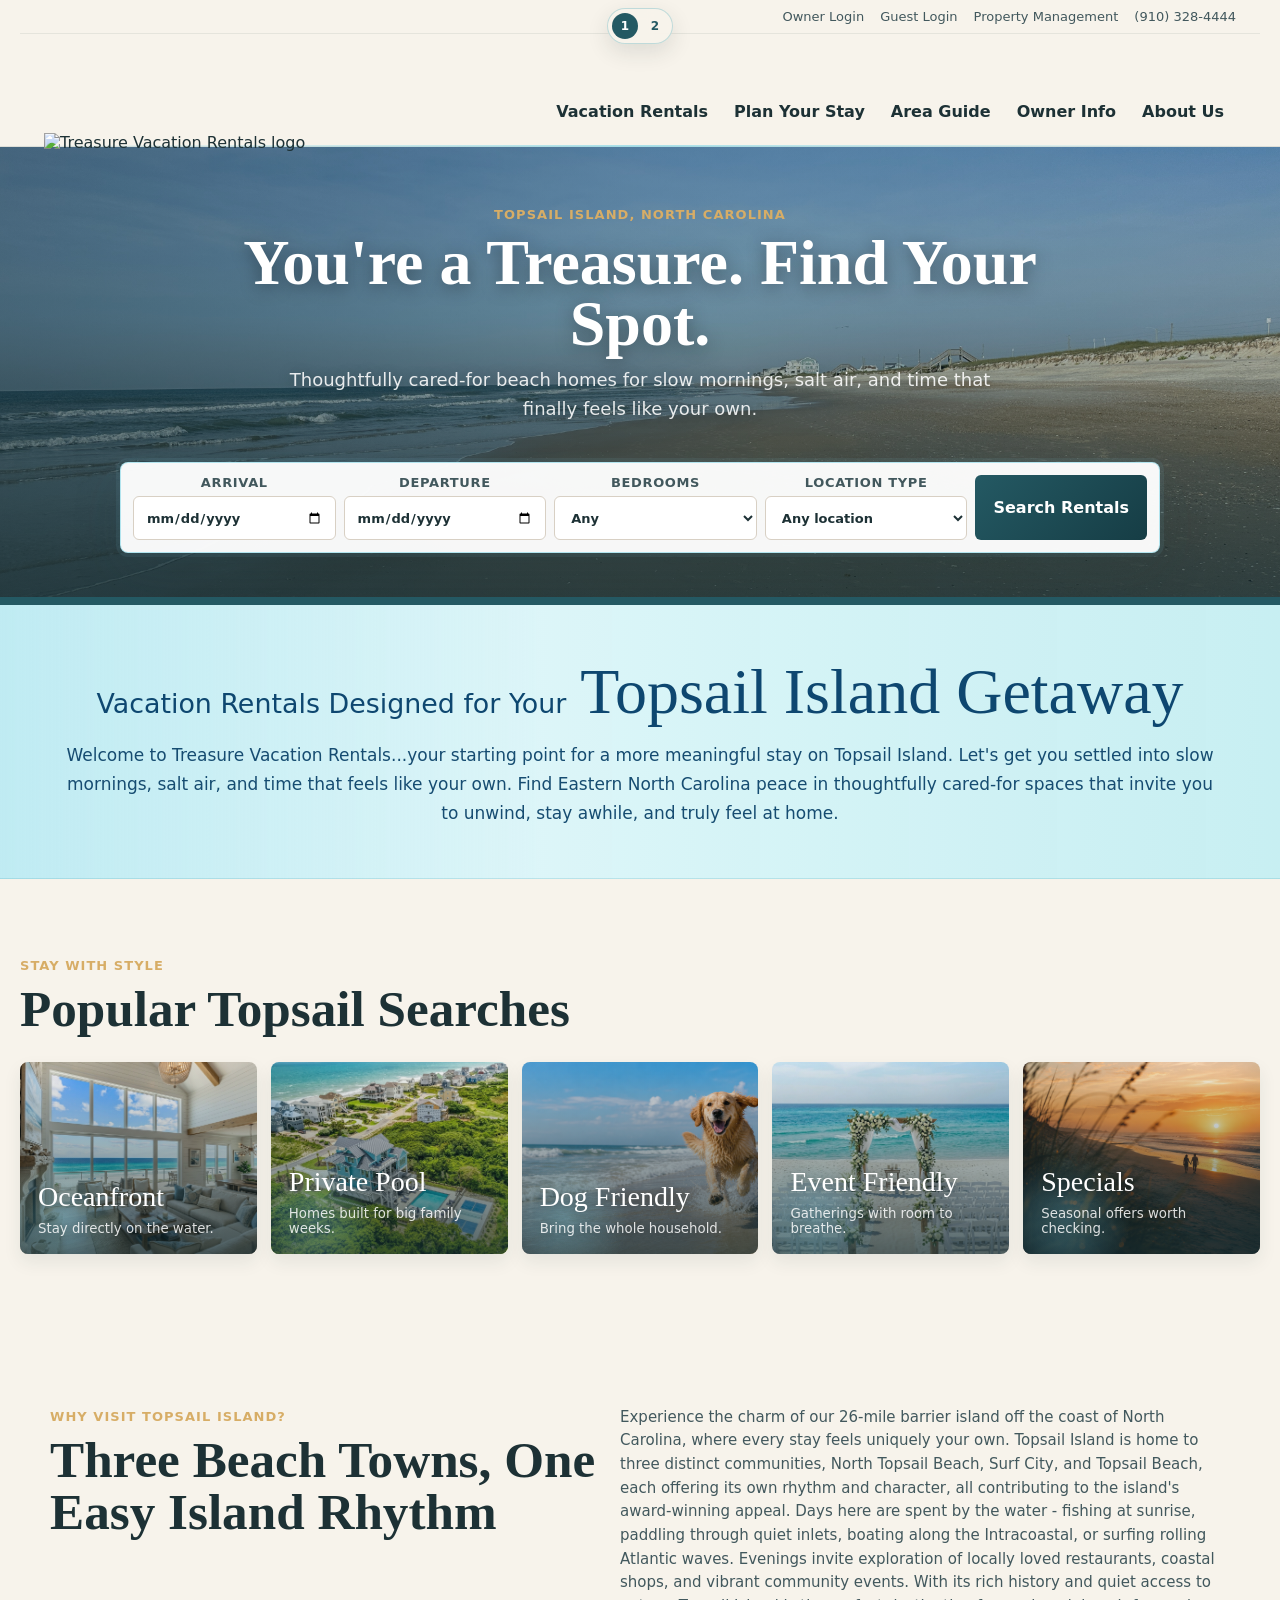
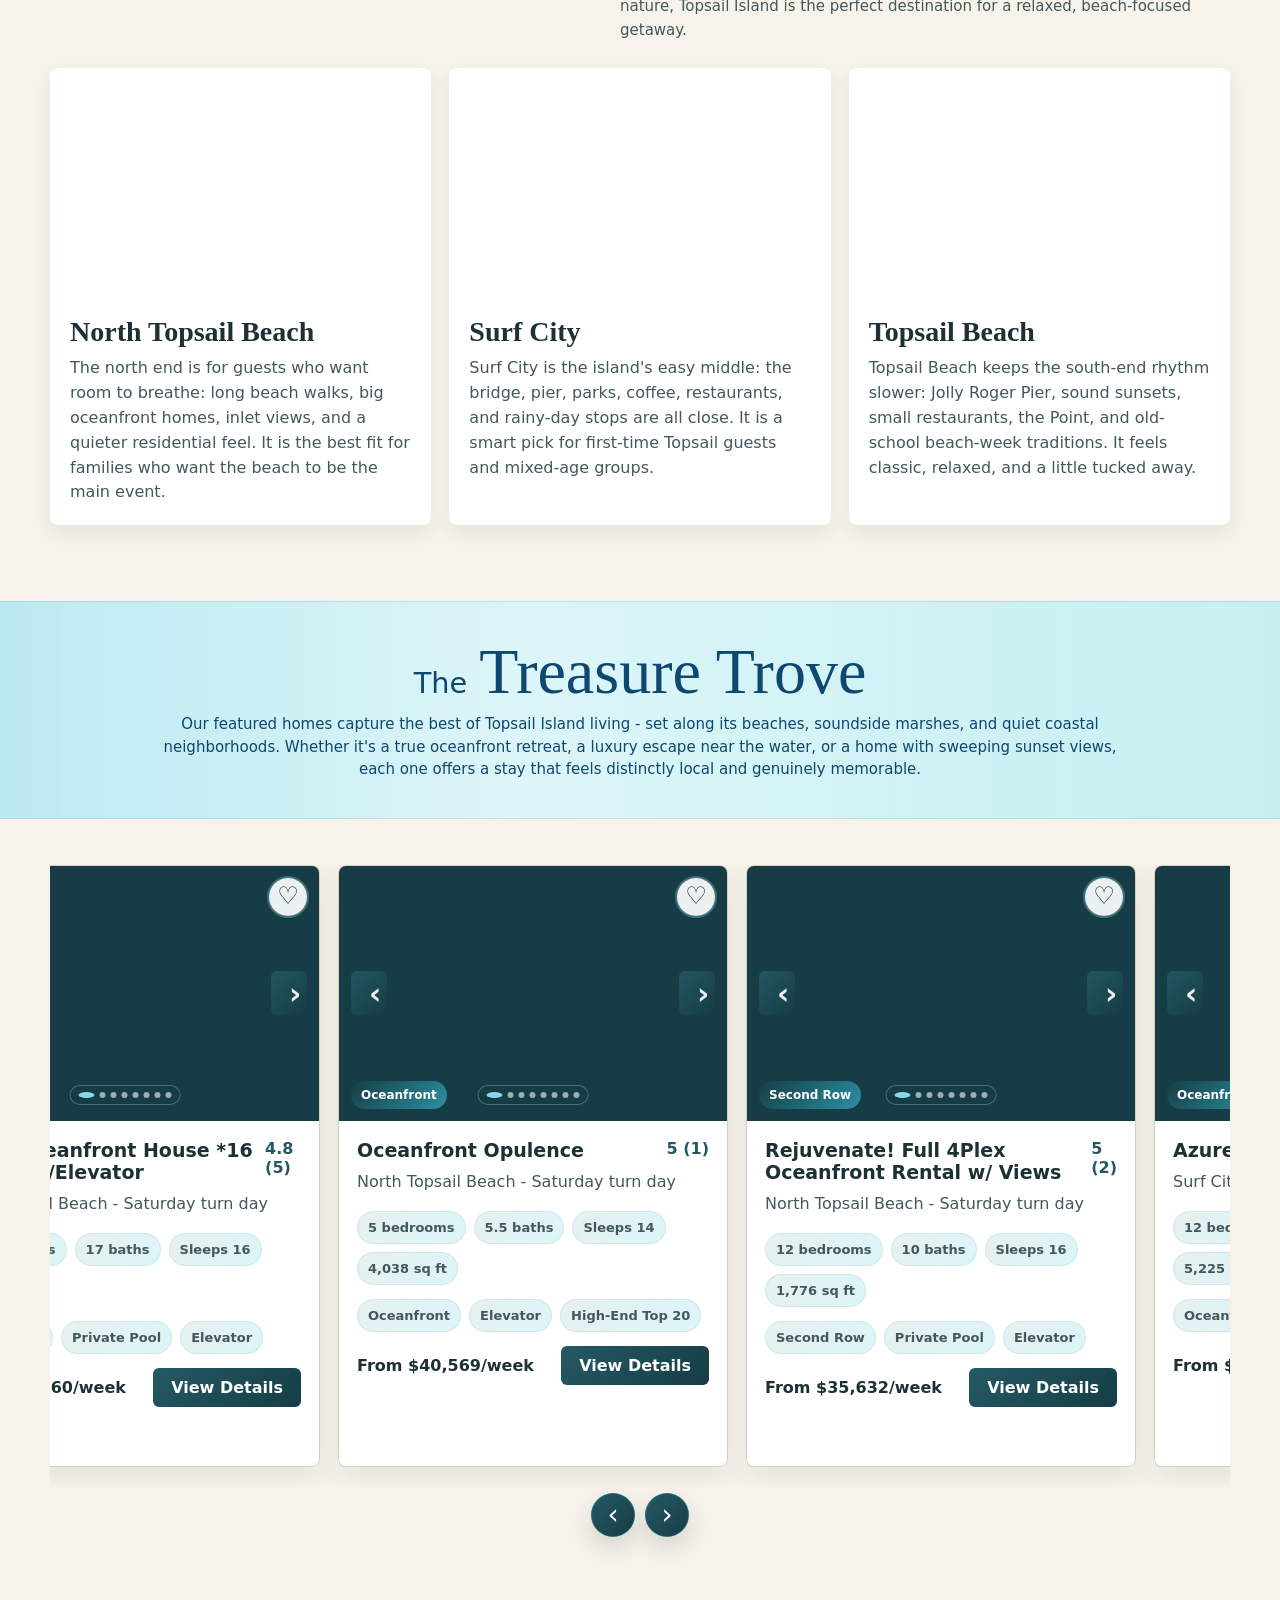
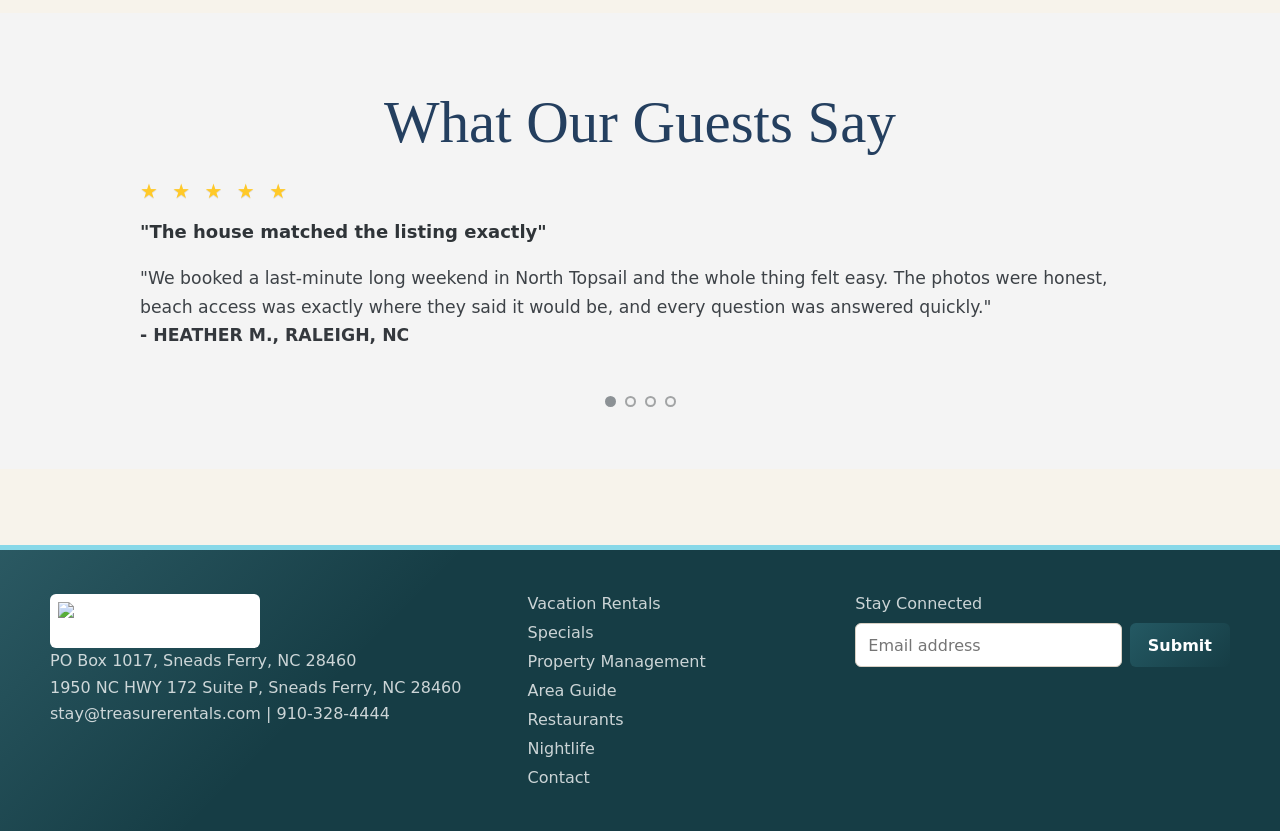
==== commit 9cac0a94: "Add owner stocking checklist article" ====
--- a/index.html
+++ b/index.html
@@ -9,7 +9,7 @@
     <link rel="preconnect" href="https://images.unsplash.com">
     <link rel="preconnect" href="https://treasurevacprd.wpenginepowered.com">
     <link rel="stylesheet" href="https://unpkg.com/maplibre-gl@4.7.1/dist/maplibre-gl.css">
-    <link rel="stylesheet" href="./styles.css?v=20260526-featured-scroll">
+    <link rel="stylesheet" href="./styles.css?v=20260527-owner-stock-guide">
   </head>
   <body>
     <div class="demo-home-toggle" aria-label="Homepage demo version">
@@ -575,8 +575,8 @@
       </form>
     </footer>
 
-    <script src="./mockup-data.js?v=20260526-team-hero"></script>
+    <script src="./mockup-data.js?v=20260527-owner-stock-guide"></script>
     <script src="https://unpkg.com/maplibre-gl@4.7.1/dist/maplibre-gl.js"></script>
-    <script src="./script.js?v=20260526-featured-scroll-3x"></script>
+    <script src="./script.js?v=20260527-owner-stock-guide"></script>
   </body>
 </html>
--- a/styles.css
+++ b/styles.css
@@ -1848,6 +1848,191 @@
   grid-template-columns: minmax(0, .64fr) minmax(280px, .36fr);
   gap: 28px;
   align-items: start;
+}
+
+.owner-guide-article {
+  display: grid;
+  gap: 34px;
+}
+
+.owner-guide-header {
+  display: grid;
+  grid-template-columns: minmax(0, 1fr) minmax(220px, .28fr);
+  gap: 28px;
+  align-items: end;
+  padding-bottom: 26px;
+  border-bottom: 1px solid rgba(45, 154, 174, .22);
+}
+
+.owner-guide-header h2 {
+  max-width: 880px;
+  margin: 0 0 12px;
+  font-size: clamp(36px, 4vw, 64px);
+  line-height: .98;
+}
+
+.owner-guide-header p {
+  max-width: 760px;
+  color: var(--ink-soft);
+  font-size: 18px;
+}
+
+.owner-guide-meta,
+.owner-guide-rule-card,
+.owner-guide-section,
+.owner-guide-cta {
+  border: 1px solid rgba(45, 154, 174, .18);
+  border-radius: var(--radius);
+  background: var(--white);
+  box-shadow: 0 16px 36px rgba(29, 49, 53, .08);
+}
+
+.owner-guide-meta {
+  display: grid;
+  gap: 8px;
+  padding: 22px;
+  color: var(--teal-dark);
+}
+
+.owner-guide-meta span {
+  color: var(--ink-soft);
+  font-weight: 800;
+  text-transform: uppercase;
+  letter-spacing: .08em;
+}
+
+.owner-guide-intro {
+  display: grid;
+  grid-template-columns: minmax(0, .62fr) minmax(300px, .38fr);
+  gap: 26px;
+  align-items: start;
+}
+
+.owner-guide-intro p {
+  margin: 0 0 18px;
+  color: var(--ink);
+  font-size: 19px;
+  line-height: 1.72;
+}
+
+.owner-guide-rule-card {
+  padding: 26px;
+  background:
+    linear-gradient(135deg, rgba(136, 216, 232, .2), rgba(255, 255, 255, .94)),
+    var(--white);
+}
+
+.owner-guide-rule-card h3,
+.owner-guide-section h3,
+.owner-guide-cta h2 {
+  margin-top: 0;
+}
+
+.owner-guide-rule-card ul,
+.owner-guide-checklist {
+  margin: 0;
+  padding: 0;
+  list-style: none;
+}
+
+.owner-guide-rule-card li,
+.owner-guide-checklist li {
+  position: relative;
+  padding-left: 30px;
+}
+
+.owner-guide-rule-card li + li,
+.owner-guide-checklist li + li {
+  margin-top: 13px;
+}
+
+.owner-guide-rule-card li::before,
+.owner-guide-checklist li::before {
+  content: "";
+  position: absolute;
+  left: 0;
+  top: .52em;
+  width: 12px;
+  height: 12px;
+  border-radius: 999px;
+  background: var(--parrot-teal);
+  box-shadow: 0 0 0 5px rgba(136, 216, 232, .2);
+}
+
+.owner-guide-jump-list {
+  display: grid;
+  grid-template-columns: repeat(6, minmax(0, 1fr));
+  gap: 10px;
+}
+
+.owner-guide-jump-list a {
+  display: grid;
+  gap: 6px;
+  min-height: 84px;
+  padding: 14px;
+  border: 1px solid rgba(45, 154, 174, .18);
+  border-radius: var(--radius);
+  background: rgba(255, 255, 255, .72);
+  color: var(--teal-dark);
+  font-weight: 900;
+  text-decoration: none;
+}
+
+.owner-guide-jump-list span {
+  color: var(--sand);
+  font-family: Georgia, "Times New Roman", serif;
+  font-size: 22px;
+}
+
+.owner-guide-sections {
+  display: grid;
+  gap: 20px;
+}
+
+.owner-guide-section {
+  display: grid;
+  grid-template-columns: minmax(0, .42fr) minmax(0, .58fr);
+  gap: 28px;
+  padding: 28px;
+}
+
+.owner-guide-section-copy p {
+  color: var(--ink-soft);
+  line-height: 1.7;
+}
+
+.owner-guide-checklist {
+  display: grid;
+  align-content: start;
+  gap: 0;
+  color: var(--ink);
+}
+
+.owner-guide-cta {
+  display: grid;
+  grid-template-columns: minmax(0, 1fr) auto;
+  gap: 26px;
+  align-items: center;
+  padding: 32px;
+  color: var(--white);
+  background:
+    linear-gradient(135deg, rgba(45, 154, 174, .78), rgba(22, 85, 94, .95)),
+    var(--teal-dark);
+}
+
+.owner-guide-cta p,
+.owner-guide-cta .eyebrow {
+  color: rgba(255, 255, 255, .86);
+}
+
+.owner-guide-cta button {
+  border: 0;
+  border-radius: 999px;
+  padding: 15px 20px;
+  color: var(--teal-dark);
+  background: var(--white);
+  font-weight: 900;
+  cursor: pointer;
 }
 
 .local-feature-panel {
@@ -3925,6 +4110,17 @@
     grid-template-columns: 1fr 1fr;
   }
 
+  .owner-guide-header,
+  .owner-guide-intro,
+  .owner-guide-section,
+  .owner-guide-cta {
+    grid-template-columns: 1fr;
+  }
+
+  .owner-guide-jump-list {
+    grid-template-columns: repeat(2, minmax(0, 1fr));
+  }
+
   .quick-grid {
     grid-template-columns: repeat(2, minmax(0, 1fr));
   }
@@ -4043,6 +4239,10 @@
     font-size: 46px;
   }
 
+  .generic-hero h1 {
+    font-size: clamp(38px, 10.5vw, 46px);
+  }
+
   .hero-content {
     width: calc(100% - 28px);
     transform: none;
@@ -4205,6 +4405,20 @@
 
   .content-shell {
     padding: 48px 0;
+  }
+
+  .owner-guide-header h2 {
+    font-size: 34px;
+  }
+
+  .owner-guide-section,
+  .owner-guide-rule-card,
+  .owner-guide-cta {
+    padding: 22px;
+  }
+
+  .owner-guide-jump-list {
+    grid-template-columns: 1fr;
   }
 
   .quick-grid {
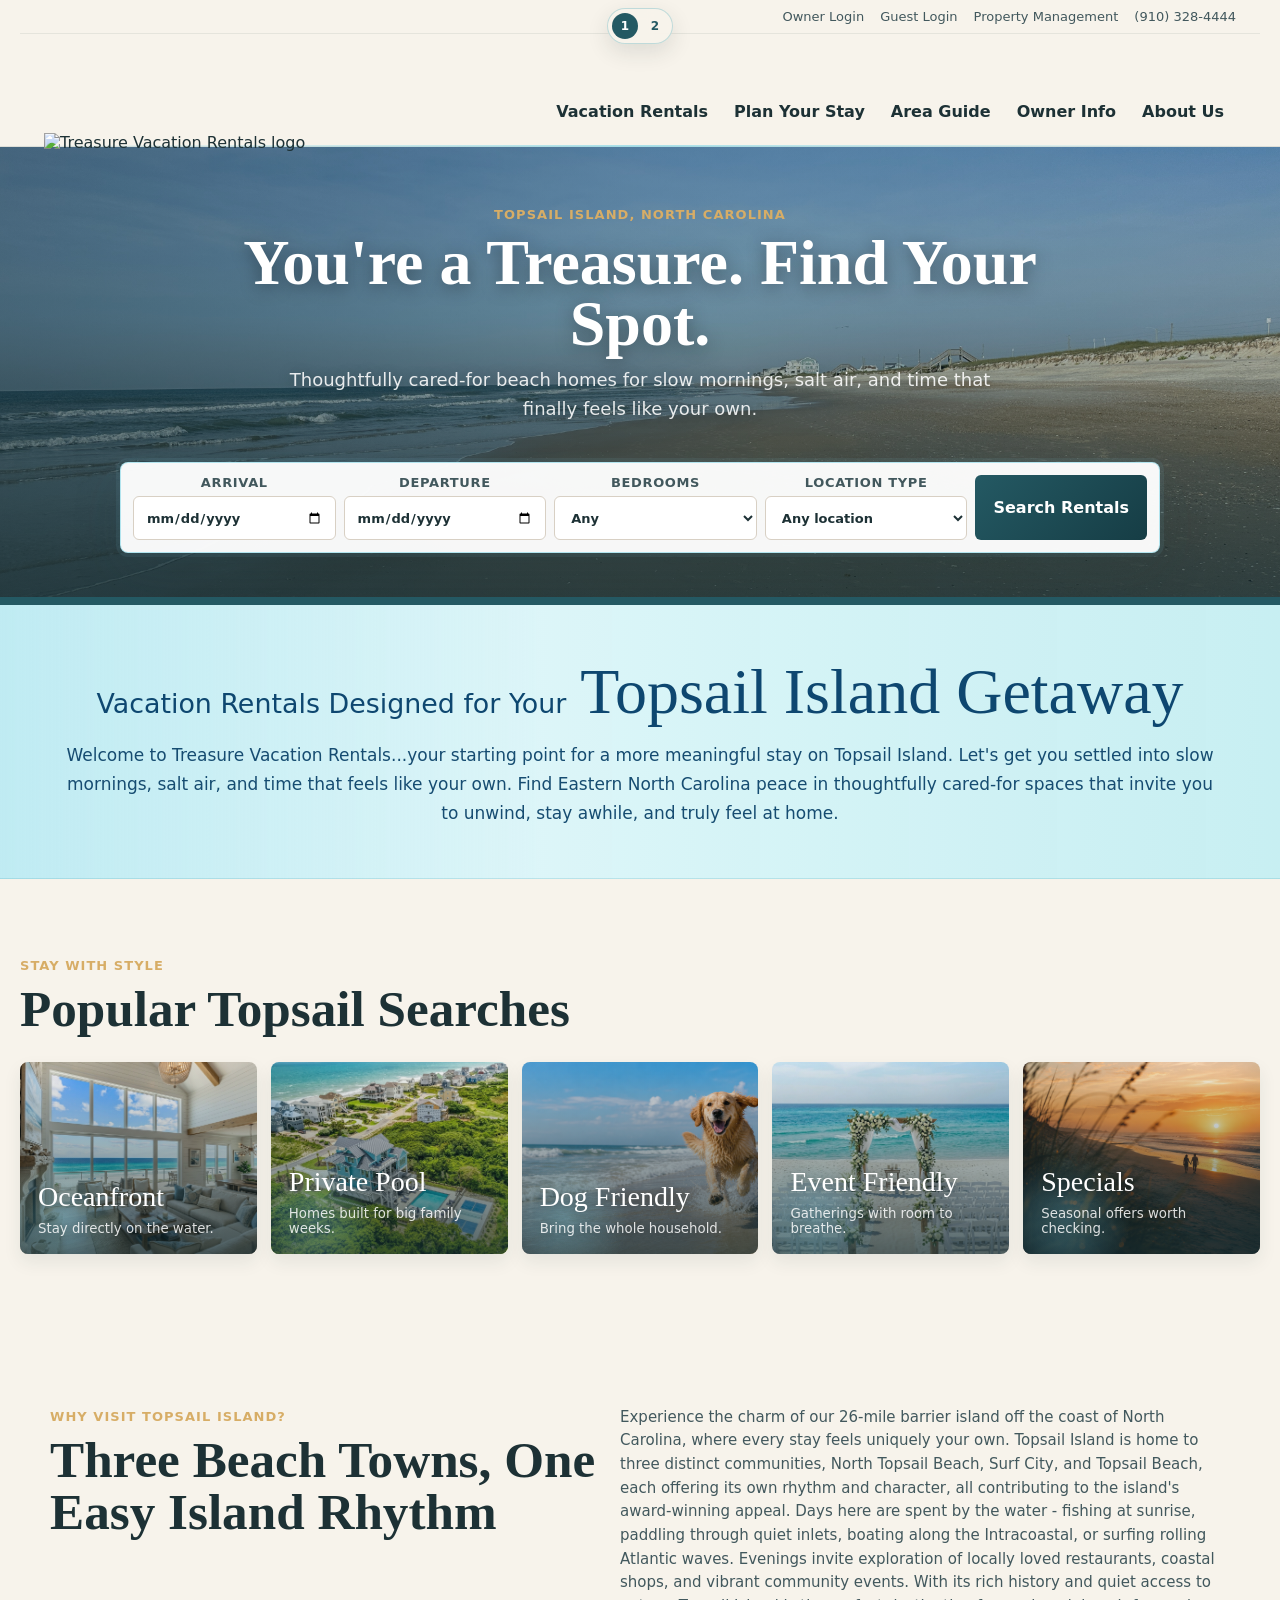
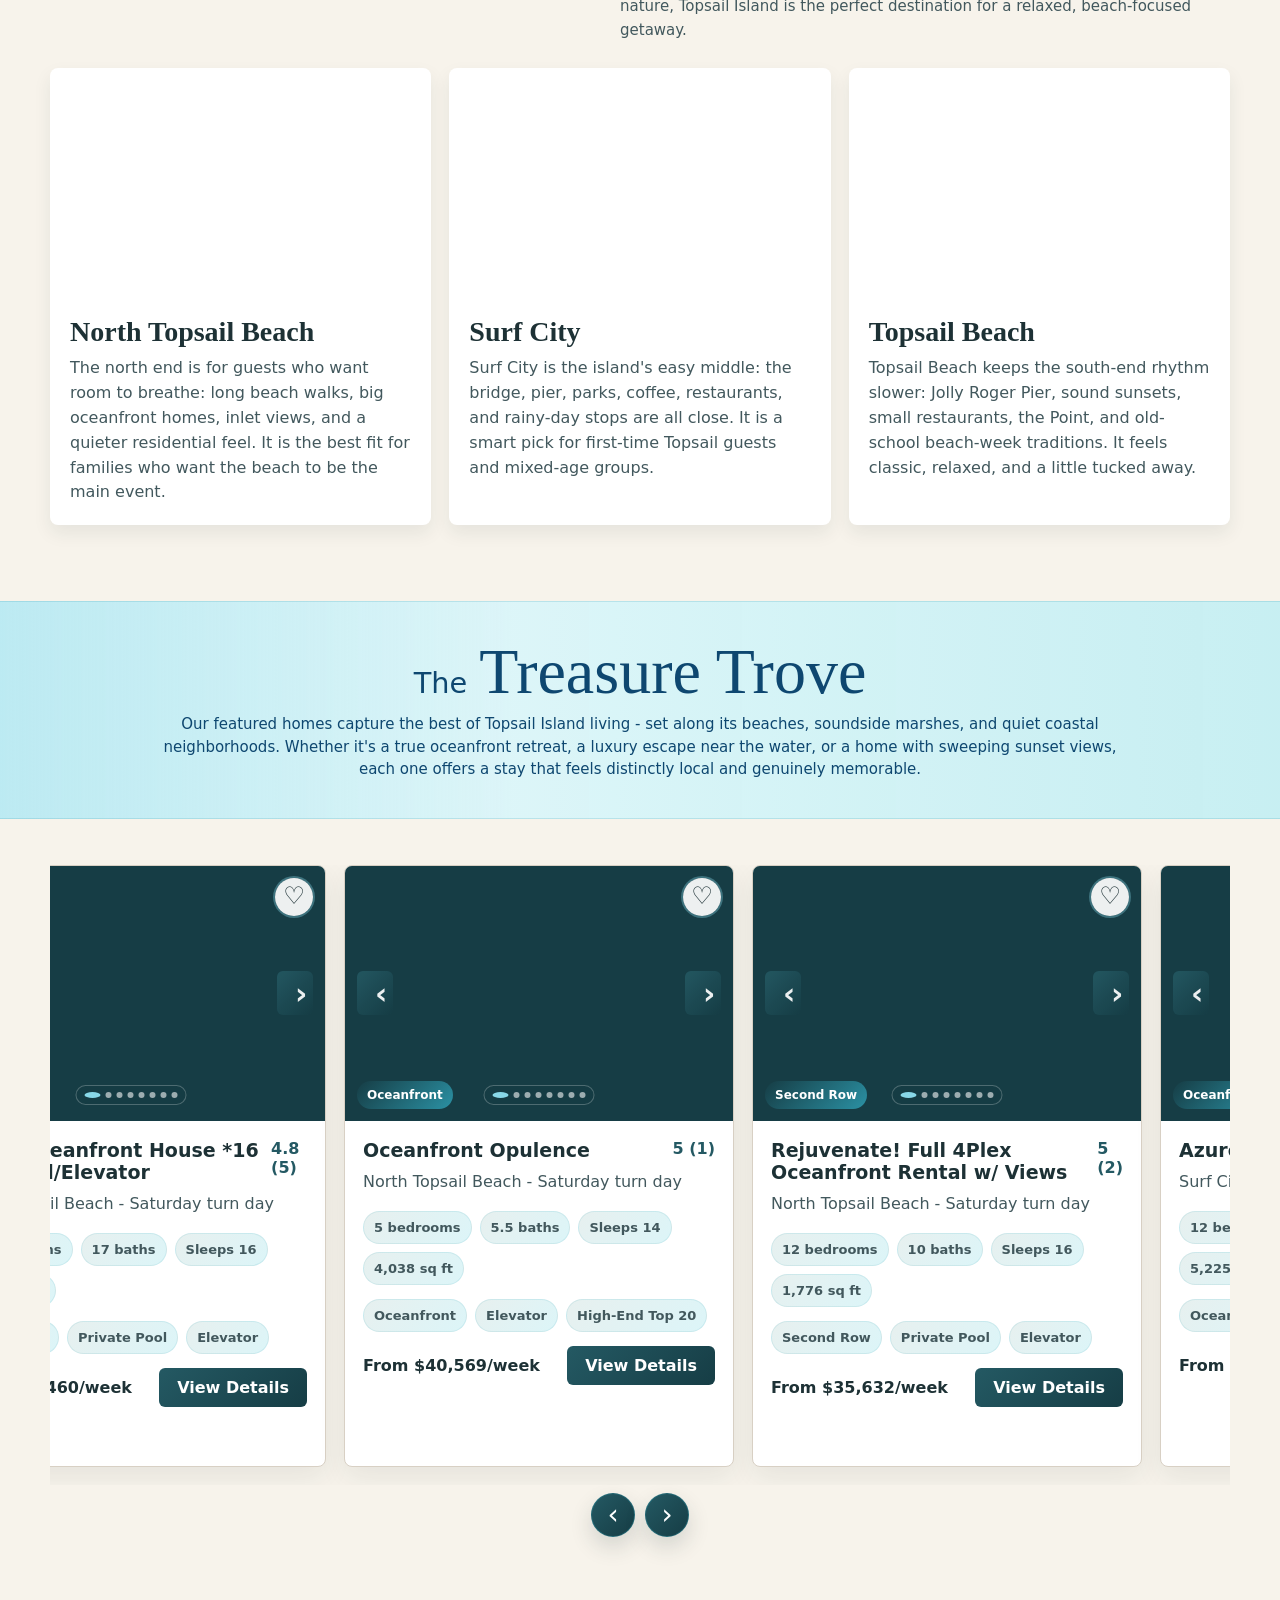
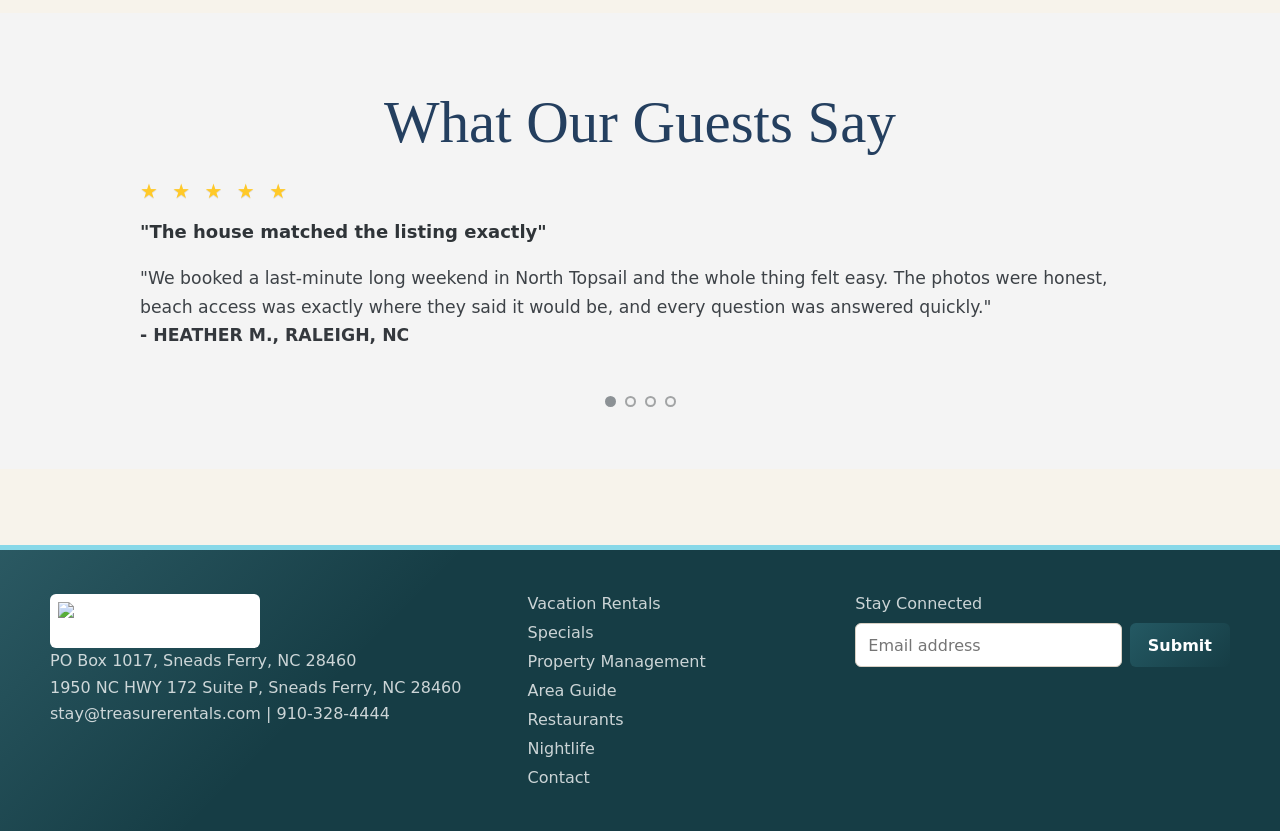
==== commit 9be59ec2: "Fix owner guide in-page jump links" ====
--- a/index.html
+++ b/index.html
@@ -9,7 +9,7 @@
     <link rel="preconnect" href="https://images.unsplash.com">
     <link rel="preconnect" href="https://treasurevacprd.wpenginepowered.com">
     <link rel="stylesheet" href="https://unpkg.com/maplibre-gl@4.7.1/dist/maplibre-gl.css">
-    <link rel="stylesheet" href="./styles.css?v=20260527-owner-stock-guide">
+    <link rel="stylesheet" href="./styles.css?v=20260527-owner-guide-jumps">
   </head>
   <body>
     <div class="demo-home-toggle" aria-label="Homepage demo version">
@@ -577,6 +577,6 @@
 
     <script src="./mockup-data.js?v=20260527-owner-stock-guide"></script>
     <script src="https://unpkg.com/maplibre-gl@4.7.1/dist/maplibre-gl.js"></script>
-    <script src="./script.js?v=20260527-owner-stock-guide"></script>
+    <script src="./script.js?v=20260527-owner-guide-jumps"></script>
   </body>
 </html>
--- a/styles.css
+++ b/styles.css
@@ -1994,6 +1994,7 @@
   grid-template-columns: minmax(0, .42fr) minmax(0, .58fr);
   gap: 28px;
   padding: 28px;
+  scroll-margin-top: 140px;
 }
 
 .owner-guide-section-copy p {
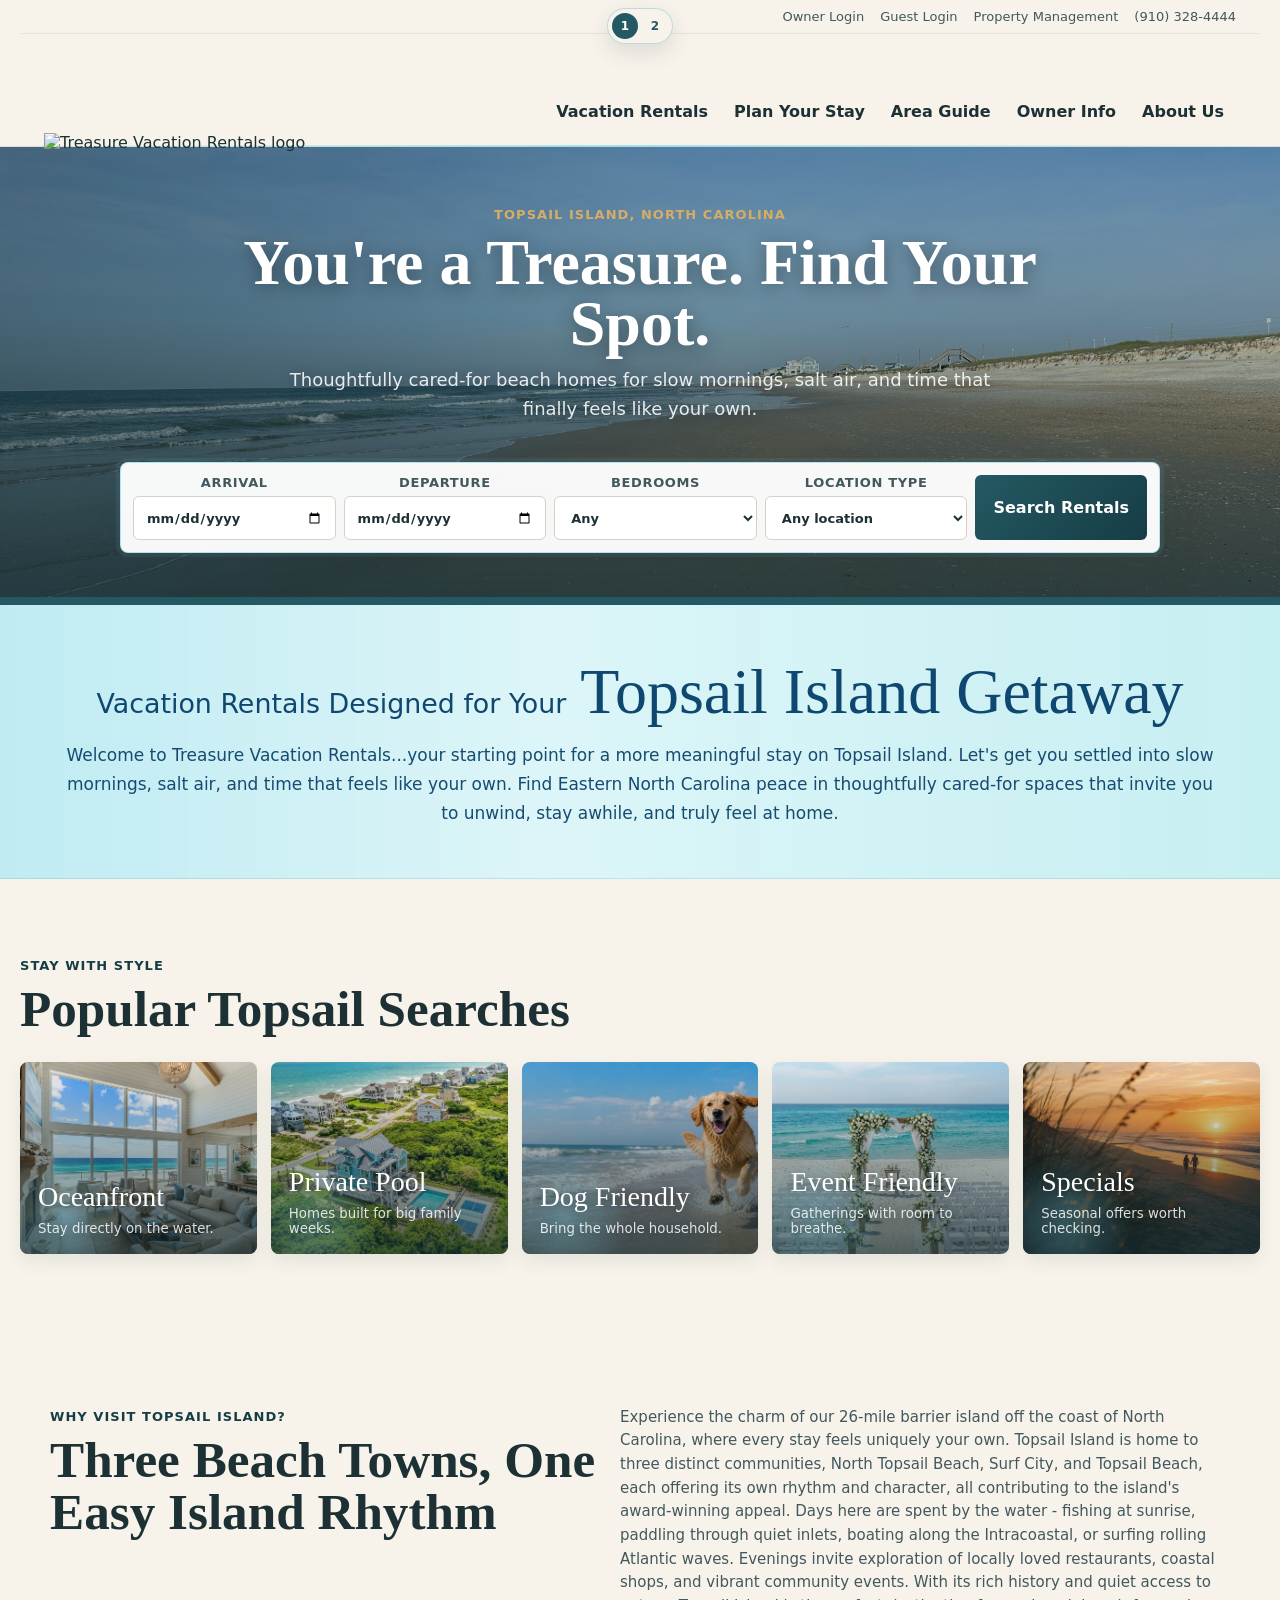
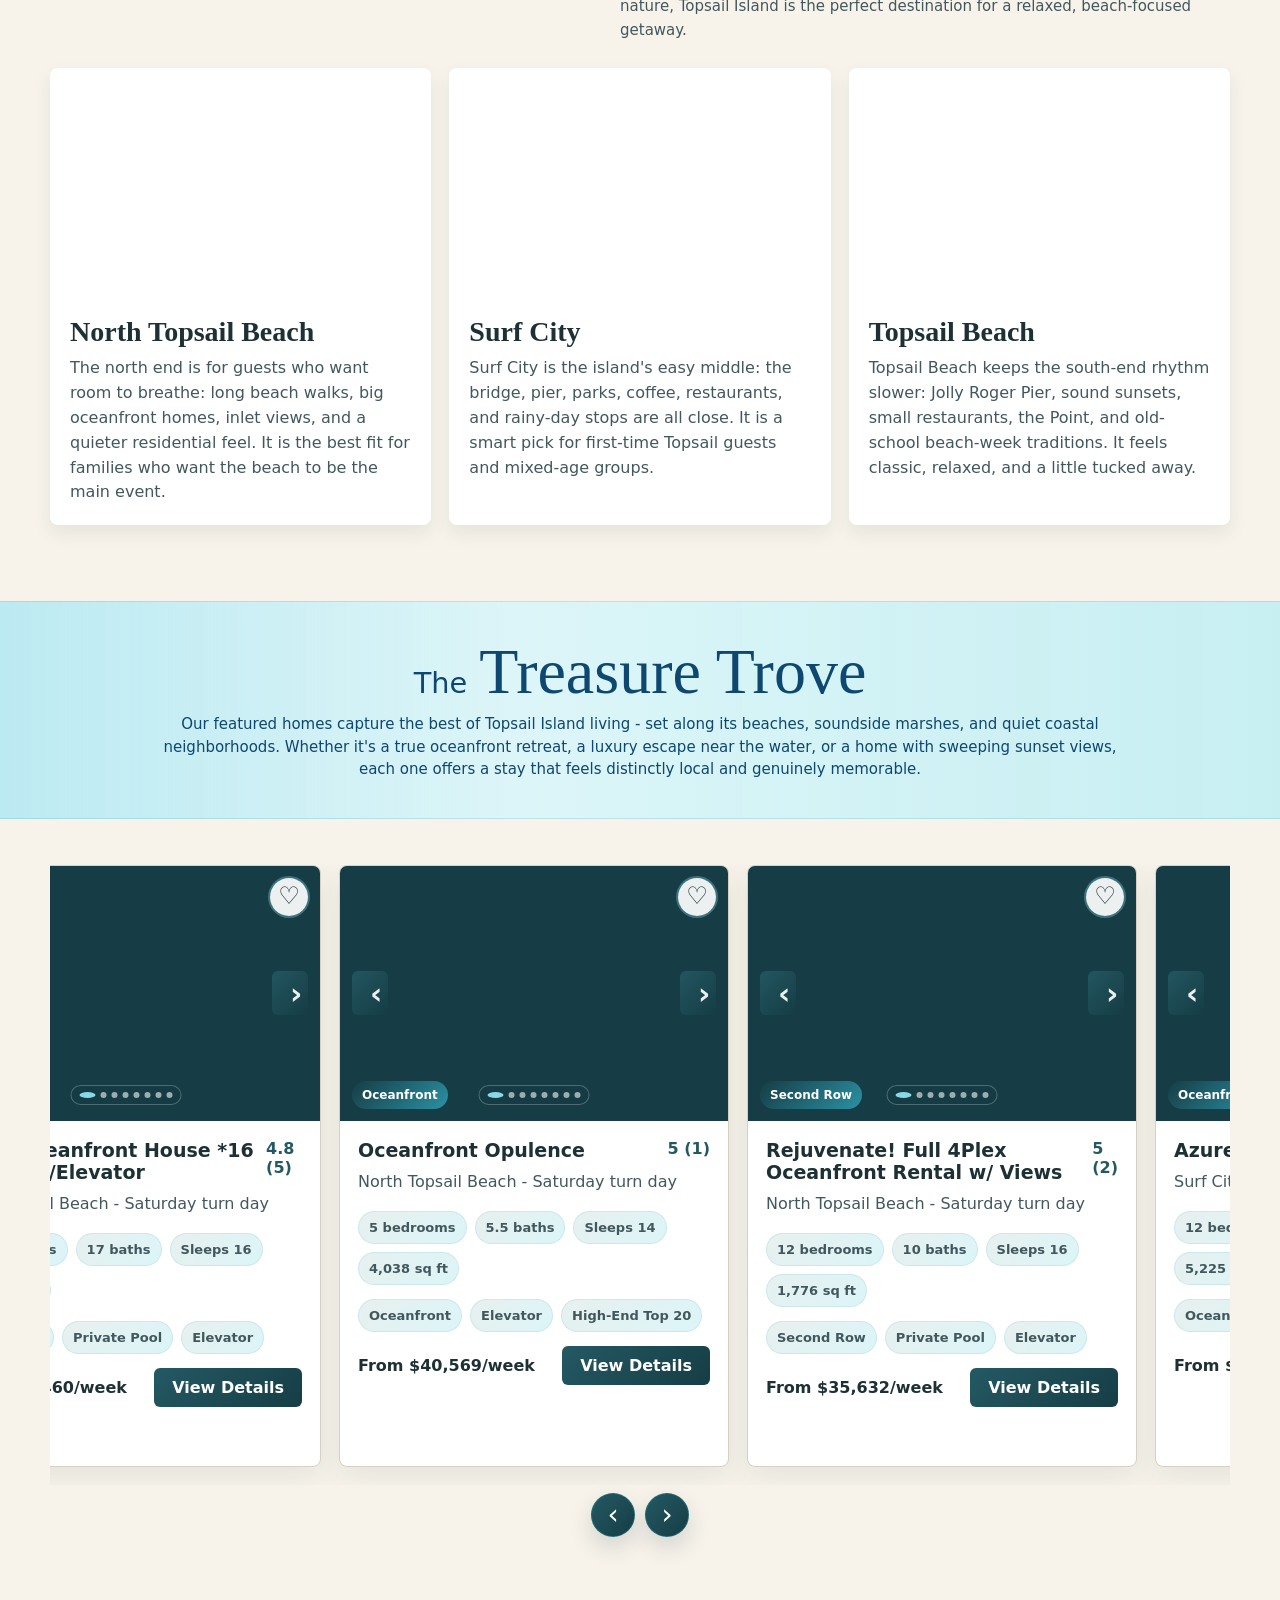
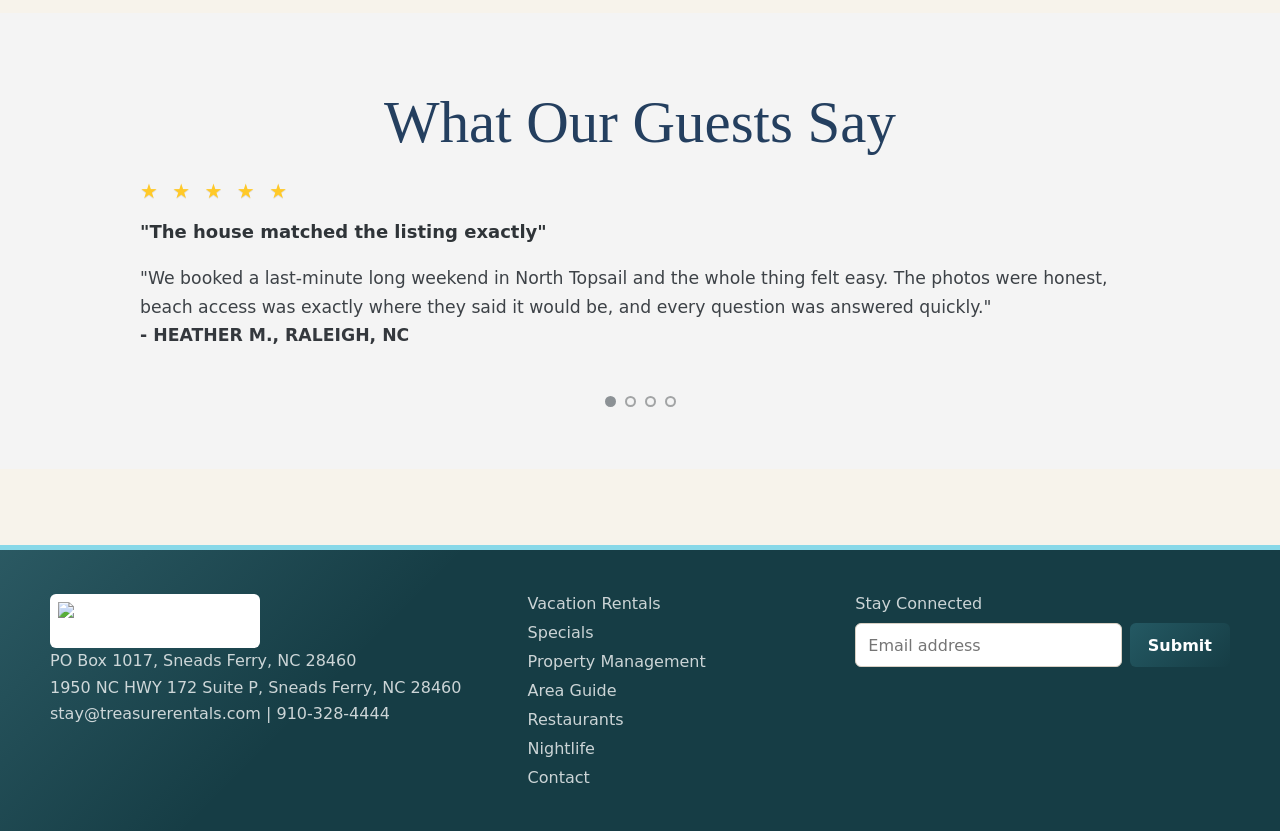
==== commit 7dd1cda6: "Fix mockup eval accessibility and copy issues" ====
--- a/index.html
+++ b/index.html
@@ -3,19 +3,19 @@
   <head>
     <meta charset="utf-8">
     <meta name="viewport" content="width=device-width, initial-scale=1">
-    <title>Treasure Vacation Rentals Vision Mockup</title>
-    <meta name="description" content="Internal vision mockup for a Treasure Vacation Rentals website direction.">
+    <title>Treasure Vacation Rentals</title>
+    <meta name="description" content="Treasure Vacation Rentals beach homes, owner resources, and Topsail Island local guides.">
     <meta name="robots" content="noindex, nofollow, noarchive, nosnippet, noimageindex">
     <link rel="preconnect" href="https://images.unsplash.com">
     <link rel="preconnect" href="https://treasurevacprd.wpenginepowered.com">
     <link rel="stylesheet" href="https://unpkg.com/maplibre-gl@4.7.1/dist/maplibre-gl.css">
-    <link rel="stylesheet" href="./styles.css?v=20260527-owner-guide-jumps">
+    <link rel="stylesheet" href="./styles.css?v=20260529-eval-fixes">
   </head>
   <body>
-    <div class="demo-home-toggle" aria-label="Homepage demo version">
+    <nav class="demo-home-toggle" aria-label="Homepage demo version">
       <button type="button" data-home-version="home-video" aria-label="Show video homepage">1</button>
       <button type="button" data-home-version="home" aria-label="Show image homepage">2</button>
-    </div>
+    </nav>
     <header class="site-header">
       <div class="utility-bar">
         <nav aria-label="Account links">
@@ -152,22 +152,22 @@
             <h2 id="guest-reviews-heading" class="reviews-script-heading">What Our Guests Say</h2>
             <div class="review-carousel" data-review-carousel data-review-paused="false" aria-live="polite" tabindex="0">
               <article class="review-slide active" data-review-slide>
-                <div class="review-stars" aria-label="5 out of 5 stars"><span aria-hidden="true">&#9733; &#9733; &#9733; &#9733; &#9733;</span></div>
+                <div class="review-stars" role="img" aria-label="5 out of 5 stars"><span aria-hidden="true">&#9733; &#9733; &#9733; &#9733; &#9733;</span></div>
                 <h3>"The house matched the listing exactly"</h3>
                 <p>"We booked a last-minute long weekend in North Topsail and the whole thing felt easy. The photos were honest, beach access was exactly where they said it would be, and every question was answered quickly." <cite>- HEATHER M., RALEIGH, NC</cite></p>
               </article>
               <article class="review-slide" data-review-slide>
-                <div class="review-stars" aria-label="5 out of 5 stars"><span aria-hidden="true">&#9733; &#9733; &#9733; &#9733; &#9733;</span></div>
+                <div class="review-stars" role="img" aria-label="5 out of 5 stars"><span aria-hidden="true">&#9733; &#9733; &#9733; &#9733; &#9733;</span></div>
                 <h3>"The right home for our whole family"</h3>
                 <p>"The search made it simple to compare bedrooms, views, and location. We ended up in Surf City close to coffee, dinner, and the pier, but the house still felt quiet and comfortable when we came back from the beach." <cite>- MARCUS AND LENA P., DURHAM, NC</cite></p>
               </article>
               <article class="review-slide" data-review-slide>
-                <div class="review-stars" aria-label="5 out of 5 stars"><span aria-hidden="true">&#9733; &#9733; &#9733; &#9733; &#9733;</span></div>
+                <div class="review-stars" role="img" aria-label="5 out of 5 stars"><span aria-hidden="true">&#9733; &#9733; &#9733; &#9733; &#9733;</span></div>
                 <h3>"It felt local, not generic"</h3>
                 <p>"The notes about the property, restaurants, parking, and beach access sounded like they were written by people who actually know Topsail. That local detail made the trip feel calmer from the start." <cite>- ALLISON R., CHARLOTTE, NC</cite></p>
               </article>
               <article class="review-slide" data-review-slide>
-                <div class="review-stars" aria-label="5 out of 5 stars"><span aria-hidden="true">&#9733; &#9733; &#9733; &#9733; &#9733;</span></div>
+                <div class="review-stars" role="img" aria-label="5 out of 5 stars"><span aria-hidden="true">&#9733; &#9733; &#9733; &#9733; &#9733;</span></div>
                 <h3>"One of the easiest beach weeks we have planned"</h3>
                 <p>"We have rented homes up and down the coast for years, and this was one of the smoothest arrivals we have had. The layout was clear, the view was better than expected, and checkout was straightforward." <cite>- THE BENNETT FAMILY, RICHMOND, VA</cite></p>
               </article>
@@ -303,22 +303,22 @@
             <h2 id="guest-reviews-heading-video" class="reviews-script-heading">What Our Guests Say</h2>
             <div class="review-carousel" data-review-carousel data-review-paused="false" aria-live="polite" tabindex="0">
               <article class="review-slide active" data-review-slide>
-                <div class="review-stars" aria-label="5 out of 5 stars"><span aria-hidden="true">&#9733; &#9733; &#9733; &#9733; &#9733;</span></div>
+                <div class="review-stars" role="img" aria-label="5 out of 5 stars"><span aria-hidden="true">&#9733; &#9733; &#9733; &#9733; &#9733;</span></div>
                 <h3>"The house matched the listing exactly"</h3>
                 <p>"We booked a last-minute long weekend in North Topsail and the whole thing felt easy. The photos were honest, beach access was exactly where they said it would be, and every question was answered quickly." <cite>- HEATHER M., RALEIGH, NC</cite></p>
               </article>
               <article class="review-slide" data-review-slide>
-                <div class="review-stars" aria-label="5 out of 5 stars"><span aria-hidden="true">&#9733; &#9733; &#9733; &#9733; &#9733;</span></div>
+                <div class="review-stars" role="img" aria-label="5 out of 5 stars"><span aria-hidden="true">&#9733; &#9733; &#9733; &#9733; &#9733;</span></div>
                 <h3>"The right home for our whole family"</h3>
                 <p>"The search made it simple to compare bedrooms, views, and location. We ended up in Surf City close to coffee, dinner, and the pier, but the house still felt quiet and comfortable when we came back from the beach." <cite>- MARCUS AND LENA P., DURHAM, NC</cite></p>
               </article>
               <article class="review-slide" data-review-slide>
-                <div class="review-stars" aria-label="5 out of 5 stars"><span aria-hidden="true">&#9733; &#9733; &#9733; &#9733; &#9733;</span></div>
+                <div class="review-stars" role="img" aria-label="5 out of 5 stars"><span aria-hidden="true">&#9733; &#9733; &#9733; &#9733; &#9733;</span></div>
                 <h3>"It felt local, not generic"</h3>
                 <p>"The notes about the property, restaurants, parking, and beach access sounded like they were written by people who actually know Topsail. That local detail made the trip feel calmer from the start." <cite>- ALLISON R., CHARLOTTE, NC</cite></p>
               </article>
               <article class="review-slide" data-review-slide>
-                <div class="review-stars" aria-label="5 out of 5 stars"><span aria-hidden="true">&#9733; &#9733; &#9733; &#9733; &#9733;</span></div>
+                <div class="review-stars" role="img" aria-label="5 out of 5 stars"><span aria-hidden="true">&#9733; &#9733; &#9733; &#9733; &#9733;</span></div>
                 <h3>"One of the easiest beach weeks we have planned"</h3>
                 <p>"We have rented homes up and down the coast for years, and this was one of the smoothest arrivals we have had. The layout was clear, the view was better than expected, and checkout was straightforward." <cite>- THE BENNETT FAMILY, RICHMOND, VA</cite></p>
               </article>
@@ -370,7 +370,7 @@
             <div class="filter-panel-header">
               <div>
                 <h2>Filters</h2>
-                <p>Dial in a Topsail stay by town, water position, bedrooms, amenities, and the special collections in this mock inventory.</p>
+                <p>Dial in a Topsail stay by town, water position, bedrooms, amenities, and special collections in the Treasure rental inventory.</p>
               </div>
               <button type="button" class="save-search-button">Save Search</button>
             </div>
@@ -507,6 +507,7 @@
           <div class="search-results-layout">
             <div class="results-panel">
               <div class="results-toolbar">
+                <h2 class="sr-only">Available rentals</h2>
                 <strong><span data-result-count></span> properties available</strong>
               </div>
               <div class="results-list compact-results" data-results-list></div>
@@ -577,6 +578,6 @@
 
     <script src="./mockup-data.js?v=20260527-owner-stock-guide"></script>
     <script src="https://unpkg.com/maplibre-gl@4.7.1/dist/maplibre-gl.js"></script>
-    <script src="./script.js?v=20260527-owner-guide-jumps"></script>
+    <script src="./script.js?v=20260529-eval-fixes"></script>
   </body>
 </html>
--- a/styles.css
+++ b/styles.css
@@ -522,6 +522,10 @@
 .section-heading {
   max-width: 700px;
   margin-bottom: 26px;
+}
+
+.section-heading .eyebrow {
+  color: var(--teal-dark);
 }
 
 .row-heading {
@@ -913,6 +917,13 @@
   scroll-snap-align: start;
 }
 
+.photo-frame[data-lazy-bg],
+.detail-photo-frame[data-lazy-bg] {
+  background:
+    linear-gradient(135deg, rgba(45, 154, 174, .18), rgba(247, 243, 235, .92)),
+    var(--seafoam);
+}
+
 .property-photo::before,
 .detail-carousel::before {
   content: "";
@@ -1843,6 +1854,12 @@
   padding: 34px;
 }
 
+.team-copy-card .eyebrow,
+.owner-guide-header .eyebrow,
+.owner-guide-section .eyebrow {
+  color: var(--teal-dark);
+}
+
 .generic-content-grid {
   display: grid;
   grid-template-columns: minmax(0, .64fr) minmax(280px, .36fr);
@@ -1979,7 +1996,7 @@
 }
 
 .owner-guide-jump-list span {
-  color: var(--sand);
+  color: var(--teal-dark);
   font-family: Georgia, "Times New Roman", serif;
   font-size: 22px;
 }
@@ -3605,7 +3622,7 @@
   box-shadow: 0 12px 28px rgba(29, 49, 53, .09);
 }
 
-.detail-month h4 {
+.detail-month h3 {
   margin: 0;
   padding: 12px;
   text-align: center;
@@ -3634,7 +3651,7 @@
 .detail-calendar-grid .blank {
   min-height: 42px;
   border: 0;
-  color: #8a8f94;
+  color: #4f5f68;
   background: #e8e8e8;
   text-decoration: underline;
 }
@@ -3645,12 +3662,12 @@
 
 .detail-calendar-grid button.selected-stay {
   color: var(--white);
-  background: #9daec0;
+  background: #4c6478;
 }
 
 .detail-calendar-grid button.check-in,
 .detail-calendar-grid button.check-out {
-  background: linear-gradient(135deg, #50687c 0 50%, #9daec0 50%);
+  background: linear-gradient(135deg, #3f5f73 0 50%, #4c6478 50%);
 }
 
 .detail-calendar-grid button.today {
@@ -3659,8 +3676,8 @@
 }
 
 .detail-calendar-grid button.unavailable {
-  color: #a9a9a9;
-  background: #eeeeee;
+  color: #5f6970;
+  background: #f0f0f0;
 }
 
 .bedding-room-grid {
@@ -3680,7 +3697,7 @@
 }
 
 .bedding-room-grid small {
-  color: var(--sand);
+  color: var(--teal-dark);
   font-weight: 900;
   letter-spacing: .07em;
   text-transform: uppercase;
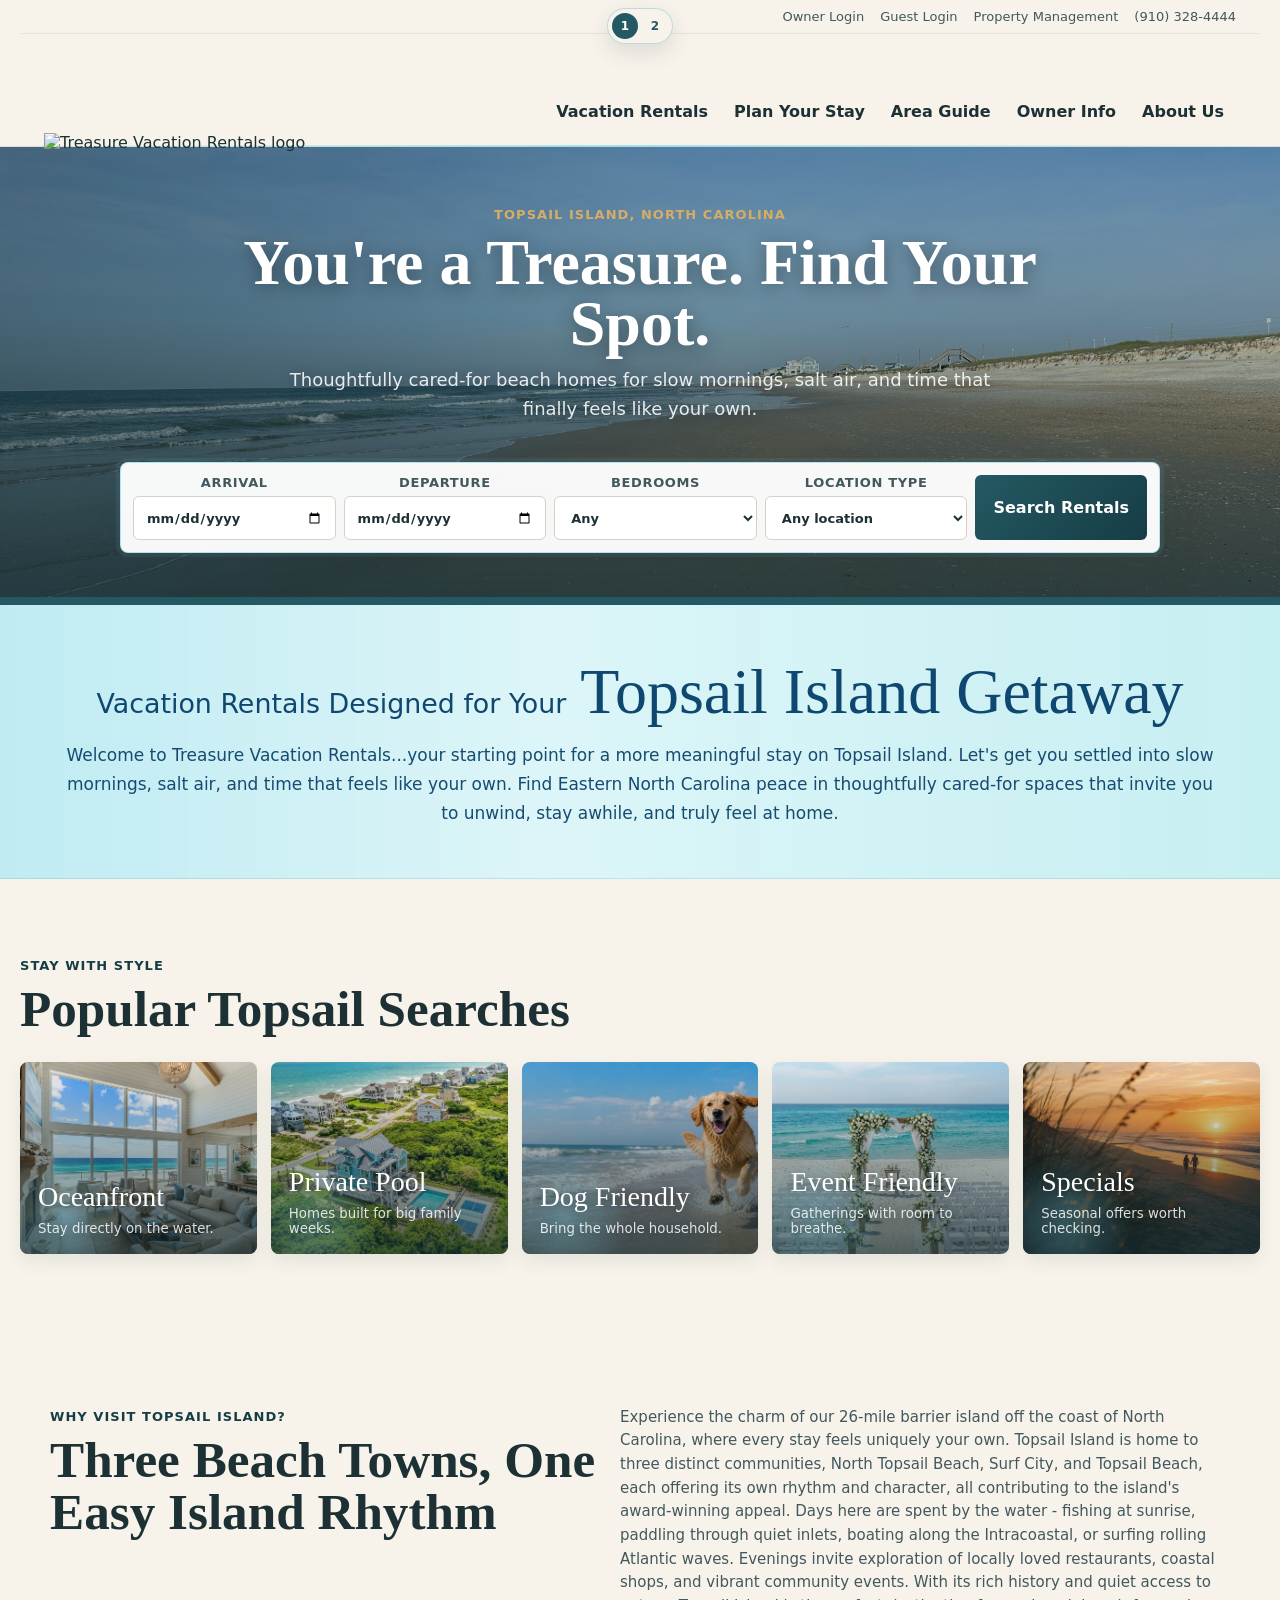
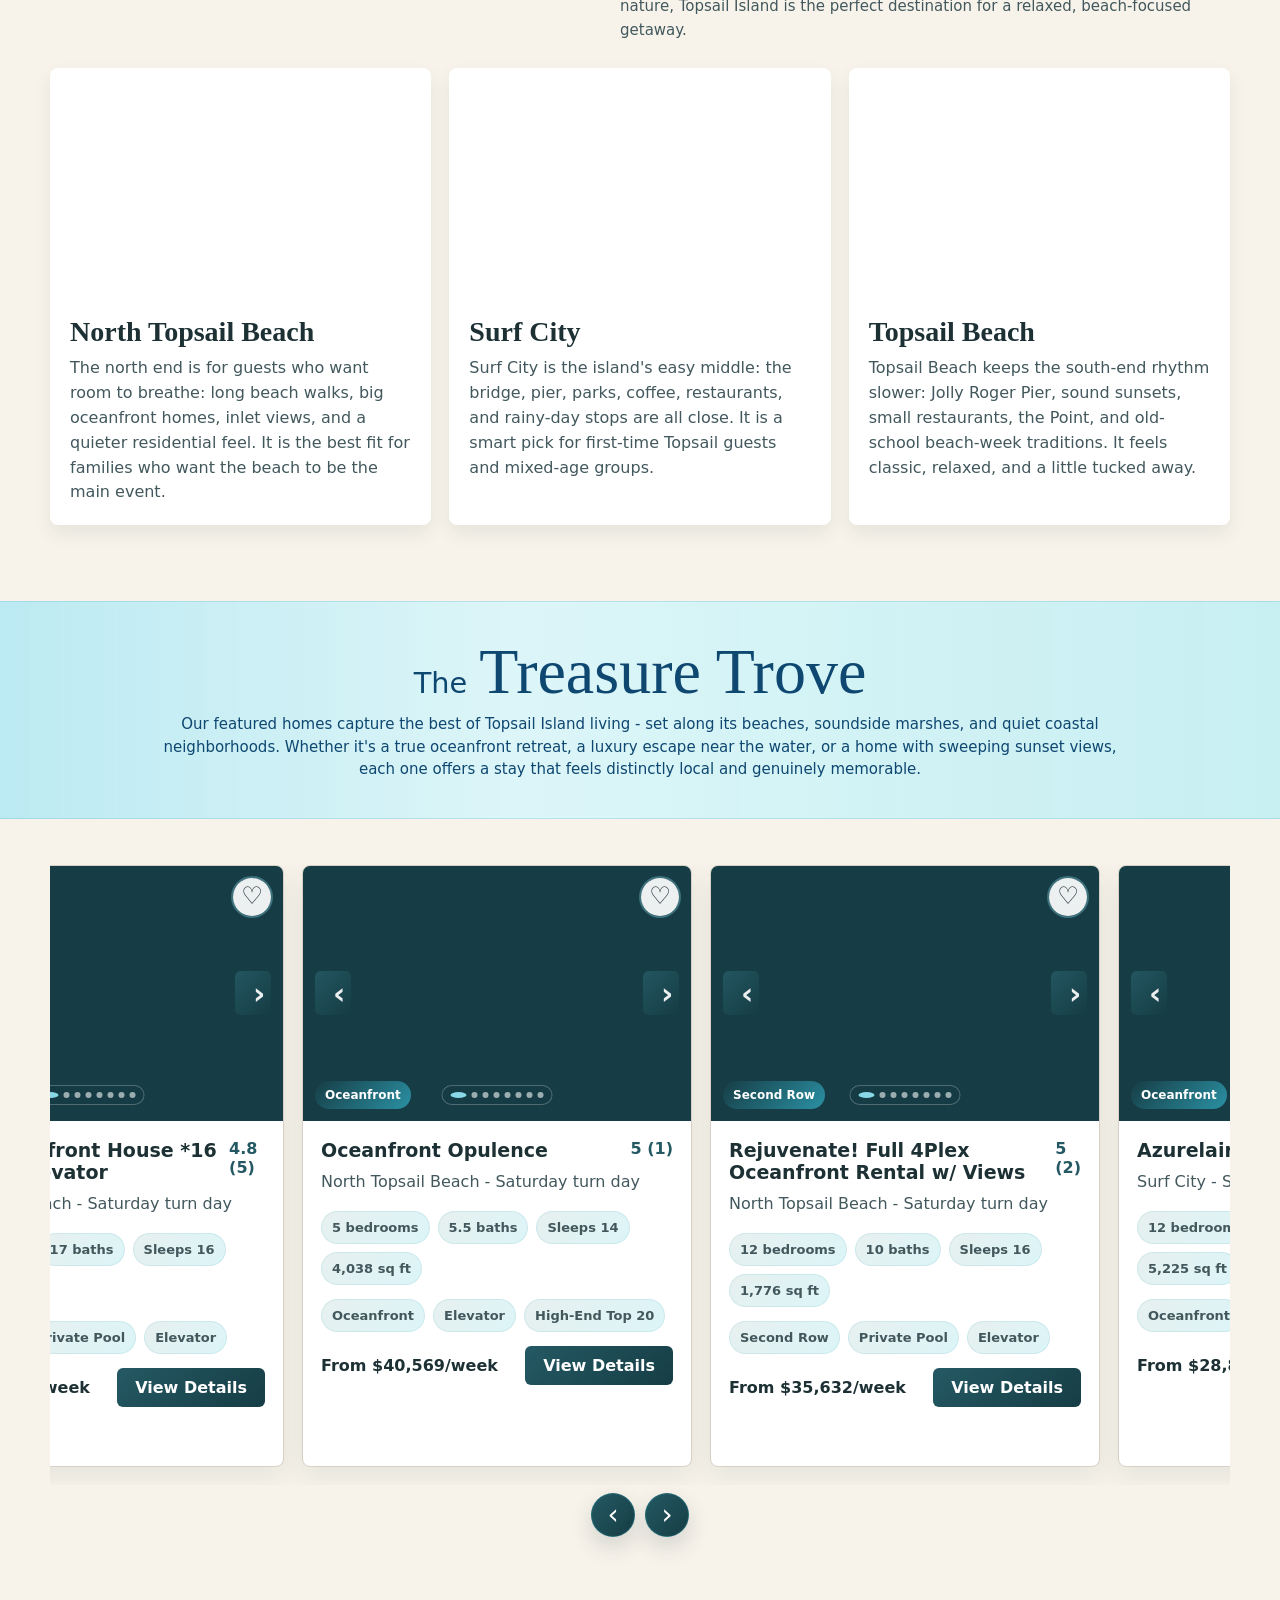
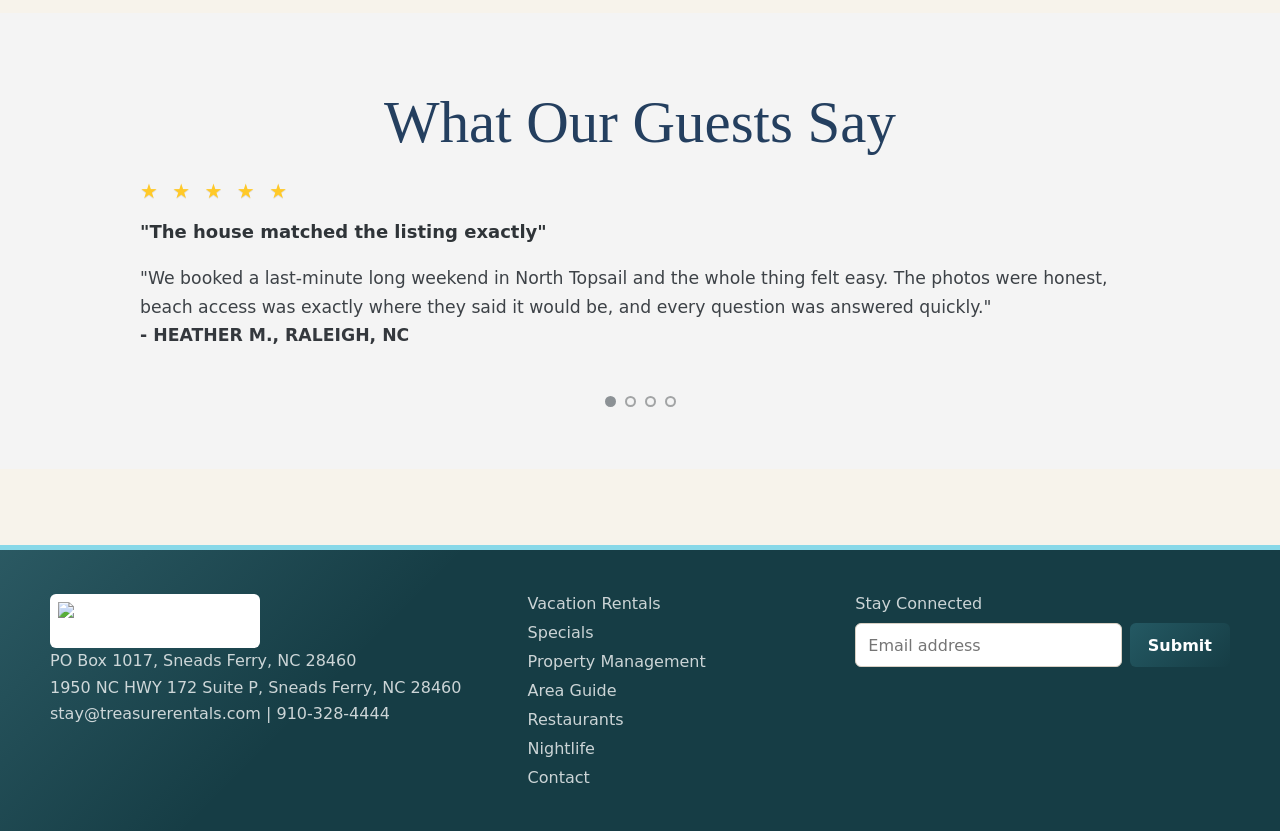
==== commit 57a1399a: "Add Topsail beach access finder" ====
--- a/index.html
+++ b/index.html
@@ -536,6 +536,10 @@
         <div data-area-page></div>
       </section>
 
+      <section id="beach-access" class="view content-view" data-view="beach-access">
+        <div data-beach-access-page></div>
+      </section>
+
       <section id="town" class="view content-view" data-view="town">
         <div data-town-page></div>
       </section>
--- a/styles.css
+++ b/styles.css
@@ -1344,6 +1344,331 @@
   color: var(--ink-soft);
 }
 
+.beach-access-hero {
+  background:
+    radial-gradient(circle at 82% 72%, rgba(215, 173, 102, .24), transparent 24%),
+    linear-gradient(90deg, rgba(18, 43, 48, .9), rgba(18, 43, 48, .22)),
+    url("./assets/topsail-downloads/wide-topsail-beach.jpg") center/cover;
+}
+
+.beach-access-finder {
+  display: grid;
+  gap: 46px;
+}
+
+.beach-access-intro p {
+  max-width: 620px;
+}
+
+.beach-tool-layout,
+.beach-result-grid {
+  display: grid;
+  grid-template-columns: minmax(300px, 1.1fr) minmax(280px, .9fr);
+  gap: 18px;
+  align-items: start;
+}
+
+.beach-tool-card,
+.beach-icon-legend,
+.beach-result-primary,
+.beach-result-option,
+.beach-access-card,
+.beach-empty-state,
+.beach-status {
+  border: 1px solid rgba(45, 154, 174, .2);
+  border-radius: var(--radius);
+  background: var(--white);
+  box-shadow: 0 14px 34px rgba(29, 49, 53, .09);
+}
+
+.beach-tool-card,
+.beach-icon-legend,
+.beach-result-primary,
+.beach-result-option,
+.beach-empty-state,
+.beach-status {
+  padding: 24px;
+}
+
+.beach-search-form {
+  display: grid;
+  gap: 10px;
+}
+
+.beach-search-form label {
+  color: var(--teal-dark);
+  font-weight: 900;
+}
+
+.beach-search-row {
+  display: grid;
+  grid-template-columns: minmax(0, 1fr) auto;
+  gap: 10px;
+}
+
+.beach-search-row input {
+  min-height: 48px;
+  width: 100%;
+  border: 1px solid var(--line);
+  border-radius: 6px;
+  padding: 0 14px;
+  background: #fffefb;
+}
+
+.beach-search-form p,
+.beach-route-note,
+.beach-card-meta,
+.beach-empty-state p,
+.beach-section-block .section-heading p {
+  color: var(--ink-soft);
+}
+
+.beach-suggestions {
+  display: grid;
+  gap: 8px;
+  margin-top: 14px;
+}
+
+.beach-suggestions button,
+.beach-sample-row button {
+  display: flex;
+  justify-content: space-between;
+  align-items: center;
+  gap: 12px;
+  min-height: 0;
+  border: 1px solid rgba(45, 154, 174, .18);
+  border-radius: 6px;
+  padding: 12px 14px;
+  color: var(--ink);
+  background: var(--shell);
+  text-align: left;
+}
+
+.beach-suggestions button:hover,
+.beach-sample-row button:hover {
+  border-color: var(--parrot-teal-strong);
+  box-shadow: 0 8px 18px rgba(29, 49, 53, .08);
+}
+
+.beach-suggestions small,
+.beach-sample-row span {
+  display: block;
+  color: var(--ink-soft);
+}
+
+.beach-suggestions.empty {
+  padding: 14px;
+  color: var(--ink-soft);
+  background: var(--foam);
+  border-radius: 6px;
+}
+
+.beach-icon-legend {
+  background:
+    linear-gradient(135deg, rgba(136, 216, 232, .2), rgba(215, 173, 102, .12)),
+    var(--white);
+}
+
+.beach-legend-grid {
+  display: grid;
+  grid-template-columns: repeat(2, minmax(0, 1fr));
+  gap: 10px;
+  margin-top: 12px;
+  font-size: 13px;
+}
+
+.beach-legend-grid span,
+.beach-feature-badge {
+  display: inline-flex;
+  align-items: center;
+  gap: 8px;
+}
+
+.beach-legend-grid i,
+.beach-feature-icon {
+  min-width: 34px;
+  height: 28px;
+  display: inline-grid;
+  place-items: center;
+  border-radius: 999px;
+  color: var(--teal-dark);
+  background: var(--parrot-teal-soft);
+  font-style: normal;
+  font-size: 11px;
+  font-weight: 900;
+}
+
+.beach-access-stats {
+  display: grid;
+  grid-template-columns: repeat(4, minmax(0, 1fr));
+  gap: 10px;
+}
+
+.beach-access-stats span {
+  padding: 14px;
+  background: var(--foam);
+  border-radius: 6px;
+  color: var(--ink-soft);
+}
+
+.beach-access-stats b {
+  display: block;
+  color: var(--teal-dark);
+  font-size: 22px;
+}
+
+.beach-empty-state {
+  background:
+    linear-gradient(135deg, rgba(136, 216, 232, .2), transparent),
+    var(--white);
+}
+
+.beach-sample-row {
+  display: grid;
+  grid-template-columns: repeat(3, minmax(0, 1fr));
+  gap: 10px;
+  margin-top: 18px;
+}
+
+.beach-result-primary {
+  border-top: 5px solid var(--parrot-teal-strong);
+}
+
+.major-option {
+  border-top: 5px solid var(--sand);
+}
+
+.beach-result-primary h3,
+.beach-result-option h3,
+.beach-access-card h3,
+.beach-empty-state h3 {
+  margin: 6px 0 8px;
+  font-size: clamp(24px, 2.2vw, 34px);
+}
+
+.beach-result-facts {
+  display: grid;
+  grid-template-columns: repeat(3, minmax(0, 1fr));
+  gap: 10px;
+  margin: 18px 0;
+}
+
+.beach-result-facts span {
+  padding: 12px;
+  background: var(--foam);
+  border-radius: 6px;
+}
+
+.beach-result-facts b {
+  display: block;
+  color: var(--teal-dark);
+  font-size: 20px;
+}
+
+.beach-feature-row {
+  display: flex;
+  flex-wrap: wrap;
+  gap: 8px;
+  margin: 14px 0;
+}
+
+.beach-feature-badge {
+  padding: 5px 9px 5px 5px;
+  border-radius: 999px;
+  color: var(--teal-dark);
+  background: rgba(220, 245, 248, .8);
+  font-size: 12px;
+  font-weight: 800;
+}
+
+.beach-result-primary a,
+.beach-result-option a,
+.outline-link {
+  display: inline-flex;
+  align-items: center;
+  min-height: 40px;
+  border-radius: 6px;
+  padding: 9px 13px;
+  color: var(--white);
+  background: linear-gradient(135deg, var(--teal), var(--teal-dark));
+  font-weight: 900;
+}
+
+.beach-status {
+  color: var(--ink-soft);
+  background: var(--foam);
+}
+
+.beach-status.error {
+  border-color: rgba(178, 85, 57, .3);
+  color: #7a2f1d;
+  background: #fff2eb;
+}
+
+.beach-status.success {
+  border-color: rgba(45, 154, 174, .3);
+  color: var(--teal-dark);
+  background: var(--parrot-teal-soft);
+}
+
+.beach-route-note {
+  max-width: 820px;
+  margin: 14px 0 0;
+  padding-left: 16px;
+  border-left: 4px solid var(--sand);
+}
+
+.beach-section-block {
+  padding-top: 12px;
+}
+
+.free-parking-block {
+  padding: 32px;
+  border-radius: var(--radius);
+  background:
+    linear-gradient(135deg, rgba(136, 216, 232, .16), rgba(215, 173, 102, .1)),
+    #fffdf7;
+}
+
+.beach-card-grid {
+  display: grid;
+  grid-template-columns: repeat(3, minmax(0, 1fr));
+  gap: 14px;
+}
+
+.major-access-grid {
+  grid-template-columns: repeat(4, minmax(0, 1fr));
+}
+
+.beach-access-card {
+  display: grid;
+  align-content: start;
+  gap: 10px;
+  padding: 18px;
+}
+
+.beach-access-card h3 {
+  font-size: 20px;
+}
+
+.beach-access-card p {
+  margin: 0;
+  color: var(--ink-soft);
+}
+
+.beach-card-meta {
+  display: flex;
+  flex-wrap: wrap;
+  gap: 8px;
+  font-size: 12px;
+}
+
+.beach-card-meta span {
+  padding: 5px 8px;
+  background: var(--shell);
+  border-radius: 999px;
+}
+
 .compact-card {
   padding: 20px;
 }
@@ -4119,9 +4444,17 @@
   .generic-content-grid,
   .local-feature-grid,
   .town-detail-grid,
+  .beach-tool-layout,
+  .beach-result-grid,
+  .beach-card-grid,
+  .major-access-grid,
   .detail-layout,
   .site-footer {
     grid-template-columns: 1fr;
+  }
+
+  .beach-access-stats {
+    grid-template-columns: repeat(2, minmax(0, 1fr));
   }
 
   .local-feature-gallery {
@@ -4441,6 +4774,34 @@
 
   .quick-grid {
     grid-template-columns: 1fr;
+  }
+
+  .beach-search-row,
+  .beach-access-stats,
+  .beach-sample-row,
+  .beach-result-facts,
+  .beach-legend-grid {
+    grid-template-columns: 1fr;
+  }
+
+  .beach-suggestions button,
+  .beach-sample-row button {
+    align-items: flex-start;
+    flex-direction: column;
+  }
+
+  .beach-tool-card,
+  .beach-icon-legend,
+  .beach-result-primary,
+  .beach-result-option,
+  .beach-empty-state,
+  .beach-status,
+  .free-parking-block {
+    padding: 18px;
+  }
+
+  .beach-feature-badge {
+    max-width: 100%;
   }
 
   .quick-card {
